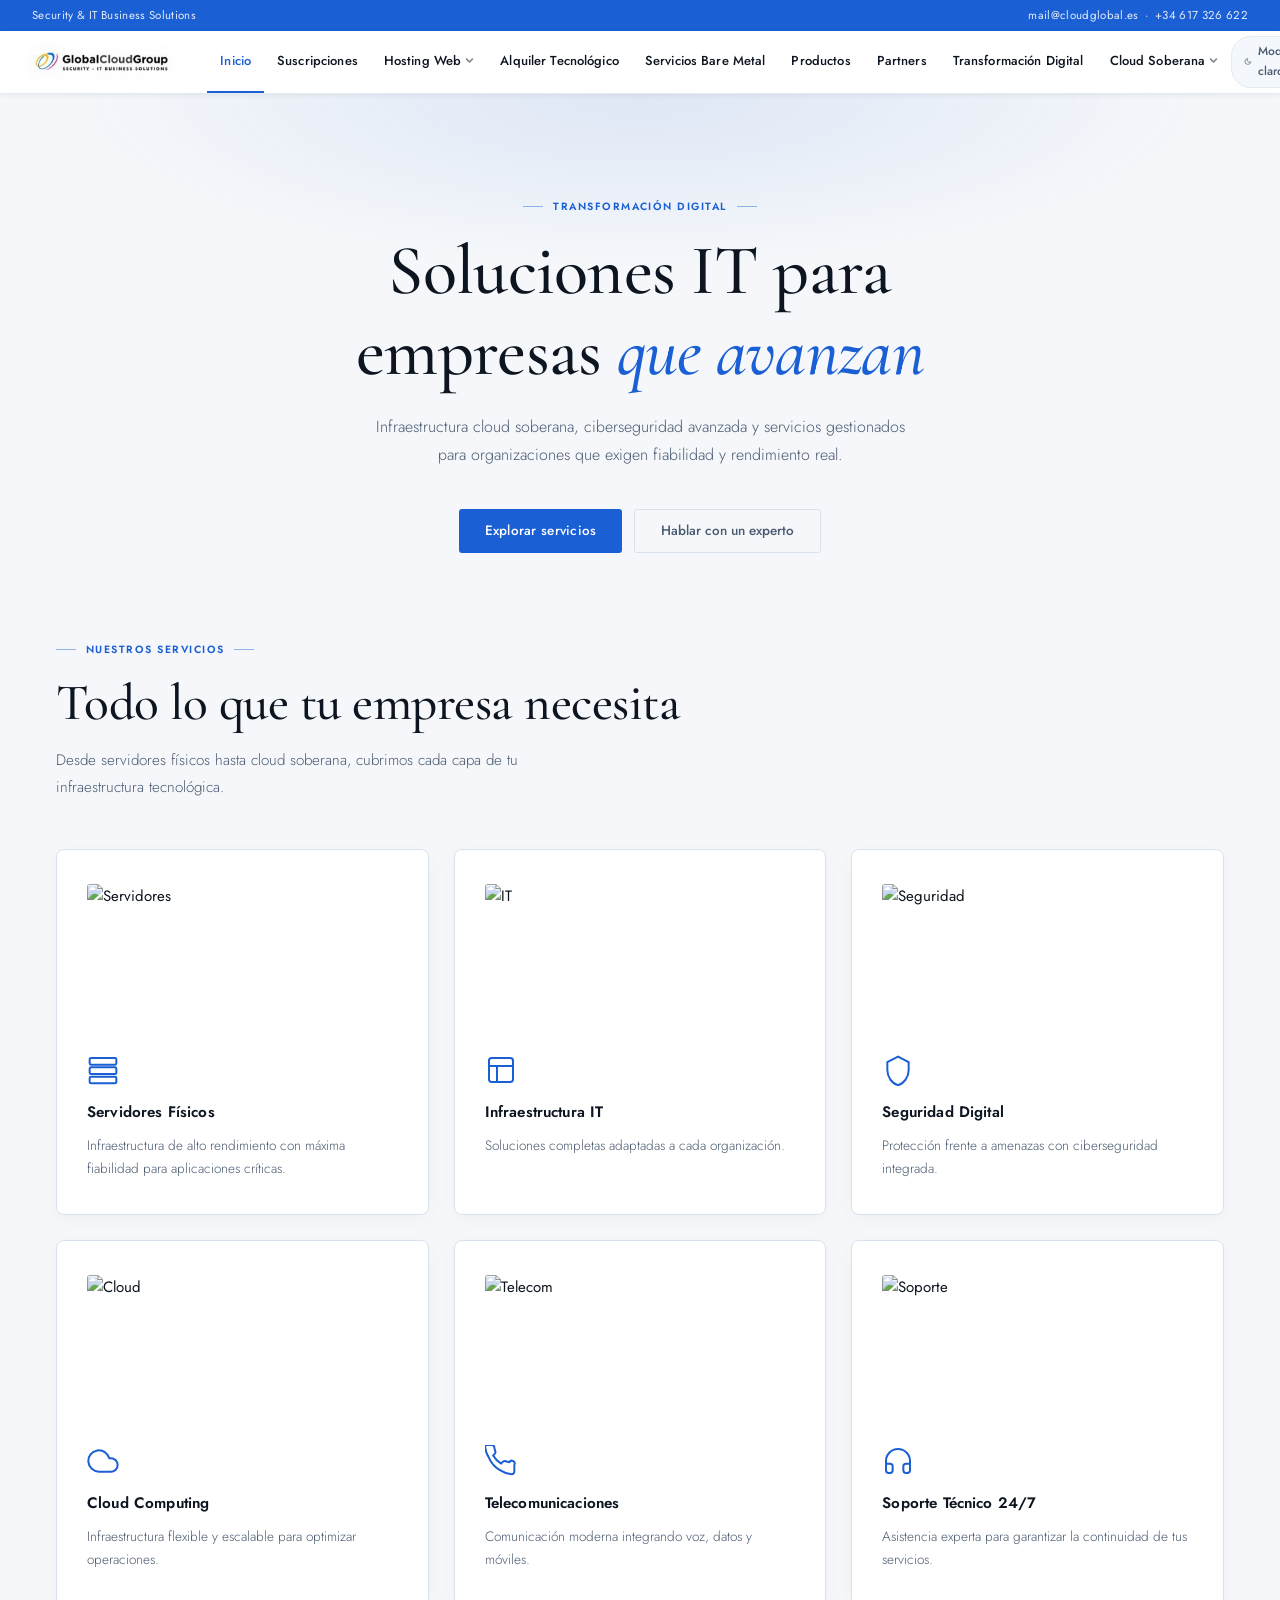
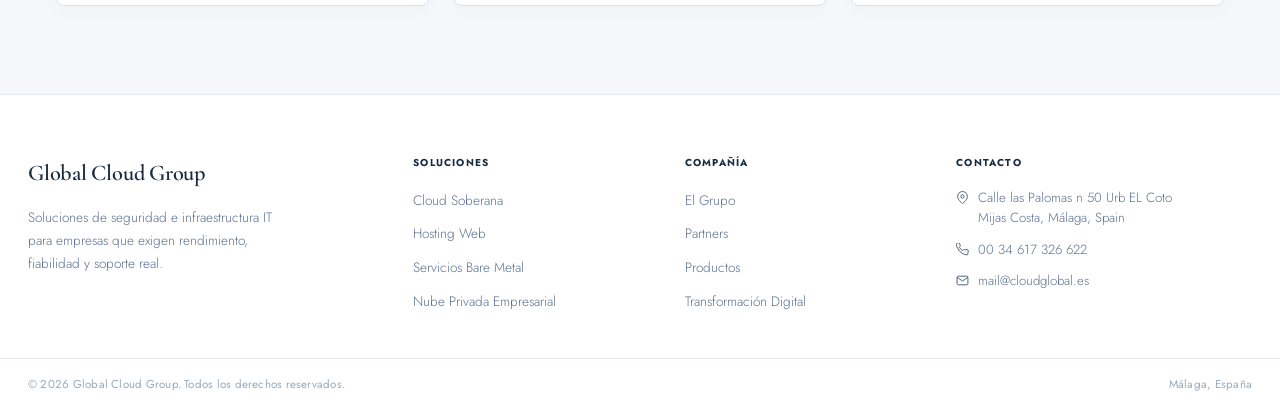
==== index.html @ dc615d00 "Cleanup duplicate pages, fix Spanish nav labels, and add SEO support (dynamic titles/meta)" ====
<!DOCTYPE html>
<html lang="es" data-theme="light">

<head>
  <meta charset="UTF-8" />
  <meta name="viewport" content="width=device-width, initial-scale=1.0" />
  <title>GlobalCloudGroup &ndash; Security &amp; IT Business Solutions</title>
  <link
    href="https://fonts.googleapis.com/css2?family=Cormorant+Garamond:ital,wght@0,400;0,500;0,600;1,400;1,500&family=Jost:wght@300;400;500;600&display=swap"
    rel="stylesheet" />
  <link rel="stylesheet" href="colores.css" />
  <link rel="stylesheet" href="styles.css" />
</head>

<body>
  <div class="topbar">
    <span data-i18n="topbarText">Security &amp; IT Business Solutions</span>
    <span><a href="mailto:mail@cloudglobal.es">mail@cloudglobal.es</a>&ensp;&middot;&ensp;<a
        href="tel:+34617326622">+34 617 326 622</a></span>
  </div>
  <nav>
    <div class="nav-wrap">
      <div class="logo" onclick="navigate('home')"><img
          src="logo.jpg"
          alt="GlobalCloudGroup" /></div>
      <div class="hamburger" onclick="toggleMobile()"><span></span><span></span><span></span></div>
      <ul class="nav-menu" id="navMenu" style="margin-left:auto">
        <li class="nav-item"><span class="nav-link" onclick="navigate('home')" data-page="home"><span data-i18n="navInicio">Inicio</span></span></li>
        <li class="nav-item"><span class="nav-link" onclick="navigate('suscripciones')" data-page="suscripciones"><span data-i18n="navSuscripciones">Suscripciones</span></span></li>
        <li class="nav-item" id="dropHosting">
          <span class="nav-link" onclick="toggleDrop('dropHosting')" data-page="hosting"><span data-i18n="navHosting">Hosting Web</span>
            <svg class="nav-chevron" viewBox="0 0 12 12">
              <polyline points="2,4 6,8 10,4" />
            </svg>
          </span>
          <div class="nav-dropdown">
            <a href="#" onclick="navigate('hosting');return false" data-i18n="dropHosting1">Hosting Web</a>
            <a href="#" onclick="navigate('planes');return false" data-i18n="dropHosting2">Planes de Hosting</a>
          </div>
        </li>
        <li class="nav-item"><span class="nav-link" onclick="navigate('alquiler-tec')" data-page="alquiler-tec"><span data-i18n="navAlquiler">Alquiler Tecnol&oacute;gico</span></span></li>
        <li class="nav-item"><span class="nav-link" onclick="navigate('bare-metal')" data-page="bare-metal"><span data-i18n="navBareMetal">Servicios Bare Metal</span></span></li>
        <li class="nav-item"><span class="nav-link" onclick="navigate('productos')" data-page="productos"><span data-i18n="navProductos">Productos</span></span></li>
        <li class="nav-item"><span class="nav-link" onclick="navigate('partners')" data-page="partners"><span data-i18n="navPartners">Partners</span></span></li>
        <li class="nav-item"><span class="nav-link" onclick="navigate('digital')" data-page="digital"><span data-i18n="navDigital">Digital Transformation</span></span></li>
        <li class="nav-item" id="dropCloud">
          <span class="nav-link" onclick="toggleDrop('dropCloud')" data-page="cloud"><span data-i18n="navCloud">Cloud Soberana</span>
            <svg class="nav-chevron" viewBox="0 0 12 12">
              <polyline points="2,4 6,8 10,4" />
            </svg>
          </span>
          <div class="nav-dropdown">
            <a href="#" onclick="navigate('cloud');return false" data-i18n="dropCloud1">Cloud</a>
            <a href="#" onclick="navigate('cloud-privada');return false" data-i18n="dropCloud2">Nube Privada Empresarial</a>
          </div>
        </li>
      </ul>
      <div class="nav-right">
        <div class="theme-pill" onclick="toggleTheme()">
          <svg viewBox="0 0 24 24" fill="none" stroke="currentColor" stroke-width="2" id="themeIcon">
            <path d="M21 12.79A9 9 0 1111.21 3 7 7 0 0021 12.79z" />
          </svg>
          <span id="themeLabel" data-i18n="modeLight">Modo claro</span>
        </div>
        <div class="lang-switcher">
          <span class="lang-btn active" onclick="setLang('es')">ES</span>
          <span class="lang-btn" onclick="setLang('en')">EN</span>
          <span class="lang-btn" onclick="setLang('fr')">FR</span>
        </div>
        <span class="btn-nav" id="btn-contact" style="cursor:pointer" onclick="navigate('contacto')" data-i18n="navContact">Contactar</span>
      </div>
    </div>
  </nav>
  <div class="page active" id="page-home">
    <section class="home-hero">
      <div class="home-hero-inner">
        <div class="eyebrow" data-i18n="heroEyebrow">Transformaci&oacute;n Digital</div>
        <h1 class="display-title" data-i18n="heroTitle">Soluciones IT para<br />empresas <em>que avanzan</em></h1>
        <p class="lead" data-i18n="heroDesc">Infraestructura cloud soberana, ciberseguridad avanzada y servicios gestionados para
          organizaciones que exigen fiabilidad y rendimiento real.</p>
        <div class="hero-btns">
          <span class="btn-primary" style="cursor:pointer" onclick="navigate('hosting')" data-i18n="heroBtn1">Explorar servicios</span>
          <span class="btn-outline" style="cursor:pointer" data-i18n="heroBtn2">Hablar con un experto</span>
        </div>
      </div>
    </section>
    <section class="home-services"><div class="section-wrap">
        <div class="eyebrow" data-i18n="servEyebrow">Nuestros servicios</div>
        <h2 class="display-title" data-i18n="servTitle">Todo lo que tu empresa necesita</h2>
        <p class="lead" data-i18n="servDesc">Desde servidores f&iacute;sicos hasta cloud soberana, cubrimos cada capa de tu infraestructura
          tecnol&oacute;gica.</p>
        <div class="card-grid cols-3">
          <div class="g-card animate"><img class="g-card-img"
              src="https://images.unsplash.com/photo-1629654297299-c8506221ca97?w=700&q=75" alt="Servidores" />
            <div class="g-card-icon"><svg viewBox="0 0 24 24" fill="none" stroke="currentColor" stroke-width="1.5">
                <rect x="2" y="3" width="20" height="5" rx="1" />
                <rect x="2" y="10" width="20" height="5" rx="1" />
                <rect x="2" y="17" width="20" height="5" rx="1" />
              </svg></div>
            <h3 data-i18n="serv1T">Servidores F&iacute;sicos</h3>
            <p data-i18n="serv1Desc">Infraestructura de alto rendimiento con m&aacute;xima fiabilidad para aplicaciones cr&iacute;ticas.</p>
          </div>
          <div class="g-card animate"><img class="g-card-img"
              src="https://images.unsplash.com/photo-1581091226825-a6a2a5aee158?w=700&q=75" alt="IT" />
            <div class="g-card-icon"><svg viewBox="0 0 24 24" fill="none" stroke="currentColor" stroke-width="1.5">
                <rect x="3" y="3" width="18" height="18" rx="2" />
                <path d="M3 9h18M9 21V9" />
              </svg></div>
            <h3 data-i18n="serv2T">Infraestructura IT</h3>
            <p data-i18n="serv2Desc">Soluciones completas adaptadas a cada organizaci&oacute;n.</p>
          </div>
          <div class="g-card animate"><img class="g-card-img"
              src="https://images.unsplash.com/photo-1518770660439-4636190af475?w=700&q=75" alt="Seguridad" />
            <div class="g-card-icon"><svg viewBox="0 0 24 24" fill="none" stroke="currentColor" stroke-width="1.5">
                <path d="M12 2L4 6v6c0 5.25 3.5 10.15 8 11.35C16.5 22.15 20 17.25 20 12V6l-8-4z" />
              </svg></div>
            <h3 data-i18n="serv3T">Seguridad Digital</h3>
            <p data-i18n="serv3Desc">Protecci&oacute;n frente a amenazas con ciberseguridad integrada.</p>
          </div>
          <div class="g-card animate"><img class="g-card-img"
              src="https://images.unsplash.com/photo-1544197150-b99a580bb7a8?w=700&q=75" alt="Cloud" />
            <div class="g-card-icon"><svg viewBox="0 0 24 24" fill="none" stroke="currentColor" stroke-width="1.5">
                <path d="M18 10h-1.26A8 8 0 109 20h9a5 5 0 000-10z" />
              </svg></div>
            <h3 data-i18n="serv4T">Cloud Computing</h3>
            <p data-i18n="serv4Desc">Infraestructura flexible y escalable para optimizar operaciones.</p>
          </div>
          <div class="g-card animate"><img class="g-card-img"
              src="https://images.unsplash.com/photo-1563986768609-322da13575f3?w=700&q=75" alt="Telecom" />
            <div class="g-card-icon"><svg viewBox="0 0 24 24" fill="none" stroke="currentColor" stroke-width="1.5">
                <path
                  d="M22 16.92v3a2 2 0 01-2.18 2 19.79 19.79 0 01-8.63-3.07A19.5 19.5 0 013.07 9.8 19.79 19.79 0 01.01 1.18 2 2 0 012 0h3a2 2 0 012 1.72 12.84 12.84 0 00.7 2.81 2 2 0 01-.45 2.11L6.09 7.91a16 16 0 006 6l1.27-1.27a2 2 0 012.11-.45 12.84 12.84 0 002.81.7A2 2 0 0122 14.92z" />
              </svg></div>
            <h3 data-i18n="serv5T">Telecomunicaciones</h3>
            <p data-i18n="serv5Desc">Comunicaci&oacute;n moderna integrando voz, datos y m&oacute;viles.</p>
          </div>
          <div class="g-card animate"><img class="g-card-img"
              src="https://images.unsplash.com/photo-1555949963-aa79dcee981c?w=700&q=75" alt="Soporte" />
            <div class="g-card-icon"><svg viewBox="0 0 24 24" fill="none" stroke="currentColor" stroke-width="1.5">
                <path d="M3 18v-6a9 9 0 0118 0v6" />
                <path
                  d="M21 19a2 2 0 01-2 2h-1a2 2 0 01-2-2v-3a2 2 0 012-2h3zM3 19a2 2 0 002 2h1a2 2 0 002-2v-3a2 2 0 00-2-2H3z" />
              </svg></div>
            <h3 data-i18n="serv6T">Soporte T&eacute;cnico 24/7</h3>
            <p data-i18n="serv6Desc">Asistencia experta para garantizar la continuidad de tus servicios.</p>
          </div>
        </div>
      </div>
    </section>
  </div>
  <div class="page" id="page-suscripciones">
    <div class="breadcrumb"><span class="bc-link" onclick="navigate('home')" data-i18n="bcInicio">Inicio</span><span class="bc-sep"> /
      </span><span class="bc-current" data-i18n="bcSuscripciones">Suscripciones</span></div>
    <div class="page-hero">
      <div class="eyebrow" data-i18n="subsEyebrow">Suscripciones</div>
      <h1 class="display-title" data-i18n="subsTitle">Suscripciones</h1>
      <p class="lead" style="margin:0 auto" data-i18n="subsDesc">Descubre nuestras soluciones y suscripciones</p>
    </div>
    <section style="padding:0 28px 96px">
      <div class="section-wrap">
        <div class="subs-grid">
          <div class="subs-card animate">
            <div class="subs-card-img"><img
                src="https://images.unsplash.com/photo-1451187580459-43490279c0fa?w=600&q=75" alt="Alojamiento" /></div>
            <div class="subs-card-body">
              <div class="subs-icon"><svg viewBox="0 0 24 24" fill="none" stroke="currentColor" stroke-width="1.8">
                  <rect x="2" y="3" width="20" height="5" rx="1" />
                  <rect x="2" y="10" width="20" height="5" rx="1" />
                  <line x1="2" y1="17" x2="8" y2="17" />
                </svg></div>
              <h3 data-i18n="subsCard1T">Planes de Alojamiento</h3>
              <p data-i18n="subsCard1Desc">Alojamiento web profesional para tu sitio</p><span class="btn-primary subs-btn"
                onclick="navigate('planes')" data-i18n="subsCard1Btn">Ver Planes de Alojamiento</span>
            </div>
          </div>
          <div class="subs-card animate">
            <div class="subs-card-img"><img
                src="https://images.unsplash.com/photo-1518770660439-4636190af475?w=600&q=75" alt="Alquiler" /></div>
            <div class="subs-card-body">
              <div class="subs-icon"><svg viewBox="0 0 24 24" fill="none" stroke="currentColor" stroke-width="1.8">
                  <rect x="2" y="3" width="20" height="14" rx="2" />
                  <path d="M8 21h8M12 17v4" />
                </svg></div>
              <h3 data-i18n="subsCard2T">Planes de Alquiler</h3>
              <p data-i18n="subsCard2Desc">Soluciones flexibles de alquiler tecnol&oacute;gico</p><span class="btn-primary subs-btn"
                onclick="navigate('alquiler')" data-i18n="subsCard2Btn">Ver Planes de Alquiler</span>
            </div>
          </div>
          <div class="subs-card animate">
            <div class="subs-card-img"><img
                src="https://media.istockphoto.com/id/2201630657/es/foto/aplicaciones-de-correo-electr%C3%B3nico-gmail-outlook-apple-mail.jpg?s=612x612&amp;w=0&amp;k=20&amp;c=gfwKn7qldlFYvPSKsx8xhiR77MIR9AN5u6bKxDmTIJk="
                alt="Correo" /></div>
            <div class="subs-card-body">
              <div class="subs-icon"><svg viewBox="0 0 24 24" fill="none" stroke="currentColor" stroke-width="1.8">
                  <path d="M4 4h16c1.1 0 2 .9 2 2v12c0 1.1-.9 2-2 2H4c-1.1 0-2-.9-2-2V6c0-1.1.9-2 2-2z" />
                  <polyline points="22,6 12,13 2,6" />
                </svg></div>
              <h3 data-i18n="subsCard3T">Soluciones de Correo Electr&oacute;nico Profesional</h3>
              <p data-i18n="subsCard3Desc">Protege tus comunicaciones con cifrado de extremo a extremo y protecci&oacute;n avanzada.</p><span
                class="btn-primary subs-btn" onclick="navigate('correo')" data-i18n="subsCard3Btn">Explorar Nuestras Soluciones Seguras</span>
            </div>
          </div>
          <div class="subs-card animate">
            <div class="subs-card-img"><img src="https://images.unsplash.com/photo-1551288049-bebda4e38f71?w=600&q=75"
                alt="DAAS" /></div>
            <div class="subs-card-body">
              <div class="subs-icon"><svg viewBox="0 0 24 24" fill="none" stroke="currentColor" stroke-width="1.8">
                  <rect x="2" y="3" width="13" height="10" rx="1" />
                  <rect x="11" y="11" width="11" height="10" rx="1" />
                  <path d="M2 17h9" />
                </svg></div>
              <h3 data-i18n="subsCard4T">Agente Digital como Servicio (DAAS)</h3>
              <p data-i18n="subsCard4Desc">Impulsa la transformaci&oacute;n digital de tu empresa</p><span class="btn-primary subs-btn"
                onclick="navigate('daas')" data-i18n="subsCard4Btn">Ver Servicios DAAS</span>
            </div>
          </div>
        </div>
      </div>
    </section>
  </div>
  <div class="page" id="page-alquiler-tec">
    <div class="breadcrumb"><span class="bc-link" onclick="navigate('home')" data-i18n="bcInicio">Inicio</span><span class="bc-sep"> /
      </span><span class="bc-current" data-i18n="bcAlquiler">Alquiler Tecnológico</span></div>
    <div class="page-hero">
      <div class="eyebrow" data-i18n="rentingEyebrow">Renting Tecnol&oacute;gico</div>
      <h1 class="display-title" data-i18n="rentingTitle">Alquiler Tecnol&oacute;gico</h1>
      <p class="lead" style="margin:0 auto">Transforme su empresa con soluciones flexibles de renting tecnol&oacute;gico
        que se adaptan a sus necesidades</p>
    </div>
    <section style="padding:0 28px 56px">
      <div class="section-wrap">
        <div class="card-grid cols-3">
          <div class="g-card animate">
            <div class="g-card-icon"><svg viewBox="0 0 24 24" fill="none" stroke="currentColor" stroke-width="1.5">
                <rect x="2" y="3" width="20" height="5" rx="1" />
                <rect x="2" y="10" width="20" height="5" rx="1" />
                <line x1="2" y1="17" x2="12" y2="17" />
              </svg></div>
            <h3 data-i18n="renting1T">Servidores Dedicados</h3>
            <p data-i18n="renting1Desc">Servidores dedicados de alto rendimiento con acceso root completo y configuraciones personalizadas.</p>
          </div>
          <div class="g-card animate">
            <div class="g-card-icon"><svg viewBox="0 0 24 24" fill="none" stroke="currentColor" stroke-width="1.5">
                <path d="M12 22s8-4 8-10V5l-8-3-8 3v7c0 6 8 10 8 10z" />
              </svg></div>
            <h3 data-i18n="renting2T">Seguridad Primero</h3>
            <p data-i18n="renting2Desc">Seguridad empresarial con protecci&oacute;n DDoS y actualizaciones regulares.</p>
          </div>
          <div class="g-card animate">
            <div class="g-card-icon"><svg viewBox="0 0 24 24" fill="none" stroke="currentColor" stroke-width="1.5">
                <circle cx="12" cy="12" r="10" />
                <polyline points="12 6 12 12 16 14" />
              </svg></div>
            <h3 data-i18n="renting3T">Soporte 24/7</h3>
            <p data-i18n="renting3Desc">Soporte t&eacute;cnico y monitoreo continuo para sus servidores alquilados.</p>
          </div>
        </div>
      </div>
    </section>
    <section style="padding:0 28px 72px">
      <div class="section-wrap">
        <h2 class="display-title" style="text-align:center;margin-bottom:40px" data-i18n="rentingBenefitsTitle">Beneficios para su Empresa</h2>
        <div class="card-grid" style="grid-template-columns:repeat(4,1fr)">
          <div class="g-card animate">
            <div class="g-card-icon"><svg viewBox="0 0 24 24" fill="none" stroke="currentColor" stroke-width="1.5">
                <line x1="12" y1="1" x2="12" y2="23" />
                <path d="M17 5H9.5a3.5 3.5 0 000 7h5a3.5 3.5 0 010 7H6" />
              </svg></div>
            <h3 data-i18n="rentingBen1T">Optimizaci&oacute;n de Costos</h3>
            <p data-i18n="rentingBen1Desc">Reduzca el gasto de capital y convierta los costos fijos en gastos operativos flexibles.</p>
          </div>
          <div class="g-card animate">
            <div class="g-card-icon"><svg viewBox="0 0 24 24" fill="none" stroke="currentColor" stroke-width="1.5">
                <polyline points="23 6 13.5 15.5 8.5 10.5 1 18" />
                <polyline points="17 6 23 6 23 12" />
              </svg></div>
            <h3 data-i18n="rentingBen2T">Escalabilidad</h3>
            <p data-i18n="rentingBen2Desc">Escale su infraestructura TI f&aacute;cilmente seg&uacute;n las necesidades de su negocio.</p>
          </div>
          <div class="g-card animate">
            <div class="g-card-icon"><svg viewBox="0 0 24 24" fill="none" stroke="currentColor" stroke-width="1.5">
                <path
                  d="M14.7 6.3a1 1 0 000 1.4l1.6 1.6a1 1 0 001.4 0l3.77-3.77a6 6 0 01-7.94 7.94l-6.91 6.91a2.12 2.12 0 01-3-3l6.91-6.91a6 6 0 017.94-7.94l-3.76 3.76z" />
              </svg></div>
            <h3 data-i18n="rentingBen3T">Mantenimiento sin Preocupaciones</h3>
            <p data-i18n="rentingBen3Desc">El mantenimiento y actualizaciones del hardware son gestionados por nuestro equipo experto.</p>
          </div>
          <div class="g-card animate">
            <div class="g-card-icon"><svg viewBox="0 0 24 24" fill="none" stroke="currentColor" stroke-width="1.5">
                <rect x="4" y="4" width="16" height="16" rx="2" />
                <rect x="9" y="9" width="6" height="6" />
                <line x1="9" y1="1" x2="9" y2="4" />
                <line x1="15" y1="1" x2="15" y2="4" />
                <line x1="9" y1="20" x2="9" y2="23" />
                <line x1="15" y1="20" x2="15" y2="23" />
                <line x1="20" y1="9" x2="23" y2="9" />
                <line x1="20" y1="14" x2="23" y2="14" />
                <line x1="1" y1="9" x2="4" y2="9" />
                <line x1="1" y1="14" x2="4" y2="14" />
              </svg></div>
            <h3 data-i18n="rentingBen4T">&Uacute;ltima Tecnolog&iacute;a</h3>
            <p data-i18n="rentingBen4Desc">Acceso siempre a la tecnolog&iacute;a m&aacute;s actual sin necesidad de grandes inversiones.</p>
          </div>
        </div>
      </div>
    </section>
    <div style="text-align:center;padding:0 28px 96px">
      <span onclick="navigate('alquiler')"
        style="cursor:pointer;display:inline-block;padding:11px 38px;background:#fff;color:#1a5fd4;border:2px solid #1a5fd4;border-radius:4px;font-size:14px;font-weight:600;letter-spacing:0.02em;box-sizing:border-box"
        onmouseover="this.style.background='#f4f7fb'" onmouseout="this.style.background='#fff'" data-i18n="rentingBtn">Comenzar</span>
    </div>
  </div>
  <div class="page" id="page-alquiler">
    <div class="breadcrumb"><span class="bc-link" onclick="navigate('home')" data-i18n="bcInicio">Inicio</span><span class="bc-sep"> /
      </span><span class="bc-link" onclick="navigate('suscripciones')" data-i18n="bcSuscripciones">Suscripciones</span><span class="bc-sep"> /
      </span><span class="bc-current" data-i18n="bcPlanes">Planes de Suscripción</span></div>
    <div class="page-hero">
      <div class="eyebrow" data-i18n="plansEyebrow">Planes de Suscripci&oacute;n</div>
      <h1 class="display-title" data-i18n="plansTitle">Planes de Suscripci&oacute;n</h1>
      <p class="lead" style="margin:0 auto">Elija el plan de suscripci&oacute;n perfecto para las necesidades de su
        empresa</p>
    </div>
    <section style="padding:0 0 96px">
      <div class="pricing-wrap">
        <div class="pricing-grid">
          <div class="price-card animate">
            <div class="price-plan-name" data-i18n="plan1Name">Suscripci&oacute;n B&aacute;sica</div>
            <div class="price-amount"><span class="price-cur">&euro;</span><span class="price-num">49.99</span><span
                class="price-period" data-i18n="planPeriod">/month</span></div>
            <ul class="price-features">
              <li><svg class="check-icon" viewBox="0 0 15 15" fill="none">
                  <circle cx="7.5" cy="7.5" r="7.5" fill="#1a5fd4" opacity="0.12" />
                  <path d="M4 7.5l2.5 2.5 4-4" stroke="#1a5fd4" stroke-width="1.6" stroke-linecap="round"
                    stroke-linejoin="round" />
                </svg><span data-i18n="plan1F1">Hardware Est&aacute;ndar</span></li>
              <li><svg class="check-icon" viewBox="0 0 15 15" fill="none">
                  <circle cx="7.5" cy="7.5" r="7.5" fill="#1a5fd4" opacity="0.12" />
                  <path d="M4 7.5l2.5 2.5 4-4" stroke="#1a5fd4" stroke-width="1.6" stroke-linecap="round"
                    stroke-linejoin="round" />
                </svg><span data-i18n="plan1F2">Soporte B&aacute;sico</span></li>
              <li><svg class="check-icon" viewBox="0 0 15 15" fill="none">
                  <circle cx="7.5" cy="7.5" r="7.5" fill="#1a5fd4" opacity="0.12" />
                  <path d="M4 7.5l2.5 2.5 4-4" stroke="#1a5fd4" stroke-width="1.6" stroke-linecap="round"
                    stroke-linejoin="round" />
                </svg><span data-i18n="plan1F3">Actualizaciones Mensuales</span></li>
            </ul>
            <a href="#" class="btn-plan btn-plan-outline" onclick="return false" data-i18n="planBtn">Suscribirse Ahora</a>
          </div>
          <div class="price-card featured">
            <div class="badge-popular" data-i18n="planPopular">M&aacute;s Popular</div>
            <div class="price-plan-name" data-i18n="plan2Name">Suscripci&oacute;n Profesional</div>
            <div class="price-amount"><span class="price-cur">&euro;</span><span class="price-num">99.99</span><span
                class="price-period">/month</span></div>
            <ul class="price-features">
              <li><svg class="check-icon" viewBox="0 0 15 15" fill="none">
                  <circle cx="7.5" cy="7.5" r="7.5" fill="rgba(255,255,255,0.2)" />
                  <path d="M4 7.5l2.5 2.5 4-4" stroke="white" stroke-width="1.6" stroke-linecap="round"
                    stroke-linejoin="round" />
                </svg><span data-i18n="plan2F1">Hardware Premium</span></li>
              <li><svg class="check-icon" viewBox="0 0 15 15" fill="none">
                  <circle cx="7.5" cy="7.5" r="7.5" fill="rgba(255,255,255,0.2)" />
                  <path d="M4 7.5l2.5 2.5 4-4" stroke="white" stroke-width="1.6" stroke-linecap="round"
                    stroke-linejoin="round" />
                </svg><span data-i18n="plan2F2">Soporte Prioritario</span></li>
              <li><svg class="check-icon" viewBox="0 0 15 15" fill="none">
                  <circle cx="7.5" cy="7.5" r="7.5" fill="rgba(255,255,255,0.2)" />
                  <path d="M4 7.5l2.5 2.5 4-4" stroke="white" stroke-width="1.6" stroke-linecap="round"
                    stroke-linejoin="round" />
                </svg><span data-i18n="plan2F3">Actualizaciones Semanales</span></li>
              <li><svg class="check-icon" viewBox="0 0 15 15" fill="none">
                  <circle cx="7.5" cy="7.5" r="7.5" fill="rgba(255,255,255,0.2)" />
                  <path d="M4 7.5l2.5 2.5 4-4" stroke="white" stroke-width="1.6" stroke-linecap="round"
                    stroke-linejoin="round" />
                </svg><span data-i18n="plan2F4">Garant&iacute;a de Reemplazo de Hardware</span></li>
            </ul>
            <a href="#" class="btn-plan btn-plan-white" onclick="return false" data-i18n="planBtn">Suscribirse Ahora</a>
          </div>
          <div class="price-card animate">
            <div class="price-plan-name" data-i18n="plan3Name">Suscripci&oacute;n Empresarial</div>
            <div class="price-amount"><span class="price-cur">&euro;</span><span class="price-num">199.99</span><span
                class="price-period">/month</span></div>
            <ul class="price-features">
              <li><svg class="check-icon" viewBox="0 0 15 15" fill="none">
                  <circle cx="7.5" cy="7.5" r="7.5" fill="#1a5fd4" opacity="0.12" />
                  <path d="M4 7.5l2.5 2.5 4-4" stroke="#1a5fd4" stroke-width="1.6" stroke-linecap="round"
                    stroke-linejoin="round" />
                </svg><span data-i18n="plan3F1">Soluciones de Hardware Personalizadas</span></li>
              <li><svg class="check-icon" viewBox="0 0 15 15" fill="none">
                  <circle cx="7.5" cy="7.5" r="7.5" fill="#1a5fd4" opacity="0.12" />
                  <path d="M4 7.5l2.5 2.5 4-4" stroke="#1a5fd4" stroke-width="1.6" stroke-linecap="round"
                    stroke-linejoin="round" />
                </svg><span data-i18n="plan3F2">Soporte Dedicado 24/7</span></li>
              <li><svg class="check-icon" viewBox="0 0 15 15" fill="none">
                  <circle cx="7.5" cy="7.5" r="7.5" fill="#1a5fd4" opacity="0.12" />
                  <path d="M4 7.5l2.5 2.5 4-4" stroke="#1a5fd4" stroke-width="1.6" stroke-linecap="round"
                    stroke-linejoin="round" />
                </svg><span data-i18n="plan3F3">Actualizaciones en Tiempo Real</span></li>
              <li><svg class="check-icon" viewBox="0 0 15 15" fill="none">
                  <circle cx="7.5" cy="7.5" r="7.5" fill="#1a5fd4" opacity="0.12" />
                  <path d="M4 7.5l2.5 2.5 4-4" stroke="#1a5fd4" stroke-width="1.6" stroke-linecap="round"
                    stroke-linejoin="round" />
                </svg><span data-i18n="plan3F4">Reemplazo de Hardware Prioritario</span></li>
              <li><svg class="check-icon" viewBox="0 0 15 15" fill="none">
                  <circle cx="7.5" cy="7.5" r="7.5" fill="#1a5fd4" opacity="0.12" />
                  <path d="M4 7.5l2.5 2.5 4-4" stroke="#1a5fd4" stroke-width="1.6" stroke-linecap="round"
                    stroke-linejoin="round" />
                </svg><span data-i18n="plan3F5">Soluciones de Integraci&oacute;n Personalizadas</span></li>
            </ul>
            <a href="#" class="btn-plan btn-plan-outline" onclick="return false" data-i18n="planBtn">Suscribirse Ahora</a>
          </div>
        </div>
        <div style="text-align:center;margin-top:36px">
          <span class="btn-outline" style="cursor:pointer" onclick="navigate('alquiler-tec')" data-i18n="bcAlquiler">&larr; Volver a Alquiler Tecnol&oacute;gico</span>
        </div>
      </div>
    </section>
    
  </div>
  
  <div class="page" id="page-daas">
    <div class="breadcrumb"><span class="bc-link" onclick="navigate('home')" data-i18n="bcInicio">Inicio</span><span class="bc-sep"> /
      </span><span class="bc-link" onclick="navigate('suscripciones')" data-i18n="bcSuscripciones">Suscripciones</span><span class="bc-sep"> /
      </span><span class="bc-current" data-i18n="bcDaas">DAAS</span></div>
    <div class="page-hero">
      <div class="eyebrow" data-i18n="daasEyebrow">Agente Digital como Servicio</div>
      <h1 class="display-title" data-i18n="daasTitle">Agente Digital como<br /><em>Servicio (DAAS)</em></h1>
      <p class="lead" style="margin:0 auto" data-i18n="daasDesc">Transforme su negocio con nuestras soluciones digitales</p>
      <div class="hero-btns" style="margin-top:32px">
        <span class="btn-primary" style="cursor:pointer" data-i18n="daasBtnStart">Get Started with DAAS</span>
        <span class="btn-outline" style="cursor:pointer" data-i18n="consultBtn">Programar una Consulta</span>
      </div>
    </div>
    <section style="padding:0 28px 64px">
      <div class="section-wrap">
        <div class="card-grid" style="grid-template-columns:repeat(4,1fr)">
          <div class="g-card animate">
            <div class="g-card-icon"><svg viewBox="0 0 24 24" fill="none" stroke="currentColor" stroke-width="1.5">
                <rect x="3" y="3" width="18" height="14" rx="2" />
                <path d="M8 21l4-4 4 4" />
              </svg></div>
            <h3 data-i18n="daas1T">Soluciones de IA</h3>
            <p data-i18n="daas1Desc">Aproveche la inteligencia artificial para operaciones m&aacute;s inteligentes.</p>
          </div>
          <div class="g-card animate">
            <div class="g-card-icon"><svg viewBox="0 0 24 24" fill="none" stroke="currentColor" stroke-width="1.5">
                <circle cx="12" cy="12" r="3" />
                <path d="M19.07 4.93a10 10 0 010 14.14M4.93 4.93a10 10 0 000 14.14" />
                <path d="M15.54 8.46a5 5 0 010 7.07M8.46 8.46a5 5 0 000 7.07" />
              </svg></div>
            <h3 data-i18n="daas2T">Automatizaci&oacute;n de Procesos</h3>
            <p data-i18n="daas2Desc">Automatice tareas y flujos de trabajo repetitivos.</p>
          </div>
          <div class="g-card animate">
            <div class="g-card-icon"><svg viewBox="0 0 24 24" fill="none" stroke="currentColor" stroke-width="1.5">
                <rect x="2" y="7" width="6" height="10" rx="1" />
                <rect x="9" y="3" width="6" height="18" rx="1" />
                <rect x="16" y="9" width="6" height="8" rx="1" />
              </svg></div>
            <h3 data-i18n="daas3T">Integraci&oacute;n de Sistemas</h3>
            <p data-i18n="daas3Desc">Conecte sin problemas sus sistemas empresariales.</p>
          </div>
          <div class="g-card animate">
            <div class="g-card-icon"><svg viewBox="0 0 24 24" fill="none" stroke="currentColor" stroke-width="1.5">
                <path d="M3 18v-6a9 9 0 0118 0v6" />
                <path
                  d="M21 19a2 2 0 01-2 2h-1a2 2 0 01-2-2v-3a2 2 0 012-2h3zM3 19a2 2 0 002 2h1a2 2 0 002-2v-3a2 2 0 00-2-2H3z" />
              </svg></div>
            <h3 data-i18n="daas4T">Soporte 24/7</h3>
            <p data-i18n="daas4Desc">Asistencia t&eacute;cnica las 24 horas.</p>
          </div>
        </div>
      </div>
    </section>
    <section style="padding:0 28px 96px">
      <div class="section-wrap">
        <h2 class="display-title" style="text-align:center;margin-bottom:10px" data-i18n="daasPlansTitle">Elija su Plan DAAS</h2>
        <p style="text-align:center;color:var(--text-2);font-size:.95rem;margin-bottom:44px" data-i18n="daasPlansDesc">Planes flexibles para
          empresas de todos los tama&ntilde;os</p>
        <div class="daas-grid">
          <div class="daas-card animate">
            <div class="daas-card-icon"><svg viewBox="0 0 24 24" fill="none" stroke="currentColor" stroke-width="1.5">
                <path d="M17 21v-2a4 4 0 00-4-4H5a4 4 0 00-4 4v2" />
                <circle cx="9" cy="7" r="4" />
                <path d="M23 21v-2a4 4 0 00-3-3.87M16 3.13a4 4 0 010 7.75" />
              </svg></div>
            <h4 data-i18n="daasPlan1">Starter</h4><span class="daas-range" data-i18n="daasPlan1Range">1-10 empleados</span>
            <div class="daas-price"><span class="daas-cur">&euro;</span>900<span class="daas-period" data-i18n="planPeriod">/mes</span></div><a
              href="#" class="btn-plan btn-plan-outline" style="margin-top:auto" onclick="return false" data-i18n="daasBtnStart">Comience con
              DAAS</a>
          </div>
          <div class="daas-card animate">
            <div class="daas-card-icon"><svg viewBox="0 0 24 24" fill="none" stroke="currentColor" stroke-width="1.5">
                <path d="M17 21v-2a4 4 0 00-4-4H5a4 4 0 00-4 4v2" />
                <circle cx="9" cy="7" r="4" />
                <path d="M23 21v-2a4 4 0 00-3-3.87M16 3.13a4 4 0 010 7.75" />
              </svg></div>
            <h4 data-i18n="daasPlan2">Profesional</h4><span class="daas-range" data-i18n="daasPlan2Range">11-30 empleados</span>
            <div class="daas-price"><span class="daas-cur">&euro;</span>1,900<span class="daas-period" data-i18n="planPeriod">/mes</span></div><a
              href="#" class="btn-plan btn-plan-outline" style="margin-top:auto" onclick="return false" data-i18n="daasBtnStart">Comience con
              DAAS</a>
          </div>
          <div class="daas-card animate">
            <div class="daas-card-icon"><svg viewBox="0 0 24 24" fill="none" stroke="currentColor" stroke-width="1.5">
                <path d="M17 21v-2a4 4 0 00-4-4H5a4 4 0 00-4 4v2" />
                <circle cx="9" cy="7" r="4" />
                <path d="M23 21v-2a4 4 0 00-3-3.87M16 3.13a4 4 0 010 7.75" />
              </svg></div>
            <h4 data-i18n="daasPlan3">Empresa</h4><span class="daas-range" data-i18n="daasPlan3Range">31-60 empleados</span>
            <div class="daas-price"><span class="daas-cur">&euro;</span>3,000<span class="daas-period" data-i18n="planPeriod">/mes</span></div><a
              href="#" class="btn-plan btn-plan-outline" style="margin-top:auto" onclick="return false" data-i18n="daasBtnStart">Comience con
              DAAS</a>
          </div>
          <div class="daas-card daas-card-corp">
            <div class="daas-card-icon"><svg viewBox="0 0 24 24" fill="none" stroke="currentColor" stroke-width="1.5">
                <path d="M22 11.08V12a10 10 0 11-5.93-9.14" />
                <polyline points="22 4 12 14.01 9 11.01" />
              </svg></div>
            <h4 data-i18n="daasPlan4">Corporativo</h4><span class="daas-range" data-i18n="daasPlan4Range">Soluciones personalizadas<br />para grandes
              organizaciones</span><a href="#" class="btn-plan"
              style="margin-top:auto;background:var(--accent);color:#fff;border:none;border-radius:3px;padding:11px;text-align:center;font-size:13px;font-weight:600"
              onclick="return false" data-i18n="contactSalesBtn">Contactar con Ventas</a>
          </div>
        </div>
        <div style="text-align:center;margin-top:36px">
          <span class="btn-outline" style="cursor:pointer" onclick="navigate('suscripciones')" data-i18n="backBtnSubs">&larr; Volver a
            Suscripciones</span>
        </div>
      </div>
    </section>
  </div>
  <div class="page" id="page-bare-metal">
    <div class="breadcrumb"><span class="bc-link" onclick="navigate('home')" data-i18n="bcInicio">Inicio</span><span class="bc-sep"> /
      </span><span class="bc-current" data-i18n="bcBareMetal">Bare Metal</span></div>
    <div class="page-hero">
      <div class="eyebrow" data-i18n="bareMetalEyebrow">Infraestructura</div>
      <h1 class="display-title" data-i18n="bareMetalTitle">Servidores Bare Metal</h1>
      <p class="lead" style="margin:0 auto" data-i18n="bareMetalDesc">Infraestructura de servidores f&iacute;sicos de alto rendimiento con
        m&aacute;xima fiabilidad para tus aplicaciones cr&iacute;ticas.</p>
    </div>
    <section style="padding:0 28px 96px">
      <div class="section-wrap">
        <h2 class="display-title" style="text-align:center;margin-bottom:40px;font-size:clamp(1.4rem,2.5vw,2rem)" data-i18n="bareMetalTitle">
          Servidores Bare Metal</h2>
        <div class="card-grid cols-3">
          <div class="g-card animate">
            <div class="g-card-icon"><svg viewBox="0 0 24 24" fill="none" stroke="currentColor" stroke-width="1.5">
                <rect x="2" y="3" width="20" height="5" rx="1" />
                <rect x="2" y="10" width="20" height="5" rx="1" />
                <line x1="2" y1="17" x2="12" y2="17" />
              </svg></div>
            <h3 data-i18n="bareMetal1T">Hardware Dedicado de Alto Rendimiento</h3>
            <p data-i18n="bareMetal1Desc">Servidores f&iacute;sicos dedicados con acceso root completo, dise&ntilde;ados espec&iacute;ficamente
              para satisfacer las necesidades de tu infraestructura.</p>
          </div>
          <div class="g-card animate">
            <div class="g-card-icon"><svg viewBox="0 0 24 24" fill="none" stroke="currentColor" stroke-width="1.5">
                <ellipse cx="12" cy="5" rx="9" ry="3" />
                <path d="M21 12c0 1.66-4 3-9 3s-9-1.34-9-3" />
                <path d="M3 5v14c0 1.66 4 3 9 3s9-1.34 9-3V5" />
              </svg></div>
            <h3 data-i18n="bareMetal2T">Almacenamiento Premium Seguro</h3>
            <p data-i18n="bareMetal2Desc">Discos SSD de &uacute;ltima generaci&oacute;n que ofrecen m&aacute;ximo rendimiento y redundancia total
              para proteger tus datos cr&iacute;ticos.</p>
          </div>
          <div class="g-card animate">
            <div class="g-card-icon"><svg viewBox="0 0 24 24" fill="none" stroke="currentColor" stroke-width="1.5">
                <rect x="9" y="2" width="6" height="6" rx="1" />
                <rect x="9" y="16" width="6" height="6" rx="1" />
                <rect x="2" y="9" width="6" height="6" rx="1" />
                <rect x="16" y="9" width="6" height="6" rx="1" />
                <line x1="15" y1="5" x2="16" y2="5" />
                <line x1="15" y1="19" x2="16" y2="19" />
                <path d="M9 5H8M9 19H8M5 9v1M5 15v-1M19 9v1M19 15v-1" />
              </svg></div>
            <h3 data-i18n="bareMetal3T">Conectividad de Red Segura</h3>
            <p data-i18n="bareMetal3Desc">Conexi&oacute;n de red redundante de alta velocidad con protecci&oacute;n DDoS integrada y ancho de banda
              garantizado.</p>
          </div>
        </div>
      </div>
    </section>
    
  </div>
  <div class="page" id="page-productos">
    <div class="breadcrumb"><span class="bc-link" onclick="navigate('home')" data-i18n="bcInicio">Inicio</span><span class="bc-sep"> /
      </span><span class="bc-current" data-i18n="bcProductos">Productos</span></div>
    <div class="page-hero">
      <div class="eyebrow" data-i18n="prodEyebrow">Cat&aacute;logo</div>
      <h1 class="display-title" data-i18n="prodTitle">Nuestros Productos</h1>
      <p class="lead" style="margin:0 auto" data-i18n="prodDesc">Soluciones completas para sus necesidades de infraestructura TI</p>
    </div>
    <section style="padding:0 28px 96px">
      <div class="section-wrap">
      <!-- Productos rediseñados -->
      

      <div class="prod-grid">

        <!-- â•â•â• MODIFICADO: Tarjeta Infraestructura con navegación â•â•â• -->
        <div class="prod-card animate" onclick="navigate('infraestructura')" style="cursor:pointer">
          <div class="prod-tag" data-i18n="prodTagHardware">Hardware</div>
          <div class="prod-icon">
            <svg viewBox="0 0 24 24" fill="none" stroke="currentColor" stroke-width="1.5"><path d="M21 16V8a2 2 0 00-1-1.73l-7-4a2 2 0 00-2 0l-7 4A2 2 0 003 8v8a2 2 0 001 1.73l7 4a2 2 0 002 0l7-4A2 2 0 0021 16z"/></svg>
          </div>
          <h3 data-i18n="prod1T">Infraestructura</h3>
          <p data-i18n="prod1Desc">Soluciones completas de servidores y redes para empresas que exigen máximo rendimiento.</p>
        </div>

        <!-- â•â•â• MODIFICADO: Tarjeta Seguridad con navegación â•â•â• -->
        <div class="prod-card animate" onclick="navigate('seguridad')" style="cursor:pointer">
          <div class="prod-tag" data-i18n="prodTagProtection">Protección</div>
          <div class="prod-icon">
            <svg viewBox="0 0 24 24" fill="none" stroke="currentColor" stroke-width="1.5"><path d="M12 22s8-4 8-10V5l-8-3-8 3v7c0 6 8 10 8 10z"/></svg>
          </div>
          <h3 data-i18n="prod2T">Seguridad</h3>
          <p data-i18n="prod2Desc">Productos y servicios integrales de seguridad para proteger tu infraestructura digital.</p>
        </div>

        <!-- â•â•â• MODIFICADO: Tarjeta Soporte con navegación â•â•â• -->
        <div class="prod-card animate" onclick="navigate('soporte')" style="cursor:pointer">
          <div class="prod-tag" data-i18n="prodTagSupport">Soporte</div>
          <div class="prod-icon">
            <svg viewBox="0 0 24 24" fill="none" stroke="currentColor" stroke-width="1.5"><path d="M3 18v-6a9 9 0 0118 0v6"/><path d="M21 19a2 2 0 01-2 2h-1a2 2 0 01-2-2v-3a2 2 0 012-2h3zM3 19a2 2 0 002 2h1a2 2 0 002-2v-3a2 2 0 00-2-2H3z"/></svg>
          </div>
          <h3 data-i18n="prod3T">Soporte 24/7</h3>
          <p data-i18n="prod3Desc">Servicio técnico y mantenimiento continuo para asegurar que sus sistemas funcionen de manera óptima.</p>
        </div>

        <!-- â•â•â• MODIFICADO: Tarjeta Telecomunicaciones con navegación â•â•â• -->
        <div class="prod-card animate" onclick="navigate('telecomunicaciones')" style="cursor:pointer">
          <div class="prod-tag" data-i18n="navTelecom">Telecomunicaciones</div>
          <div class="prod-icon">
            <svg viewBox="0 0 24 24" fill="none" stroke="currentColor" stroke-width="1.5"><path d="M4 6h16M4 10h16M4 14h16M4 18h16"/></svg>
          </div>
          <h3 data-i18n="prod4T">Telecomunicaciones</h3>
          <p data-i18n="prod4Desc">Infraestructura y servicios de telecomunicaciones empresariales adaptados a cada organización.</p>
        </div>

        <!-- â•â•â• MODIFICADO: Tarjeta Correo con navegación â•â•â• -->
        <div class="prod-card animate" onclick="navigate('correo')" style="cursor:pointer">
          <div class="prod-tag" data-i18n="prodTagEmail">Email</div>
          <div class="prod-icon">
            <svg viewBox="0 0 24 24" fill="none" stroke="currentColor" stroke-width="1.5"><rect x="2" y="4" width="20" height="16" rx="2"/><path d="M2 7l10 7 10-7"/></svg>
          </div>
          <h3 data-i18n="prod5T">Cuentas de Correo Activanet</h3>
          <p data-i18n="prod5Desc">Soluciones profesionales de correo electrónico para empresas</p>
        </div>

        <!-- â•â•â• MODIFICADO: Tarjeta Líneas Móviles con navegación â•â•â• -->
        <div class="prod-card animate" onclick="navigate('moviles')" style="cursor:pointer">
          <div class="prod-tag" data-i18n="prodTagMobile">Telefonía</div>
          <div class="prod-icon">
            <svg viewBox="0 0 24 24" fill="none" stroke="currentColor" stroke-width="1.5"><path d="M22 16.92v3a2 2 0 01-2.18 2 19.79 19.79 0 01-8.63-3.07A19.5 19.5 0 013.07 9.81 19.79 19.79 0 01.07 1.18 2 2 0 012.03 0h3a2 2 0 012 1.72c.127.96.361 1.903.7 2.81a2 2 0 01-.45 2.11L6.09 7.91a16 16 0 006 6l1.27-1.27a2 2 0 012.11-.45c.907.339 1.85.573 2.81.7A2 2 0 0122 16.92z"/></svg>
          </div>
          <h3 data-i18n="prod6T">Líneas Móviles</h3>
          <p data-i18n="prod6Desc">Planes móviles corporativos y soluciones de gestión de dispositivos.</p>
        </div>

      </div>
</div>
    </section>

    <!-- Agentes Virtuales con IA -->
    <section style="padding:0 28px 72px">
      <div class="section-wrap">
        <div
          style="display:flex;align-items:flex-start;gap:12px;background:var(--surface);border:1px solid var(--accent);border-radius:var(--radius-lg);padding:16px 20px;margin-bottom:48px">
          <div style="color:var(--accent);flex-shrink:0;margin-top:2px"><svg width="20" height="20" viewBox="0 0 24 24"
              fill="none" stroke="currentColor" stroke-width="1.8">
              <rect x="3" y="3" width="18" height="14" rx="2" />
              <path d="M8 21l4-4 4 4" />
              <path d="M9 9h.01M12 9h.01M15 9h.01" />
            </svg></div>
          <div>
            <p style="font-size:.9rem;font-weight:600;color:var(--accent);margin-bottom:4px" data-i18n="prodAIBannerT">Descubre Nuestros Agentes
              Virtuales con IA</p>
            <p style="font-size:.83rem;color:var(--text-2);font-weight:300;line-height:1.6" data-i18n="prodAIBannerD">Optimiza la atenci&oacute;n
              al cliente con asistentes virtuales disponibles 24/7. Respuestas inteligentes y personalizadas basadas en
              IA para una mejor experiencia del usuario.</p>
          </div>
        </div>
        <h2 class="display-title" style="text-align:center;margin-bottom:40px;font-size:clamp(1.4rem,2.5vw,2rem)" data-i18n="prodAITitle">
          Agentes Virtuales con IA</h2>
        <div class="card-grid cols-3">
          <div class="g-card animate">
            <div class="g-card-icon"><svg viewBox="0 0 24 24" fill="none" stroke="currentColor" stroke-width="1.5">
                <rect x="3" y="3" width="18" height="14" rx="2" />
                <path d="M8 21l4-4 4 4" />
                <path d="M9 8h.01M12 8h.01M15 8h.01" />
              </svg></div>
            <h3 data-i18n="prodAI1T">Asistente Virtual 24/7</h3>
            <p data-i18n="prodAI1Desc">Atenci&oacute;n al cliente automatizada e inteligente disponible todo el d&iacute;a.</p>
          </div>
          <div class="g-card animate">
            <div class="g-card-icon"><svg viewBox="0 0 24 24" fill="none" stroke="currentColor" stroke-width="1.5">
                <path d="M21 15a2 2 0 01-2 2H7l-4 4V5a2 2 0 012-2h14a2 2 0 012 2z" />
              </svg></div>
            <h3 data-i18n="prodAI2T">Respuestas Inteligentes</h3>
            <p data-i18n="prodAI2Desc">Respuestas personalizadas basadas en el contexto y el historial de interacciones.</p>
          </div>
          <div class="g-card animate">
            <div class="g-card-icon"><svg viewBox="0 0 24 24" fill="none" stroke="currentColor" stroke-width="1.5">
                <rect x="4" y="4" width="16" height="16" rx="2" />
                <rect x="9" y="9" width="6" height="6" />
                <line x1="9" y1="1" x2="9" y2="4" />
                <line x1="15" y1="1" x2="15" y2="4" />
                <line x1="9" y1="20" x2="9" y2="23" />
                <line x1="15" y1="20" x2="15" y2="23" />
                <line x1="20" y1="9" x2="23" y2="9" />
                <line x1="20" y1="14" x2="23" y2="14" />
                <line x1="1" y1="9" x2="4" y2="9" />
                <line x1="1" y1="14" x2="4" y2="14" />
              </svg></div>
            <h3 data-i18n="prodAI3T">Automatizaci&oacute;n Avanzada</h3>
            <p data-i18n="prodAI3Desc">Gesti&oacute;n automatizada de tareas y procesos empresariales comunes.</p>
          </div>
        </div>
      </div>
    </section>

    <!-- Servidores Bare Metal (en productos) -->
    <section style="padding:0 28px 96px">
      <div class="section-wrap">
        <h2 class="display-title" style="text-align:center;margin-bottom:40px;font-size:clamp(1.4rem,2.5vw,2rem)" data-i18n="bareMetalTitle">
          Servidores Bare Metal</h2>
        <div class="card-grid cols-3">
          <div class="g-card animate">
            <div class="g-card-icon"><svg viewBox="0 0 24 24" fill="none" stroke="currentColor" stroke-width="1.5">
                <rect x="2" y="3" width="20" height="5" rx="1" />
                <rect x="2" y="10" width="20" height="5" rx="1" />
                <line x1="2" y1="17" x2="12" y2="17" />
              </svg></div>
            <h3 data-i18n="bareMetal1T">Hardware Dedicado de Alto Rendimiento</h3>
            <p data-i18n="bareMetal1Desc">Servidores f&iacute;sicos dedicados con acceso root completo, dise&ntilde;ados espec&iacute;ficamente
              para satisfacer las necesidades de tu infraestructura.</p>
          </div>
          <div class="g-card animate">
            <div class="g-card-icon"><svg viewBox="0 0 24 24" fill="none" stroke="currentColor" stroke-width="1.5">
                <ellipse cx="12" cy="5" rx="9" ry="3" />
                <path d="M21 12c0 1.66-4 3-9 3s-9-1.34-9-3" />
                <path d="M3 5v14c0 1.66 4 3 9 3s9-1.34 9-3V5" />
              </svg></div>
            <h3 data-i18n="bareMetal2T">Almacenamiento Premium Seguro</h3>
            <p data-i18n="bareMetal2Desc">Discos SSD de &uacute;ltima generaci&oacute;n que ofrecen m&aacute;ximo rendimiento y redundancia total
              para proteger tus datos cr&iacute;ticos.</p>
          </div>
          <div class="g-card animate">
            <div class="g-card-icon"><svg viewBox="0 0 24 24" fill="none" stroke="currentColor" stroke-width="1.5">
                <rect x="9" y="2" width="6" height="6" rx="1" />
                <rect x="9" y="16" width="6" height="6" rx="1" />
                <rect x="2" y="9" width="6" height="6" rx="1" />
                <rect x="16" y="9" width="6" height="6" rx="1" />
                <line x1="15" y1="5" x2="16" y2="5" />
                <line x1="15" y1="19" x2="16" y2="19" />
              </svg></div>
            <h3 data-i18n="bareMetal3T">Conectividad de Red Segura</h3>
            <p data-i18n="bareMetal3Desc">Conexi&oacute;n de red redundante de alta velocidad con protecci&oacute;n DDoS integrada y ancho de banda
              garantizado.</p>
          </div>
        </div>
      </div>
    </section>

    
  </div>
  <div class="page" id="page-partners">
    <div class="breadcrumb"><span class="bc-link" onclick="navigate('home')" data-i18n="bcInicio">Inicio</span><span class="bc-sep"> /
      </span><span class="bc-current" data-i18n="bcPartners">Partners</span></div>
    <div class="page-hero">
      <div class="eyebrow" data-i18n="partEyebrow">Colaboraciones</div>
      <h1 class="display-title" data-i18n="partTitle">Nuestros Socios Estrat&eacute;gicos</h1>
      <p class="lead" style="margin:0 auto">Colaboramos con empresas innovadoras para ofrecer soluciones
        tecnol&oacute;gicas de vanguardia y ampliar nuestro alcance global.</p>
    </div>
    <section style="padding:0 28px 64px">
      <div class="section-wrap">
        <div class="card-grid cols-3">
          <div class="g-card animate">
            <div class="g-card-icon"><svg viewBox="0 0 24 24" fill="none" stroke="currentColor" stroke-width="1.5">
                <path d="M17 21v-2a4 4 0 00-4-4H5a4 4 0 00-4 4v2" />
                <circle cx="9" cy="7" r="4" />
                <path d="M23 21v-2a4 4 0 00-3-3.87M16 3.13a4 4 0 010 7.75" />
              </svg></div>
            <h3 data-i18n="partners1T">Distribuidores Certificados</h3>
            <p data-i18n="partners1D">Nuestros socios distribuidores son cuidadosamente seleccionados para proporcionar soluciones
              tecnol&oacute;gicas personalizadas y soporte experto a nuestros clientes.</p>
          </div>
          <div class="g-card animate">
            <div class="g-card-icon"><svg viewBox="0 0 24 24" fill="none" stroke="currentColor" stroke-width="1.5">
                <path
                  d="M20.84 4.61a5.5 5.5 0 00-7.78 0L12 5.67l-1.06-1.06a5.5 5.5 0 00-7.78 7.78l1.06 1.06L12 21.23l7.78-7.78 1.06-1.06a5.5 5.5 0 000-7.78z" />
              </svg></div>
            <h3 data-i18n="partners2T">Socios Tecnol&oacute;gicos</h3>
            <p data-i18n="partners2D">Desarrollamos colaboraciones estrat&eacute;gicas con l&iacute;deres tecnol&oacute;gicos para integrar las
              &uacute;ltimas innovaciones en nuestros servicios.</p>
          </div>
          <div class="g-card animate">
            <div class="g-card-icon"><svg viewBox="0 0 24 24" fill="none" stroke="currentColor" stroke-width="1.5">
                <circle cx="12" cy="12" r="10" />
                <line x1="2" y1="12" x2="22" y2="12" />
                <path d="M12 2a15.3 15.3 0 014 10 15.3 15.3 0 01-4 10 15.3 15.3 0 01-4-10 15.3 15.3 0 014-10z" />
              </svg></div>
            <h3 data-i18n="partners3T">Red Global</h3>
            <p data-i18n="partners3D">Nuestra red internacional de socios nos permite extender nuestras capacidades y proporcionar soluciones
              localizadas adaptadas a cada mercado.</p>
          </div>
        </div>
        <div style="text-align:center;margin-top:52px">
          <span
            style="cursor:pointer;display:inline-block;padding:11px 32px;background:var(--surface2);border:1px solid var(--border);color:var(--text);border-radius:var(--radius);font-size:13.5px;font-weight:500;transition:border-color .2s,color .2s"
            onclick="navigate('contacto')"
            onmouseover="this.style.borderColor='var(--accent)';this.style.color='var(--accent)'"
            onmouseout="this.style.borderColor='';this.style.color=''" data-i18n="partBtn">Conv&iacute;ertase en Socio</span>
        </div>
      </div>
    </section>
    
  </div>
  <div class="page" id="page-contacto">
    <div class="breadcrumb"><span class="bc-link" onclick="navigate('home')" data-i18n="bcInicio">Inicio</span><span class="bc-sep"> /
      </span><span class="bc-current" data-i18n="bcContacto">Contacto</span></div>
    <div class="page-hero">
      <div class="eyebrow" data-i18n="contEyebrow">Contacto</div>
      <h1 class="display-title" data-i18n="contTitle">Cont&aacute;ctanos</h1>
      <p class="lead" style="margin:0 auto" data-i18n="contDesc">Ponte en contacto con nuestro equipo para cualquier consulta</p>
    </div>
    <section style="padding:0 28px 96px">
      <div class="section-wrap">
        <div class="contact-layout">

          <!-- Info -->
          <div class="contact-info-box">
            <h3 style="font-size:1.1rem;font-weight:600;color:var(--accent);margin-bottom:28px">Informaci&oacute;n de
              Contacto</h3>
            <div class="contact-info-item">
              <div class="contact-info-icon"><svg viewBox="0 0 24 24" fill="none" stroke="currentColor"
                  stroke-width="1.8">
                  <path d="M21 10c0 7-9 13-9 13s-9-6-9-13a9 9 0 0118 0z" />
                  <circle cx="12" cy="10" r="3" />
                </svg></div>
              <div>
                <p style="font-size:.85rem;font-weight:600;color:var(--text);margin-bottom:3px" data-i18n="contAddrT">Direcci&oacute;n</p>
                <p style="font-size:.85rem;color:var(--text-2);font-weight:300">Calle las Palomas n 50 Urb EL Coto Mijas
                  Costa M&aacute;laga Spain</p>
              </div>
            </div>
            <div class="contact-info-item">
              <div class="contact-info-icon"><svg viewBox="0 0 24 24" fill="none" stroke="currentColor"
                  stroke-width="1.8">
                  <path
                    d="M22 16.92v3a2 2 0 01-2.18 2 19.79 19.79 0 01-8.63-3.07A19.5 19.5 0 013.07 9.8 19.79 19.79 0 01.01 1.18 2 2 0 012 0h3a2 2 0 012 1.72c.127.96.361 1.903.7 2.81a2 2 0 01-.45 2.11L6.09 7.91a16 16 0 006 6l1.27-1.27a2 2 0 012.11-.45c.907.339 1.85.573 2.81.7A2 2 0 0122 16.92z" />
                </svg></div>
              <div>
                <p style="font-size:.85rem;font-weight:600;color:var(--text);margin-bottom:3px" data-i18n="contPhoneT">Tel&eacute;fono de
                  Contacto</p>
                <p style="font-size:.85rem;color:var(--text-2);font-weight:300">00 34 617 326 622</p>
              </div>
            </div>
            <div style="margin-top:24px">
               <a href="#" style="font-size:.85rem;color:var(--accent);font-weight:500" data-i18n="contFormLink">Formulario de Contacto</a>
            </div>
          </div>

          <!-- Form -->
          <div class="contact-form-box">
            <h3 style="font-size:1.1rem;font-weight:600;color:var(--accent);margin-bottom:28px;text-align:center" data-i18n="contFormTitle">
              Formulario de contacto</h3>
            <div class="form-group">
              <label class="form-label" data-i18n="contNameLabel">Nombre</label>
              <div class="form-input-wrap">
                <svg viewBox="0 0 24 24" fill="none" stroke="currentColor" stroke-width="1.5">
                  <path d="M20 21v-2a4 4 0 00-4-4H8a4 4 0 00-4 4v2" />
                  <circle cx="12" cy="7" r="4" />
                </svg>
                <input type="text" placeholder="Nombre" class="form-input" data-i18n-placeholder="contNamePlaceholder" />
              </div>
            </div>
            <div class="form-group">
              <label class="form-label" data-i18n="contEmailLabel">Correo electr&oacute;nico</label>
              <div class="form-input-wrap">
                <svg viewBox="0 0 24 24" fill="none" stroke="currentColor" stroke-width="1.5">
                  <path d="M4 4h16c1.1 0 2 .9 2 2v12c0 1.1-.9 2-2 2H4c-1.1 0-2-.9-2-2V6c0-1.1.9-2 2-2z" />
                  <polyline points="22,6 12,13 2,6" />
                </svg>
                <input type="email" placeholder="Correo electrónico" class="form-input" data-i18n-placeholder="contEmailPlaceholder" />
              </div>
            </div>
            <div class="form-group">
              <label class="form-label" data-i18n="contMsgLabel">Mensaje</label>
              <textarea placeholder="Mensaje" class="form-textarea" data-i18n-placeholder="contMsgPlaceholder"></textarea>
            </div>
            <button class="form-submit" data-i18n="contSubmitBtn">
              <svg viewBox="0 0 24 24" fill="none" stroke="currentColor" stroke-width="2" width="16" height="16">
                <line x1="22" y1="2" x2="11" y2="13" />
                <polygon points="22 2 15 22 11 13 2 9 22 2" />
              </svg>
              Enviar Mensaje
            </button>
          </div>

        </div>
      </div>
    </section>
    
  </div>
  <div class="page" id="page-digital">
    <div class="breadcrumb"><span class="bc-link" onclick="navigate('home')" data-i18n="bcInicio">Inicio</span><span class="bc-sep"> /
      </span><span class="bc-current" data-i18n="bcDigital">Digital Transformation</span></div>
    <div class="page-hero">
      <div class="eyebrow" data-i18n="dtEyebrow">Innovaci&oacute;n</div>
      <h1 class="display-title" data-i18n="dtTitle">Digital <em>Transformation</em></h1>
      <p class="lead" style="margin:0 auto" data-i18n="dtDesc">Accelerate your business growth with our comprehensive digital
        transformation solutions</p>
    </div>

    <!-- Why Choose + Image -->
    <section style="padding:0 28px 72px">
      <div class="section-wrap">
        <div class="dt-split">
          <div class="dt-img">
            <img src="https://images.unsplash.com/photo-1518770660439-4636190af475?w=800&q=80"
              alt="Digital Transformation" />
          </div>
          <div class="dt-text">
            <h2
              style="font-family:var(--font-display);font-size:clamp(1.5rem,3vw,2.2rem);font-weight:500;margin-bottom:18px" data-i18n="dtWhyTitle">
              Why Choose Our Services?</h2>
            <p style="font-size:.9rem;color:var(--text-2);line-height:1.75;font-weight:300;margin-bottom:28px" data-i18n="dtWhyDesc">We help
              organizations navigate their digital journey with tailored solutions that drive innovation, efficiency,
              and growth. Our expert team combines industry knowledge with cutting-edge technology to deliver
              transformative results.</p>
            <span class="btn-primary" style="cursor:pointer;font-size:13.5px;padding:11px 26px"
              onclick="navigate('contacto')" data-i18n="dtScheduleBtn">Schedule a Consultation</span>
          </div>
        </div>
      </div>
    </section>

    <!-- 4 feature cards -->
    <section style="padding:0 28px 72px">
      <div class="section-wrap">
        <div class="card-grid" style="grid-template-columns:repeat(4,1fr)">
          <div class="g-card animate">
            <div class="g-card-icon"><svg viewBox="0 0 24 24" fill="none" stroke="currentColor" stroke-width="1.5">
                <rect x="3" y="3" width="18" height="14" rx="2" />
                <path d="M8 21l4-4 4 4" />
                <path d="M9 8h.01M12 8h.01M15 8h.01" />
              </svg></div>
            <h3 data-i18n="dt1T">Process Automation</h3>
            <p data-i18n="dt1Desc">Streamline operations with intelligent automation solutions</p>
          </div>
          <div class="g-card animate">
            <div class="g-card-icon"><svg viewBox="0 0 24 24" fill="none" stroke="currentColor" stroke-width="1.5">
                <path d="M14 2H6a2 2 0 00-2 2v16a2 2 0 002 2h12a2 2 0 002-2V8z" />
                <polyline points="14 2 14 8 20 8" />
                <line x1="16" y1="13" x2="8" y2="13" />
                <line x1="16" y1="17" x2="8" y2="17" />
                <polyline points="10 9 9 9 8 9" />
              </svg></div>
            <h3 data-i18n="dt2T">Digital Strategy</h3>
            <p data-i18n="dt2Desc">Develop a comprehensive roadmap for digital success</p>
          </div>
          <div class="g-card animate">
            <div class="g-card-icon"><svg viewBox="0 0 24 24" fill="none" stroke="currentColor" stroke-width="1.5">
                <path d="M10 13a5 5 0 007.54.54l3-3a5 5 0 00-7.07-7.07l-1.72 1.71" />
                <path d="M14 11a5 5 0 00-7.54-.54l-3 3a5 5 0 007.07 7.07l1.71-1.71" />
              </svg></div>
            <h3 data-i18n="dt3T">Systems Integration</h3>
            <p data-i18n="dt3Desc">Connect and optimize your business systems</p>
          </div>
          <div class="g-card animate">
            <div class="g-card-icon"><svg viewBox="0 0 24 24" fill="none" stroke="currentColor" stroke-width="1.5">
                <rect x="2" y="3" width="20" height="14" rx="2" />
                <line x1="8" y1="21" x2="16" y2="21" />
                <line x1="12" y1="17" x2="12" y2="21" />
              </svg></div>
            <h3 data-i18n="dt4T">Digital Workflows</h3>
            <p data-i18n="dt4Desc">Create efficient digital processes and workflows</p>
          </div>
        </div>
      </div>
    </section>

    <!-- CTA banner -->
    <section style="padding:0 28px 96px">
      <div class="section-wrap">
        <div
          style="text-align:center;padding:52px 28px;background:var(--surface);border:1px solid var(--border);border-radius:var(--radius-lg)">
          <h2
            style="font-family:var(--font-display);font-size:clamp(1.4rem,3vw,2rem);font-weight:500;color:var(--text);margin-bottom:24px" data-i18n="dtBannerTitle">
            Ready to Start Your Digital Transformation?</h2>
          <span class="btn-primary" style="cursor:pointer;font-size:14px;padding:12px 30px"
            onclick="navigate('contacto')" data-i18n="dtBannerBtn">Contact Our Experts</span>
        </div>
      </div>
    </section>

    
  </div>
  <div class="page" id="page-hosting">
    <div class="breadcrumb"><span class="bc-link" onclick="navigate('home')" data-i18n="bcInicio">Inicio</span><span class="bc-sep"> /
      </span><span class="bc-current" data-i18n="bcHosting">Hosting Web</span></div>
    <div class="page-hero">
      <div class="eyebrow" data-i18n="hostEyebrow">Hosting Web</div>
      <h1 class="display-title" data-i18n="hostTitle">Alojamiento web<br /><em>profesional y seguro</em></h1>
      <p class="lead" style="margin:0 auto" data-i18n="hostDesc">Soluciones de hosting avanzadas para tu presencia online. Rendimiento
        garantizado y soporte t&eacute;cnico 24/7.</p>
    </div>
    <section style="padding:0 28px 64px">
      <div class="section-wrap">
        <div class="eyebrow" data-i18n="hostWhyEyebrow">Por qu&eacute; elegirnos</div>
        <h2 class="display-title" data-i18n="hostWhyTitle">Dise&ntilde;ado para rendir</h2>
        <p class="lead" data-i18n="hostWhyDesc">Cada plan incluye todo lo que tu negocio necesita desde el primer d&iacute;a, sin costes
          ocultos.</p>
        <div class="card-grid cols-3">
          <div class="g-card animate">
            <div class="g-card-icon"><svg viewBox="0 0 24 24" fill="none" stroke="currentColor" stroke-width="1.5">
                <circle cx="12" cy="12" r="10" />
                <line x1="2" y1="12" x2="22" y2="12" />
                <path d="M12 2a15.3 15.3 0 014 10 15.3 15.3 0 01-4 10 15.3 15.3 0 01-4-10 15.3 15.3 0 014-10z" />
              </svg></div>
            <h3 data-i18n="hostItem1T">Hosting Compartido Premium</h3>
            <p data-i18n="hostItem1Desc">Panel de control intuitivo, recursos garantizados y herramientas de desarrollo avanzadas.</p>
          </div>
          <div class="g-card animate">
            <div class="g-card-icon"><svg viewBox="0 0 24 24" fill="none" stroke="currentColor" stroke-width="1.5">
                <path d="M13 2L3 14h9l-1 8 10-12h-9l1-8z" />
              </svg></div>
            <h3 data-i18n="hostItem2T">M&aacute;ximo Rendimiento</h3>
            <p data-i18n="hostItem2Desc">Servidores con SSD NVMe, cach&eacute; optimizado y tecnolog&iacute;a CloudLinux.</p>
          </div>
          <div class="g-card animate">
            <div class="g-card-icon"><svg viewBox="0 0 24 24" fill="none" stroke="currentColor" stroke-width="1.5">
                <rect x="3" y="11" width="18" height="11" rx="2" />
                <path d="M7 11V7a5 5 0 0110 0v4" />
              </svg></div>
            <h3 data-i18n="hostItem3T">Seguridad Avanzada</h3>
            <p data-i18n="hostItem3Desc">SSL gratuito, antimalware y copias de seguridad diarias incluidos.</p>
          </div>
        </div>
        <div style="text-align:center;margin-top:52px">
          <span class="btn-primary" style="cursor:pointer;font-size:14px;padding:13px 32px"
            onclick="navigate('planes')" data-i18n="hostPlanesBtn">Ver Planes de Hosting</span>
        </div>
      </div>
    </section>
  </div>
  <div class="page" id="page-planes">
    <div class="breadcrumb"><span class="bc-link" onclick="navigate('home')" data-i18n="bcInicio">Inicio</span><span class="bc-sep"> /
      </span><span class="bc-link" onclick="navigate('hosting')" data-i18n="bcHosting">Hosting Web</span><span class="bc-sep"> / </span><span
        class="bc-current" data-i18n="bcHostPlanes">Planes de Hosting</span></div>
    <div class="page-hero">
      <div class="eyebrow" data-i18n="hostPlanesEyebrow">Planes de Hosting</div>
      <h1 class="display-title" data-i18n="hostPlanesTitle">Elige el plan<br /><em>que mejor se adapta</em></h1>
      <p class="lead" style="margin:0 auto" data-i18n="hostPlanesDesc">Todos los planes incluyen migraci&oacute;n gratuita, soporte t&eacute;cnico
        y SSL desde el primer d&iacute;a.</p>
    </div>
    <section style="padding:0 0 96px">
      <div class="pricing-wrap">
        <div class="pricing-grid">
          <div class="price-card animate">
            <div class="price-plan-name" data-i18n="planHostBasico">Plan B&aacute;sico</div>
            <div class="price-amount"><span class="price-cur">&euro;</span><span class="price-num">4.99</span><span
                class="price-period" data-i18n="planPeriod">/mes</span></div>
            <ul class="price-features">
              <li><svg class="check-icon" viewBox="0 0 15 15" fill="none">
                  <circle cx="7.5" cy="7.5" r="7.5" fill="#1a5fd4" opacity="0.12" />
                  <path d="M4 7.5l2.5 2.5 4-4" stroke="#1a5fd4" stroke-width="1.6" stroke-linecap="round"
                    stroke-linejoin="round" />
                </svg><span data-i18n="planHostF1">10 GB Almacenamiento SSD</span></li>
              <li><svg class="check-icon" viewBox="0 0 15 15" fill="none">
                  <circle cx="7.5" cy="7.5" r="7.5" fill="#1a5fd4" opacity="0.12" />
                  <path d="M4 7.5l2.5 2.5 4-4" stroke="#1a5fd4" stroke-width="1.6" stroke-linecap="round"
                    stroke-linejoin="round" />
                </svg><span data-i18n="planHostF2">1 Sitio Web</span></li>
              <li><svg class="check-icon" viewBox="0 0 15 15" fill="none">
                  <circle cx="7.5" cy="7.5" r="7.5" fill="#1a5fd4" opacity="0.12" />
                  <path d="M4 7.5l2.5 2.5 4-4" stroke="#1a5fd4" stroke-width="1.6" stroke-linecap="round"
                    stroke-linejoin="round" />
                </svg><span data-i18n="planHostF3">SSL Gratuito</span></li>
              <li><svg class="check-icon" viewBox="0 0 15 15" fill="none">
                  <circle cx="7.5" cy="7.5" r="7.5" fill="#1a5fd4" opacity="0.12" />
                  <path d="M4 7.5l2.5 2.5 4-4" stroke="#1a5fd4" stroke-width="1.6" stroke-linecap="round"
                    stroke-linejoin="round" />
                </svg><span data-i18n="planHostF4">Soporte 24/7</span></li>
            </ul>
            <a href="#" class="btn-plan btn-plan-outline" onclick="return false" data-i18n="planHostBasicoBtn">Elegir Plan B&aacute;sico</a>
          </div>
          <div class="price-card featured">
            <div class="badge-popular" data-i18n="planPopular">M&aacute;s popular</div>
            <div class="price-plan-name" data-i18n="planHostPro">Plan Profesional</div>
            <div class="price-amount"><span class="price-cur">&euro;</span><span class="price-num">9.99</span><span
                class="price-period" data-i18n="planPeriod">/mes</span></div>
            <ul class="price-features">
              <li><svg class="check-icon" viewBox="0 0 15 15" fill="none">
                  <circle cx="7.5" cy="7.5" r="7.5" fill="rgba(255,255,255,0.2)" />
                  <path d="M4 7.5l2.5 2.5 4-4" stroke="white" stroke-width="1.6" stroke-linecap="round"
                    stroke-linejoin="round" />
                </svg><span data-i18n="planHostF5">50 GB Almacenamiento SSD</span></li>
              <li><svg class="check-icon" viewBox="0 0 15 15" fill="none">
                  <circle cx="7.5" cy="7.5" r="7.5" fill="rgba(255,255,255,0.2)" />
                  <path d="M4 7.5l2.5 2.5 4-4" stroke="white" stroke-width="1.6" stroke-linecap="round"
                    stroke-linejoin="round" />
                </svg><span data-i18n="planHostF6">5 Sitios Web</span></li>
              <li><svg class="check-icon" viewBox="0 0 15 15" fill="none">
                  <circle cx="7.5" cy="7.5" r="7.5" fill="rgba(255,255,255,0.2)" />
                  <path d="M4 7.5l2.5 2.5 4-4" stroke="white" stroke-width="1.6" stroke-linecap="round"
                    stroke-linejoin="round" />
                </svg><span data-i18n="planHostF3">SSL Gratuito</span></li>
              <li><svg class="check-icon" viewBox="0 0 15 15" fill="none">
                  <circle cx="7.5" cy="7.5" r="7.5" fill="rgba(255,255,255,0.2)" />
                  <path d="M4 7.5l2.5 2.5 4-4" stroke="white" stroke-width="1.6" stroke-linecap="round"
                    stroke-linejoin="round" />
                </svg><span data-i18n="planHostF7">Soporte Prioritario</span></li>
              <li><svg class="check-icon" viewBox="0 0 15 15" fill="none">
                  <circle cx="7.5" cy="7.5" r="7.5" fill="rgba(255,255,255,0.2)" />
                  <path d="M4 7.5l2.5 2.5 4-4" stroke="white" stroke-width="1.6" stroke-linecap="round"
                    stroke-linejoin="round" />
                </svg><span data-i18n="planHostF8">Copias Seguridad Diarias</span></li>
            </ul>
            <a href="#" class="btn-plan btn-plan-white" onclick="return false" data-i18n="planHostProBtn">Elegir Plan Profesional</a>
          </div>
          <div class="price-card animate">
            <div class="price-plan-name" data-i18n="planHostEmp">Plan Empresa</div>
            <div class="price-amount"><span class="price-cur">&euro;</span><span class="price-num">19.99</span><span
                class="price-period" data-i18n="planPeriod">/mes</span></div>
            <ul class="price-features">
              <li><svg class="check-icon" viewBox="0 0 15 15" fill="none">
                  <circle cx="7.5" cy="7.5" r="7.5" fill="#1a5fd4" opacity="0.12" />
                  <path d="M4 7.5l2.5 2.5 4-4" stroke="#1a5fd4" stroke-width="1.6" stroke-linecap="round"
                    stroke-linejoin="round" />
                </svg><span data-i18n="planHostF9">100 GB Almacenamiento SSD</span></li>
              <li><svg class="check-icon" viewBox="0 0 15 15" fill="none">
                  <circle cx="7.5" cy="7.5" r="7.5" fill="#1a5fd4" opacity="0.12" />
                  <path d="M4 7.5l2.5 2.5 4-4" stroke="#1a5fd4" stroke-width="1.6" stroke-linecap="round"
                    stroke-linejoin="round" />
                </svg><span data-i18n="planHostF10">Sitios Web Ilimitados</span></li>
              <li><svg class="check-icon" viewBox="0 0 15 15" fill="none">
                  <circle cx="7.5" cy="7.5" r="7.5" fill="#1a5fd4" opacity="0.12" />
                  <path d="M4 7.5l2.5 2.5 4-4" stroke="#1a5fd4" stroke-width="1.6" stroke-linecap="round"
                    stroke-linejoin="round" />
                </svg><span data-i18n="planHostF3">SSL Gratuito</span></li>
              <li><svg class="check-icon" viewBox="0 0 15 15" fill="none">
                  <circle cx="7.5" cy="7.5" r="7.5" fill="#1a5fd4" opacity="0.12" />
                  <path d="M4 7.5l2.5 2.5 4-4" stroke="#1a5fd4" stroke-width="1.6" stroke-linecap="round"
                    stroke-linejoin="round" />
                </svg><span data-i18n="planHostF11">Soporte Prioritario 24/7</span></li>
              <li><svg class="check-icon" viewBox="0 0 15 15" fill="none">
                  <circle cx="7.5" cy="7.5" r="7.5" fill="#1a5fd4" opacity="0.12" />
                  <path d="M4 7.5l2.5 2.5 4-4" stroke="#1a5fd4" stroke-width="1.6" stroke-linecap="round"
                    stroke-linejoin="round" />
                </svg><span data-i18n="planHostF8">Copias Seguridad Diarias</span></li>
              <li><svg class="check-icon" viewBox="0 0 15 15" fill="none">
                  <circle cx="7.5" cy="7.5" r="7.5" fill="#1a5fd4" opacity="0.12" />
                  <path d="M4 7.5l2.5 2.5 4-4" stroke="#1a5fd4" stroke-width="1.6" stroke-linecap="round"
                    stroke-linejoin="round" />
                </svg><span data-i18n="planHostF12">Seguridad Avanzada</span></li>
            </ul>
            <a href="#" class="btn-plan btn-plan-outline" onclick="return false" data-i18n="planHostEmpBtn">Elegir Plan Empresa</a>
          </div>
        </div>
        <div style="text-align:center;margin-top:36px">
          <span class="btn-outline" style="cursor:pointer" onclick="navigate('hosting')">&larr; Volver a Hosting
            Web</span>
        </div>
      </div>
    </section>
  </div>
  <div class="page" id="page-cloud">
    <div class="breadcrumb">
      <span class="bc-link" onclick="navigate('home')" data-i18n="bcInicio">Inicio</span><span class="bc-sep"> / </span>
      <span class="bc-current" data-i18n="bcCloud">Cloud Soberana</span>
    </div>

    <!-- Hero Cloud -->
    <div class="page-hero">
      <div class="eyebrow" data-i18n="cloudEyebrow">Cloud Soberana</div>
      <h1 class="display-title" data-i18n="cloudTitle">Infraestructura Cloud <em>Soberana</em></h1>
      <p class="lead" style="margin:0 auto" data-i18n="cloudDesc">Soluciones cloud dise&ntilde;adas para garantizar soberan&iacute;a de datos, seguridad y rendimiento para tu organizaci&oacute;n.</p>
    </div>

    <!-- ENTERPRISE -->
    <section style="padding:0 28px 72px">
      <div class="section-wrap">
        <div style="text-align:center;margin-bottom:40px">
          <div class="eyebrow" data-i18n="cloudEnt1">Enterprise</div>
          <h2 class="display-title" data-i18n="cloudEntTitle">Cloud Empresarial</h2>
          <p style="color:var(--text-2);font-size:0.95rem;max-width:560px;margin:0 auto" data-i18n="cloudEntDesc">Soluciones cloud de nivel empresarial con recursos dedicados y arquitectura distribuida para m&aacute;ximo rendimiento.</p>
        </div>
        <div class="card-grid cols-2" style="max-width:900px;margin:0 auto 32px">
          <div class="g-card animate">
            <div class="g-card-icon">
              <svg viewBox="0 0 24 24" fill="none" stroke="currentColor" stroke-width="1.5">
                <rect x="2" y="3" width="20" height="5" rx="1"/>
                <rect x="2" y="10" width="20" height="5" rx="1"/>
                <line x1="2" y1="17" x2="8" y2="17"/>
              </svg>
            </div>
            <h3 data-i18n="cloudEntCard1T">Recursos Dedicados</h3>
            <p data-i18n="cloudEntCard1D">Infraestructura exclusiva con recursos garantizados y sin contenci&oacute;n, asegurando el m&aacute;ximo rendimiento para tus aplicaciones cr&iacute;ticas.</p>
          </div>
          <div class="g-card animate">
            <div class="g-card-icon">
              <svg viewBox="0 0 24 24" fill="none" stroke="currentColor" stroke-width="1.5">
                <rect x="3" y="3" width="7" height="7" rx="1"/>
                <rect x="14" y="3" width="7" height="7" rx="1"/>
                <rect x="3" y="14" width="7" height="7" rx="1"/>
                <rect x="14" y="14" width="7" height="7" rx="1"/>
              </svg>
            </div>
            <h3 data-i18n="cloudEntCard2T">Arquitectura Distribuida</h3>
            <p data-i18n="cloudEntCard2D">Dise&ntilde;o multi-nodo con alta disponibilidad y redundancia geogr&aacute;fica para garantizar continuidad de negocio en todo momento.</p>
          </div>
        </div>
        <div style="text-align:center">
          <span class="btn-primary" style="cursor:pointer" onclick="navigate('cloud-dedicado')" data-i18n="cloudMoreBtn">M&aacute;s Informaci&oacute;n Enterprise</span>
        </div>
      </div>
    </section>

    <!-- IaaS -->
    <section style="padding:0 28px 72px;background:var(--surface2)">
      <div class="section-wrap" style="padding-top:56px">
        <div style="text-align:center;margin-bottom:40px">
          <div class="eyebrow" data-i18n="cloudIaaS">IaaS</div>
          <h2 class="display-title" data-i18n="cloudIaaSTitle">Infraestructura como Servicio</h2>
          <p style="color:var(--text-2);font-size:0.95rem;max-width:560px;margin:0 auto" data-i18n="cloudIaaSDesc">Recursos de infraestructura virtualizados bajo demanda: c&oacute;mputo, almacenamiento y redes escalables.</p>
        </div>
        <div class="card-grid cols-3">
          <div class="g-card animate">
            <div class="g-card-icon">
              <svg viewBox="0 0 24 24" fill="none" stroke="currentColor" stroke-width="1.5">
                <rect x="2" y="3" width="20" height="5" rx="1"/>
                <rect x="2" y="10" width="20" height="5" rx="1"/>
                <rect x="2" y="17" width="20" height="5" rx="1"/>
              </svg>
            </div>
            <h3 data-i18n="cloudIaaSCard1T">M&aacute;quinas Virtuales</h3>
            <p data-i18n="cloudIaaSCard1D">Instancias de c&oacute;mputo configurables con diferentes capacidades de CPU, RAM y almacenamiento adaptadas a cada carga de trabajo.</p>
          </div>
          <div class="g-card animate">
            <div class="g-card-icon">
              <svg viewBox="0 0 24 24" fill="none" stroke="currentColor" stroke-width="1.5">
                <path d="M21 16V8a2 2 0 00-1-1.73l-7-4a2 2 0 00-2 0l-7 4A2 2 0 003 8v8a2 2 0 001 1.73l7 4a2 2 0 002 0l7-4A2 2 0 0021 16z"/>
              </svg>
            </div>
            <h3 data-i18n="cloudIaaSCard2T">Almacenamiento Cloud</h3>
            <p data-i18n="cloudIaaSCard2D">Almacenamiento de objetos, bloques y ficheros con alta durabilidad, redundancia y acceso global de baja latencia.</p>
          </div>
          <div class="g-card animate">
            <div class="g-card-icon">
              <svg viewBox="0 0 24 24" fill="none" stroke="currentColor" stroke-width="1.5">
                <circle cx="12" cy="12" r="10"/>
                <line x1="2" y1="12" x2="22" y2="12"/>
                <path d="M12 2a15.3 15.3 0 010 20M12 2a15.3 15.3 0 000 20"/>
              </svg>
            </div>
            <h3 data-i18n="cloudIaaSCard3T">Redes Virtuales</h3>
            <p data-i18n="cloudIaaSCard3D">VPCs privadas, balanceadores de carga, VPN y conectividad dedicada para arquitecturas seguras y de alto rendimiento.</p>
          </div>
        </div>
      </div>
    </section>

    <!-- PaaS -->
    <section style="padding:56px 28px 72px">
      <div class="section-wrap">
        <div style="text-align:center;margin-bottom:40px">
          <div class="eyebrow" data-i18n="cloudPaaS">PaaS</div>
          <h2 class="display-title" data-i18n="cloudPaaSTitle">Plataforma como Servicio</h2>
          <p style="color:var(--text-2);font-size:0.95rem;max-width:560px;margin:0 auto" data-i18n="cloudPaaSDesc">Entornos gestionados para desplegar y escalar aplicaciones sin preocuparte por la infraestructura subyacente.</p>
        </div>
        <div class="card-grid cols-3">
          <div class="g-card animate">
            <div class="g-card-icon">
              <svg viewBox="0 0 24 24" fill="none" stroke="currentColor" stroke-width="1.5">
                <path d="M18 10h-1.26A8 8 0 109 20h9a5 5 0 000-10z"/>
              </svg>
            </div>
            <h3 data-i18n="cloudPaaSCard1T">Plataforma de Aplicaciones</h3>
            <p data-i18n="cloudPaaSCard1D">Despliega y gestiona aplicaciones web y APIs con escalado autom&aacute;tico, CI/CD integrado y monitorizaci&oacute;n en tiempo real.</p>
          </div>
          <div class="g-card animate">
            <div class="g-card-icon">
              <svg viewBox="0 0 24 24" fill="none" stroke="currentColor" stroke-width="1.5">
                <ellipse cx="12" cy="5" rx="9" ry="3"/>
                <path d="M21 12c0 1.66-4 3-9 3s-9-1.34-9-3"/>
                <path d="M3 5v14c0 1.66 4 3 9 3s9-1.34 9-3V5"/>
              </svg>
            </div>
            <h3 data-i18n="cloudPaaSCard2T">Bases de Datos Gestionadas</h3>
            <p data-i18n="cloudPaaSCard2D">MySQL, PostgreSQL, MongoDB y Redis completamente gestionados con backups autom&aacute;ticos, alta disponibilidad y escalado sencillo.</p>
          </div>
          <div class="g-card animate">
            <div class="g-card-icon">
              <svg viewBox="0 0 24 24" fill="none" stroke="currentColor" stroke-width="1.5">
                <rect x="2" y="3" width="20" height="5" rx="1"/>
                <rect x="2" y="10" width="20" height="5" rx="1"/>
                <line x1="2" y1="17" x2="8" y2="17"/>
              </svg>
            </div>
            <h3 data-i18n="cloudPaaSCard3T">Orquestaci&oacute;n de Contenedores</h3>
            <p data-i18n="cloudPaaSCard3D">Kubernetes gestionado para despliegue, escalado y operaci&oacute;n de aplicaciones en contenedores con total control y visibilidad.</p>
          </div>
        </div>
      </div>
    </section>

    <!-- SaaS -->
    <section style="padding:0 28px 72px;background:var(--surface2)">
      <div class="section-wrap" style="padding-top:56px">
        <div style="text-align:center;margin-bottom:40px">
          <div class="eyebrow" data-i18n="cloudSaaS">SaaS</div>
          <h2 class="display-title" data-i18n="cloudSaaSTitle">Software como Servicio</h2>
          <p style="color:var(--text-2);font-size:0.95rem;max-width:560px;margin:0 auto" data-i18n="cloudSaaSDesc">Aplicaciones empresariales listas para usar, alojadas en nuestra infraestructura soberana y segura.</p>
        </div>
        <div class="card-grid cols-3">
          <div class="g-card animate">
            <div class="g-card-icon">
              <svg viewBox="0 0 24 24" fill="none" stroke="currentColor" stroke-width="1.5">
                <path d="M4 4h16c1.1 0 2 .9 2 2v12c0 1.1-.9 2-2 2H4c-1.1 0-2-.9-2-2V6c0-1.1.9-2 2-2z"/>
                <polyline points="22,6 12,13 2,6"/>
              </svg>
            </div>
            <h3 data-i18n="cloudSaaSCard1T">Correo Empresarial</h3>
            <p data-i18n="cloudSaaSCard1D">Suite de correo y colaboraci&oacute;n cifrada de extremo a extremo, alojada en Europa con total cumplimiento del RGPD.</p>
          </div>
          <div class="g-card animate">
            <div class="g-card-icon">
              <svg viewBox="0 0 24 24" fill="none" stroke="currentColor" stroke-width="1.5">
                <line x1="18" y1="20" x2="18" y2="10"/>
                <line x1="12" y1="20" x2="12" y2="4"/>
                <line x1="6" y1="20" x2="6" y2="14"/>
              </svg>
            </div>
            <h3 data-i18n="cloudSaaSCard2T">Anal&iacute;tica y Business Intelligence</h3>
            <p data-i18n="cloudSaaSCard2D">Dashboards interactivos y an&aacute;lisis avanzado de datos empresariales con visualizaci&oacute;n en tiempo real y reportes automatizados.</p>
          </div>
          <div class="g-card animate">
            <div class="g-card-icon">
              <svg viewBox="0 0 24 24" fill="none" stroke="currentColor" stroke-width="1.5">
                <path d="M12 22s8-4 8-10V5l-8-3-8 3v7c0 6 8 10 8 10z"/>
              </svg>
            </div>
            <h3 data-i18n="cloudSaaSCard3T">Seguridad Gestionada</h3>
            <p data-i18n="cloudSaaSCard3D">Protecci&oacute;n integral con firewall, detecci&oacute;n de intrusiones, an&aacute;lisis de vulnerabilidades y respuesta a incidentes 24/7.</p>
          </div>
        </div>
        <div style="text-align:center;margin-top:40px">
          <span class="btn-primary" style="cursor:pointer" onclick="navigate('contacto')" data-i18n="contactExpertBtn">Contactar con un experto</span>
        </div>
      </div>
    </section>

    
  </div>


  
  <div class="page" id="page-cloud-privada">
    <div class="breadcrumb">
      <span class="bc-link" onclick="navigate('home')" data-i18n="bcInicio">Inicio</span>
      <span class="bc-sep">/</span>
      <span class="bc-link" onclick="navigate('cloud')" data-i18n="bcCloudLabel">Cloud Soberana</span>
      <span class="bc-sep">/</span>
      <span class="bc-current" data-i18n="bcCloudPrivada">Nube Privada Empresarial</span>
    </div>

    <div class="page-hero">
      <h1 class="display-title" data-i18n="cloudPrivTitle">Nube Privada Empresarial</h1>
      <p class="lead" style="margin:0 auto" data-i18n="cloudPrivDesc">Infraestructura de nube dedicada y segura, meticulosamente dise&ntilde;ada para satisfacer las necesidades m&aacute;s cr&iacute;ticas de su empresa con el m&aacute;ximo rendimiento y confidencialidad.</p>
    </div>

    <section style="padding:0 28px 72px">
      <div class="section-wrap">
        <div class="card-grid cols-3">
          <div class="g-card animate">
            <div class="g-card-icon">
              <svg viewBox="0 0 24 24" fill="none" stroke="currentColor" stroke-width="1.5">
                <rect x="3" y="11" width="18" height="11" rx="2" ry="2"/>
                <path d="M7 11V7a5 5 0 0110 0v4"/>
              </svg>
            </div>
            <h3 data-i18n="cloudPriv1T">Recursos Dedicados</h3>
            <p data-i18n="cloudPriv1D">Recursos inform&aacute;ticos exclusivos adaptados precisamente a los requisitos de su empresa, sin compartir recursos.</p>
          </div>
          <div class="g-card animate">
            <div class="g-card-icon">
              <svg viewBox="0 0 24 24" fill="none" stroke="currentColor" stroke-width="1.5">
                <path d="M12 22s8-4 8-10V5l-8-3-8 3v7c0 6 8 10 8 10z"/>
              </svg>
            </div>
            <h3 data-i18n="cloudPriv2T">Seguridad de Nivel Empresarial</h3>
            <p data-i18n="cloudPriv2D">Enfoque de seguridad multicapa avanzado para proteger sus datos m&aacute;s confidenciales y aplicaciones de misi&oacute;n cr&iacute;tica.</p>
          </div>
          <div class="g-card animate">
            <div class="g-card-icon">
              <svg viewBox="0 0 24 24" fill="none" stroke="currentColor" stroke-width="1.5">
                <path d="M17 21v-2a4 4 0 00-4-4H5a4 4 0 00-4 4v2"/>
                <circle cx="9" cy="7" r="4"/>
                <path d="M23 21v-2a4 4 0 00-3-3.87"/>
                <path d="M16 3.13a4 4 0 010 7.75"/>
              </svg>
            </div>
            <h3 data-i18n="cloudPriv3T">Soporte T&eacute;cnico Especializado</h3>
            <p data-i18n="cloudPriv3D">Equipo de expertos disponible 24/7 para garantizar un rendimiento &oacute;ptimo y un funcionamiento ininterrumpido de su infraestructura cr&iacute;tica.</p>
          </div>
        </div>
        <div style="text-align:center;margin-top:40px">
          <span class="btn-primary" style="cursor:pointer" onclick="navigate('contacto')" data-i18n="consultBtn">Solicitar Consulta</span>
        </div>
      </div>
    </section>

    
  </div>


  
  <div class="page" id="page-cloud-dedicado">
    <div class="breadcrumb">
      <span class="bc-link" onclick="navigate('home')" data-i18n="bcInicio">Inicio</span>
      <span class="bc-sep">/</span>
      <span class="bc-link" onclick="navigate('cloud')" data-i18n="bcCloudLabel">Cloud Soberana</span>
      <span class="bc-sep">/</span>
      <span class="bc-current" data-i18n="bcCloudDed">Cloud Dedicado y Distribuido</span>
    </div>

    <div class="page-hero">
      <h1 class="display-title" data-i18n="cloudDedTitle">Cloud Dedicado y Distribuido</h1>
      <p class="lead" style="margin:0 auto" data-i18n="cloudDedDesc">Infraestructura cloud empresarial con m&aacute;ximo rendimiento y control</p>
    </div>

    <section style="padding:0 28px 56px">
      <div class="section-wrap">
        <div class="card-grid cols-2" style="max-width:1000px;margin:0 auto">
          <div class="g-card animate">
            <div class="g-card-icon">
              <svg viewBox="0 0 24 24" fill="none" stroke="currentColor" stroke-width="1.5">
                <path d="M18 10h-1.26A8 8 0 109 20h9a5 5 0 000-10z"/>
              </svg>
            </div>
            <h3 data-i18n="cloudDed1T">Cloud Dedicado</h3>
            <p data-i18n="cloudDed1D">Recursos exclusivos y dedicados para su empresa, garantizando el m&aacute;ximo rendimiento y control sobre su infraestructura cloud. Con hardware dedicado y aislamiento completo para m&aacute;xima seguridad.</p>
          </div>
          <div class="g-card animate">
            <div class="g-card-icon">
              <svg viewBox="0 0 24 24" fill="none" stroke="currentColor" stroke-width="1.5">
                <rect x="2" y="3" width="20" height="5" rx="1"/>
                <rect x="2" y="10" width="20" height="5" rx="1"/>
                <line x1="2" y1="17" x2="8" y2="17"/>
              </svg>
            </div>
            <h3 data-i18n="cloudDed2T">Cloud Distribuido</h3>
            <p data-i18n="cloudDed2D">Arquitectura distribuida en m&uacute;ltiples centros de datos, ofreciendo alta disponibilidad y redundancia geogr&aacute;fica para sus aplicaciones cr&iacute;ticas.</p>
          </div>
          <div class="g-card animate">
            <div class="g-card-icon">
              <svg viewBox="0 0 24 24" fill="none" stroke="currentColor" stroke-width="1.5">
                <path d="M12 22s8-4 8-10V5l-8-3-8 3v7c0 6 8 10 8 10z"/>
              </svg>
            </div>
            <h3 data-i18n="cloudDed3T">Seguridad Avanzada</h3>
            <p data-i18n="cloudDed3D">Protecci&oacute;n integral con firewalls dedicados, cifrado de datos, y monitorizaci&oacute;n 24/7 de la seguridad de su infraestructura cloud.</p>
          </div>
          <div class="g-card animate">
            <div class="g-card-icon">
              <svg viewBox="0 0 24 24" fill="none" stroke="currentColor" stroke-width="1.5">
                <ellipse cx="12" cy="5" rx="9" ry="3"/>
                <path d="M21 12c0 1.66-4 3-9 3s-9-1.34-9-3"/>
                <path d="M3 5v14c0 1.66 4 3 9 3s9-1.34 9-3V5"/>
              </svg>
            </div>
            <h3 data-i18n="cloudDed4T">Almacenamiento Enterprise</h3>
            <p data-i18n="cloudDed4D">Soluciones de almacenamiento empresarial con discos SSD en RAID y backups automatizados para garantizar la integridad de sus datos.</p>
          </div>
        </div>
      </div>
    </section>

    <!-- CTA -->
    <section style="padding:56px 28px 80px;background:var(--surface2);text-align:center">
      <div class="section-wrap">
        <h2 class="display-title" style="margin-bottom:16px" data-i18n="cloudDedSolTitle">Descubre Nuestras Soluciones Cloud</h2>
        <p style="color:var(--text-2);font-size:0.95rem;max-width:500px;margin:0 auto 36px" data-i18n="cloudDedSolDesc">Estamos listos para ayudarte a llevar tu infraestructura tecnol&oacute;gica al siguiente nivel. Contacta con nuestro equipo de ventas o descarga nuestro brochure para m&aacute;s informaci&oacute;n.</p>
        <div class="hero-btns">
          <span class="btn-primary" style="cursor:pointer;display:inline-flex;align-items:center;gap:8px" onclick="navigate('contacto')" data-i18n="contactSalesBtn">
            Contactar Ventas
            <svg width="14" height="14" viewBox="0 0 24 24" fill="none" stroke="currentColor" stroke-width="2.5"><line x1="5" y1="12" x2="19" y2="12"/><polyline points="12 5 19 12 12 19"/></svg>
          </span>
          <span class="btn-outline" style="cursor:pointer;display:inline-flex;align-items:center;gap:8px" data-i18n="downloadBtn">
            <svg width="14" height="14" viewBox="0 0 24 24" fill="none" stroke="currentColor" stroke-width="2"><path d="M21 15v4a2 2 0 01-2 2H5a2 2 0 01-2-2v-4"/><polyline points="7 10 12 15 17 10"/><line x1="12" y1="15" x2="12" y2="3"/></svg>
            Descargar Brochure
          </span>
        </div>
      </div>
    </section>

    
  </div>


  
  <div class="page" id="page-infraestructura">
    <div class="breadcrumb">
      <span class="bc-link" onclick="navigate('productos')" data-i18n="bcProductos">Productos</span>
      <span class="bc-sep"> / </span>
      <span class="bc-current" data-i18n="bcInfra">Infraestructura TI</span>
    </div>

    <div class="page-hero">
      <h1 class="display-title" data-i18n="infraTitle">Infraestructura TI</h1>
      <p class="lead" style="margin:0 auto" data-i18n="infraDesc">Soluciones completas de servidores, redes y almacenamiento para empresas que exigen máximo rendimiento</p>
    </div>

    <section style="padding:0 28px 96px">
      <div class="section-wrap">
        <div class="card-grid cols-3">

          <!-- Servidor -->
          <div class="g-card animate">
            <div class="g-card-icon">
              <svg viewBox="0 0 24 24" fill="none" stroke="currentColor" stroke-width="1.5">
                <rect x="2" y="3" width="20" height="5" rx="1"/>
                <rect x="2" y="10" width="20" height="5" rx="1"/>
                <rect x="2" y="17" width="20" height="5" rx="1"/>
                <line x1="6" y1="5.5" x2="6.01" y2="5.5"/>
                <line x1="6" y1="12.5" x2="6.01" y2="12.5"/>
                <line x1="6" y1="19.5" x2="6.01" y2="19.5"/>
              </svg>
            </div>
            <h3 data-i18n="infraSrvT">Servidores</h3>
            <p data-i18n="infraSrvD">Infraestructura de servidores de alto rendimiento con redundancia total y soporte 24/7 para su negocio.</p>
          </div>

          <!-- Red -->
          <div class="g-card animate">
            <div class="g-card-icon">
              <svg viewBox="0 0 24 24" fill="none" stroke="currentColor" stroke-width="1.5">
                <rect x="9" y="2" width="6" height="6" rx="1"/>
                <rect x="1" y="16" width="6" height="6" rx="1"/>
                <rect x="17" y="16" width="6" height="6" rx="1"/>
                <path d="M12 8v4M4 16v-2a8 8 0 0116 0v2"/>
              </svg>
            </div>
            <h3 data-i18n="infraNetT">Red</h3>
            <p data-i18n="infraNetD">Redes empresariales seguras y escalables diseñadas para garantizar conectividad continua sin interrupciones.</p>
          </div>

          <!-- Almacenamiento -->
          <div class="g-card animate">
            <div class="g-card-icon">
              <svg viewBox="0 0 24 24" fill="none" stroke="currentColor" stroke-width="1.5">
                <ellipse cx="12" cy="5" rx="9" ry="3"/>
                <path d="M21 12c0 1.66-4 3-9 3s-9-1.34-9-3"/>
                <path d="M3 5v14c0 1.66 4 3 9 3s9-1.34 9-3V5"/>
              </svg>
            </div>
            <h3 data-i18n="infraStoT">Almacenamiento</h3>
            <p data-i18n="infraStoD">Soluciones de almacenamiento escalables con copias de seguridad automáticas y recuperación ante desastres.</p>
          </div>

        </div>

        <div style="text-align:center;margin-top:40px">
          <span class="btn-outline" style="cursor:pointer" onclick="navigate('contacto')" data-i18n="infraCta">Solicitar Información</span>
        </div>
      </div>
    </section>
  </div>


 
  <div class="page" id="page-seguridad">
    <div class="breadcrumb">
      <span class="bc-link" onclick="navigate('productos')" data-i18n="bcProductos">Productos</span>
      <span class="bc-sep"> / </span>
      <span class="bc-current" data-i18n="bcSeg">Soluciones de Seguridad</span>
    </div>

    <div class="page-hero">
      <h1 class="display-title" data-i18n="segTitle">Soluciones de Seguridad</h1>
      <p class="lead" style="margin:0 auto" data-i18n="segDesc">Soluciones integrales de seguridad para proteger su negocio</p>
    </div>

    <section style="padding:0 28px 96px">
      <div class="section-wrap">
        <div class="card-grid cols-3">

          <div class="g-card animate">
            <div class="g-card-icon">
              <svg viewBox="0 0 24 24" fill="none" stroke="currentColor" stroke-width="1.5">
                <path d="M12 22s8-4 8-10V5l-8-3-8 3v7c0 6 8 10 8 10z"/>
                <path d="M9 12l2 2 4-4"/>
              </svg>
            </div>
            <h3 data-i18n="seg1T">Protección de Amenazas</h3>
            <p data-i18n="seg1D">Sistemas avanzados de detección y prevención de amenazas profesionales.</p>
          </div>

          <div class="g-card animate">
            <div class="g-card-icon">
              <svg viewBox="0 0 24 24" fill="none" stroke="currentColor" stroke-width="1.5">
                <rect x="3" y="11" width="18" height="11" rx="2"/>
                <path d="M7 11V7a5 5 0 0110 0v4"/>
              </svg>
            </div>
            <h3 data-i18n="seg2T">Control de Acceso</h3>
            <p data-i18n="seg2D">Gestión segura de acceso y soluciones de autenticación multicapa.</p>
          </div>

          <div class="g-card animate">
            <div class="g-card-icon">
              <svg viewBox="0 0 24 24" fill="none" stroke="currentColor" stroke-width="1.5">
                <path d="M12 22s8-4 8-10V5l-8-3-8 3v7c0 6 8 10 8 10z"/>
              </svg>
            </div>
            <h3 data-i18n="seg3T">Protección de Datos</h3>
            <p data-i18n="seg3D">Cifrado integral de datos y soluciones de respaldo seguras.</p>
          </div>

        </div>

        <div style="text-align:center;margin-top:40px">
          <span class="btn-outline" style="cursor:pointer" onclick="navigate('contacto')" data-i18n="segLearn">Saber más</span>
        </div>
      </div>
    </section>
  </div>


  
  <div class="page" id="page-soporte">
    <div class="breadcrumb">
      <span class="bc-link" onclick="navigate('productos')" data-i18n="bcProductos">Productos</span>
      <span class="bc-sep"> / </span>
      <span class="bc-current" data-i18n="bcSop">Soporte Técnico</span>
    </div>

    <div class="page-hero">
      <h1 class="display-title" data-i18n="sopTitle">Servicios de Soporte Técnico</h1>
      <p class="lead" style="margin:0 auto" data-i18n="sopDesc">Nuestro equipo de expertos está disponible 24/7 para brindar soporte técnico de calidad para todas sus necesidades TI</p>
    </div>

    <section style="padding:0 28px 96px">
      <div class="section-wrap">
        <div class="card-grid cols-3">

          <div class="g-card animate">
            <div class="g-card-icon">
              <svg viewBox="0 0 24 24" fill="none" stroke="currentColor" stroke-width="1.5">
                <circle cx="12" cy="12" r="10"/>
                <polyline points="12 6 12 12 16 14"/>
              </svg>
            </div>
            <h3 data-i18n="sop1T">Disponibilidad 24/7</h3>
            <p data-i18n="sop1D">Nuestro equipo de soporte técnico está disponible las 24 horas del día para resolver cualquier problema que pueda surgir con sus sistemas.</p>
          </div>

          <div class="g-card animate">
            <div class="g-card-icon">
              <svg viewBox="0 0 24 24" fill="none" stroke="currentColor" stroke-width="1.5">
                <path d="M17 21v-2a4 4 0 00-4-4H5a4 4 0 00-4 4v2"/>
                <circle cx="9" cy="7" r="4"/>
                <path d="M23 21v-2a4 4 0 00-3-3.87"/>
                <path d="M16 3.13a4 4 0 010 7.75"/>
              </svg>
            </div>
            <h3 data-i18n="sop2T">Equipo Especializado</h3>
            <p data-i18n="sop2D">Nuestros ingenieros de soporte son profesionales altamente capacitados con amplia experiencia en infraestructura TI y gestión de sistemas.</p>
          </div>

          <div class="g-card animate">
            <div class="g-card-icon">
              <svg viewBox="0 0 24 24" fill="none" stroke="currentColor" stroke-width="1.5">
                <path d="M3 18v-6a9 9 0 0118 0v6"/>
                <path d="M21 19a2 2 0 01-2 2h-1a2 2 0 01-2-2v-3a2 2 0 012-2h3zM3 19a2 2 0 002 2h1a2 2 0 002-2v-3a2 2 0 00-2-2H3z"/>
              </svg>
            </div>
            <h3 data-i18n="sop3T">Múltiples Canales de Soporte</h3>
            <p data-i18n="sop3D">Obtenga asistencia por teléfono, correo electrónico, chat o nuestro sistema de tickets lo que mejor se adapte a su situación.</p>
          </div>

        </div>

        <div style="text-align:center;margin-top:40px">
          <span class="btn-outline" style="cursor:pointer" onclick="navigate('contacto')" data-i18n="sopCta">Contactar Soporte</span>
        </div>
      </div>
    </section>
  </div>



  <div class="page" id="page-telecomunicaciones">
    <div class="breadcrumb">
      <span class="bc-link" onclick="navigate('productos')" data-i18n="bcProductos">Productos</span>
      <span class="bc-sep"> / </span>
      <span class="bc-current" data-i18n="bcTel">Telecomunicaciones</span>
    </div>

    <div class="page-hero">
      <h1 class="display-title" data-i18n="telTitle">Telecomunicaciones</h1>
      <p class="lead" style="margin:0 auto" data-i18n="telDesc">Infraestructura y servicios de telecomunicaciones de nivel empresarial</p>
    </div>

    <section style="padding:0 28px 96px">
      <div class="section-wrap">
        <div class="card-grid cols-3">

          <div class="g-card animate">
            <div class="g-card-icon">
              <svg viewBox="0 0 24 24" fill="none" stroke="currentColor" stroke-width="1.5">
                <path d="M2 12h3"/>
                <path d="M19 12h3"/>
                <path d="M12 2v3"/>
                <path d="M12 19v3"/>
                <path d="M4.93 4.93l2.12 2.12"/>
                <path d="M16.95 16.95l2.12 2.12"/>
                <path d="M4.93 19.07l2.12-2.12"/>
                <path d="M16.95 7.05l2.12-2.12"/>
                <circle cx="12" cy="12" r="4"/>
                <line x1="4" y1="6" x2="4" y2="6"/>
              </svg>
            </div>
            <h3 data-i18n="tel1T">Cobertura de Red</h3>
            <p data-i18n="tel1D">Extensa cobertura de red con alta fiabilidad para su negocio.</p>
          </div>

          <div class="g-card animate">
            <div class="g-card-icon">
              <svg viewBox="0 0 24 24" fill="none" stroke="currentColor" stroke-width="1.5">
                <rect x="9" y="2" width="6" height="6" rx="1"/>
                <rect x="1" y="16" width="6" height="6" rx="1"/>
                <rect x="17" y="16" width="6" height="6" rx="1"/>
                <path d="M12 8v4M4 16v-2a8 8 0 0116 0v2"/>
              </svg>
            </div>
            <h3 data-i18n="tel2T">Infraestructura</h3>
            <p data-i18n="tel2D">Soluciones modernas de infraestructura de telecomunicaciones corporativas.</p>
          </div>

          <div class="g-card animate">
            <div class="g-card-icon">
              <svg viewBox="0 0 24 24" fill="none" stroke="currentColor" stroke-width="1.5">
                <circle cx="12" cy="12" r="10"/>
                <line x1="2" y1="12" x2="22" y2="12"/>
                <path d="M12 2a15.3 15.3 0 014 10 15.3 15.3 0 01-4 10 15.3 15.3 0 01-4-10 15.3 15.3 0 014-10z"/>
              </svg>
            </div>
            <h3 data-i18n="tel3T">Conectividad Global</h3>
            <p data-i18n="tel3D">Soluciones de conectividad mundial para empresas que buscan expansión.</p>
          </div>

        </div>

        <div style="text-align:center;margin-top:40px">
          <span class="btn-outline" style="cursor:pointer" onclick="navigate('contacto')" data-i18n="correoBtnStart">Comenzar</span>
        </div>
      </div>
    </section>
  </div>


  
  <div class="page" id="page-correo">
    <div class="breadcrumb">
      <span class="bc-link" onclick="navigate('productos')" data-i18n="bcProductos">Productos</span>
      <span class="bc-sep"> / </span>
      <span class="bc-current" data-i18n="bcCorreo">Correo Electrónico</span>
    </div>

    <div class="page-hero">
      <div class="eyebrow" data-i18n="correoEyebrow">Correo Electrónico</div>
      <h1 class="display-title" data-i18n="correoTitle">Soluciones de Correo Electrónico Profesional</h1>
      <p class="lead" style="margin:0 auto" data-i18n="correoDesc">Servicios de correo electrónico seguros y confiables para su negocio</p>
    </div>

    <!-- Pricing -->
    <div class="pricing-wrap">
      <div class="pricing-grid">

        <!-- Email Pro -->
        <div class="price-card">
          <div class="price-plan-name" data-i18n="correo1Name">Email Pro</div>
          <div class="price-amount">
            <span class="price-cur">$</span>
            <span class="price-num">4.99</span>
            <span class="price-period" data-i18n="correoPerPeriod">/mes por usuario</span>
          </div>
          <ul class="price-features">
            <li data-i18n="correoProF1">
              <svg class="check-icon" viewBox="0 0 24 24" fill="none" stroke="currentColor" stroke-width="2.5"><polyline points="20 6 9 17 4 12"/></svg>
              10GB de Almacenamiento
            </li>
            <li data-i18n="correoProF2">
              <svg class="check-icon" viewBox="0 0 24 24" fill="none" stroke="currentColor" stroke-width="2.5"><polyline points="20 6 9 17 4 12"/></svg>
              Dominio personalizado
            </li>
            <li data-i18n="correoProF3">
              <svg class="check-icon" viewBox="0 0 24 24" fill="none" stroke="currentColor" stroke-width="2.5"><polyline points="20 6 9 17 4 12"/></svg>
              Interfaz web
            </li>
            <li data-i18n="correoProF4">
              <svg class="check-icon" viewBox="0 0 24 24" fill="none" stroke="currentColor" stroke-width="2.5"><polyline points="20 6 9 17 4 12"/></svg>
              Acceso móvil
            </li>
          </ul>
          <span class="btn-plan btn-plan-outline" style="cursor:pointer" onclick="navigate('contacto')" data-i18n="correoBtnStart">Comenzar</span>
        </div>

        <!-- Email Business (featured) -->
        <div class="price-card featured">
          <div class="badge-popular" data-i18n="planPopular">Más Popular</div>
          <div class="price-plan-name" data-i18n="correo2Name">Email Business</div>
          <div class="price-amount">
            <span class="price-cur">$</span>
            <span class="price-num">9.99</span>
            <span class="price-period" data-i18n="correoPerPeriod">/mes por usuario</span>
          </div>
          <ul class="price-features">
            <li data-i18n="correoBizF1">
              <svg class="check-icon" viewBox="0 0 24 24" fill="none" stroke="#fff" stroke-width="2.5"><polyline points="20 6 9 17 4 12"/></svg>
              50GB de Almacenamiento
            </li>
            <li data-i18n="correoBizF2">
              <svg class="check-icon" viewBox="0 0 24 24" fill="none" stroke="#fff" stroke-width="2.5"><polyline points="20 6 9 17 4 12"/></svg>
              Dominio personalizado
            </li>
            <li data-i18n="correoBizF3">
              <svg class="check-icon" viewBox="0 0 24 24" fill="none" stroke="#fff" stroke-width="2.5"><polyline points="20 6 9 17 4 12"/></svg>
              Filtrado avanzado de spam
            </li>
            <li data-i18n="correoBizF4">
              <svg class="check-icon" viewBox="0 0 24 24" fill="none" stroke="#fff" stroke-width="2.5"><polyline points="20 6 9 17 4 12"/></svg>
              Calendarios compartidos
            </li>
            <li data-i18n="correoBizF5">
              <svg class="check-icon" viewBox="0 0 24 24" fill="none" stroke="#fff" stroke-width="2.5"><polyline points="20 6 9 17 4 12"/></svg>
              Acceso móvil
            </li>
          </ul>
          <span class="btn-plan btn-plan-white" style="cursor:pointer" onclick="navigate('contacto')" data-i18n="correoBtnStart">Comenzar</span>
        </div>

        <!-- Email Enterprise -->
        <div class="price-card">
          <div class="price-plan-name" data-i18n="correo3Name">Email Enterprise</div>
          <div class="price-amount">
            <span class="price-cur">$</span>
            <span class="price-num">14.99</span>
            <span class="price-period" data-i18n="correoPerPeriod">/mes por usuario</span>
          </div>
          <ul class="price-features">
            <li data-i18n="correoEntF1">
              <svg class="check-icon" viewBox="0 0 24 24" fill="none" stroke="currentColor" stroke-width="2.5"><polyline points="20 6 9 17 4 12"/></svg>
              100GB de Almacenamiento
            </li>
            <li data-i18n="correoEntF2">
              <svg class="check-icon" viewBox="0 0 24 24" fill="none" stroke="currentColor" stroke-width="2.5"><polyline points="20 6 9 17 4 12"/></svg>
              Dominio personalizado
            </li>
            <li data-i18n="correoEntF3">
              <svg class="check-icon" viewBox="0 0 24 24" fill="none" stroke="currentColor" stroke-width="2.5"><polyline points="20 6 9 17 4 12"/></svg>
              Seguridad avanzada
            </li>
            <li data-i18n="correoEntF4">
              <svg class="check-icon" viewBox="0 0 24 24" fill="none" stroke="currentColor" stroke-width="2.5"><polyline points="20 6 9 17 4 12"/></svg>
              Archivado de correo electrónico
            </li>
            <li data-i18n="correoEntF5">
              <svg class="check-icon" viewBox="0 0 24 24" fill="none" stroke="currentColor" stroke-width="2.5"><polyline points="20 6 9 17 4 12"/></svg>
              Soporte prioritario
            </li>
            <li data-i18n="correoEntF6">
              <svg class="check-icon" viewBox="0 0 24 24" fill="none" stroke="currentColor" stroke-width="2.5"><polyline points="20 6 9 17 4 12"/></svg>
              Herramientas de colaboración en equipo
            </li>
          </ul>
          <span class="btn-plan btn-plan-outline" style="cursor:pointer" onclick="navigate('contacto')" data-i18n="correoBtnStart">Comenzar</span>
        </div>

      </div>
    </div>

    <!-- Por qué elegir -->
    <section style="padding:0 28px 96px">
      <div class="section-wrap">
        <h2 style="text-align:center;font-size:1.1rem;font-weight:600;color:var(--text);margin-bottom:32px" data-i18n="correoWhyTitle">
          Por qué elegir nuestro servicio de correo electrónico
        </h2>
        <div class="card-grid cols-3">
          <div class="g-card animate">
            <div class="g-card-icon">
              <svg viewBox="0 0 24 24" fill="none" stroke="currentColor" stroke-width="1.5">
                <rect x="2" y="4" width="20" height="16" rx="2"/>
                <path d="M2 7l10 7 10-7"/>
              </svg>
            </div>
            <h3 data-i18n="correoWhy1T">Imagen Profesional</h3>
            <p data-i18n="correoProF2">Direcciones de correo electrónico de dominio personalizado para una apariencia de marca profesional</p>
          </div>
          <div class="g-card animate">
            <div class="g-card-icon">
              <svg viewBox="0 0 24 24" fill="none" stroke="currentColor" stroke-width="1.5">
                <path d="M12 22s8-4 8-10V5l-8-3-8 3v7c0 6 8 10 8 10z"/>
              </svg>
            </div>
            <h3 data-i18n="correoWhy2T">Seguridad Mejorada</h3>
            <p data-i18n="correoEntF3">Protección avanzada contra spam, phishing y malware</p>
          </div>
          <div class="g-card animate">
            <div class="g-card-icon">
              <svg viewBox="0 0 24 24" fill="none" stroke="currentColor" stroke-width="1.5">
                <path d="M18 10h-1.26A8 8 0 109 20h9a5 5 0 000-10z"/>
              </svg>
            </div>
            <h3 data-i18n="correoWhy3T">Amplio Almacenamiento</h3>
            <p data-i18n="correoEntF1">Gran capacidad de buzón para todas sus comunicaciones importantes</p>
          </div>
        </div>
      </div>
    </section>
  </div>


 
  <div class="page" id="page-moviles">
    <div class="breadcrumb">
      <span class="bc-link" onclick="navigate('productos')" data-i18n="bcProductos">Productos</span>
      <span class="bc-sep"> / </span>
      <span class="bc-current" data-i18n="bcMov">Líneas Móviles</span>
    </div>

    <div class="page-hero">
      <h1 class="display-title" data-i18n="movTitle">Líneas Móviles</h1>
      <p class="lead" style="margin:0 auto" data-i18n="movDesc">Planes móviles corporativos y soluciones de gestión de dispositivos.</p>
    </div>

    <section style="padding:0 28px 96px">
      <div class="section-wrap">
        <div class="card-grid cols-3">

          <!-- Planes Móviles -->
          <div class="g-card animate">
            <div class="g-card-icon">
              <svg viewBox="0 0 24 24" fill="none" stroke="currentColor" stroke-width="1.5">
                <path d="M22 16.92v3a2 2 0 01-2.18 2 19.79 19.79 0 01-8.63-3.07A19.5 19.5 0 013.07 9.81 19.79 19.79 0 01.07 1.18 2 2 0 012.03 0h3a2 2 0 012 1.72c.127.96.361 1.903.7 2.81a2 2 0 01-.45 2.11L6.09 7.91a16 16 0 006 6l1.27-1.27a2 2 0 012.11-.45c.907.339 1.85.573 2.81.7A2 2 0 0122 16.92z"/>
              </svg>
            </div>
            <h3 data-i18n="mov1T">Planes Corporativos</h3>
            <p data-i18n="mov1D">Tarifas móviles adaptadas a equipos de trabajo con llamadas ilimitadas y datos compartidos.</p>
          </div>

          <!-- Seguridad Móvil -->
          <div class="g-card animate">
            <div class="g-card-icon">
              <svg viewBox="0 0 24 24" fill="none" stroke="currentColor" stroke-width="1.5">
                <path d="M12 22s8-4 8-10V5l-8-3-8 3v7c0 6 8 10 8 10z"/>
              </svg>
            </div>
            <h3 data-i18n="mov2T">Seguridad Móvil</h3>
            <p data-i18n="mov2D">Protección de dispositivos, control de acceso y gestión remota para toda la flota corporativa.</p>
          </div>

          <!-- Gestión de Dispositivos -->
          <div class="g-card animate">
            <div class="g-card-icon">
              <svg viewBox="0 0 24 24" fill="none" stroke="currentColor" stroke-width="1.5">
                <circle cx="12" cy="12" r="3"/>
                <path d="M19.07 4.93a10 10 0 010 14.14"/>
                <path d="M4.93 4.93a10 10 0 000 14.14"/>
                <path d="M15.54 8.46a5 5 0 010 7.07"/>
                <path d="M8.46 8.46a5 5 0 000 7.07"/>
              </svg>
            </div>
            <h3 data-i18n="mov3T">Gestión de Dispositivos</h3>
            <p data-i18n="mov3D">Control centralizado de todos los terminales de su empresa desde un único panel de administración.</p>
          </div>

        </div>

        <div style="text-align:center;margin-top:40px">
          <span class="btn-outline" style="cursor:pointer" onclick="navigate('contacto')" data-i18n="movCta">Solicitar Oferta</span>
        </div>
      </div>
    </section>
  </div>

  <footer>
    <div class="footer-inner">
      <div>
        <span style="font-family:var(--font-display);font-size:1.4rem;font-weight:600;color:var(--footer-h);letter-spacing:-0.01em;display:inline-block;margin-bottom:14px">Global Cloud Group</span>
        <p class="footer-tagline" data-i18n="footerTagline">Soluciones de seguridad e infraestructura IT para empresas que exigen rendimiento, fiabilidad y soporte real.</p>
      </div>
      <div class="footer-col">
        <h5 data-i18n="footerSolTitle">Solutions</h5>
        <ul>
          <li><a href="#" onclick="navigate('cloud');return false" data-i18n="navCloud">Cloud Soberana</a></li>
          <li><a href="#" onclick="navigate('hosting');return false" data-i18n="navHosting">Hosting Web</a></li>
          <li><a href="#" onclick="navigate('bare-metal');return false" data-i18n="navBareMetal">Servidores Bare Metal</a></li>
          <li><a href="#" onclick="navigate('cloud-privada');return false" data-i18n="dropCloud2">Cloud Privada</a></li>
        </ul>
      </div>
      <div class="footer-col">
        <h5 data-i18n="footerCompTitle">Compañía</h5>
        <ul>
          <li><a href="#" onclick="navigate('home');return false" data-i18n="footerComp1">El Grupo</a></li>
          <li><a href="#" onclick="navigate('partners');return false" data-i18n="navPartners">Partners</a></li>
          <li><a href="#" onclick="navigate('productos');return false" data-i18n="navProductos">Productos</a></li>
          <li><a href="#" onclick="navigate('digital');return false" data-i18n="navDigital">Ciberseguridad</a></li>
        </ul>
      </div>
      <div class="footer-col">
        <h5 data-i18n="footerContTitle">Contacto</h5>
        <div class="footer-contact-list">
          <div class="footer-ci">
            <svg viewBox="0 0 24 24" fill="none" stroke="currentColor" stroke-width="1.8">
              <path d="M21 10c0 7-9 13-9 13s-9-6-9-13a9 9 0 0118 0z" />
              <circle cx="12" cy="10" r="3" />
            </svg>
            <span data-i18n="footerAddr">Calle las Palomas n 50 Urb EL Coto<br />Mijas Costa, Málaga, Spain</span>
          </div>
          <div class="footer-ci">
            <svg viewBox="0 0 24 24" fill="none" stroke="currentColor" stroke-width="1.8">
              <path d="M22 16.92v3a2 2 0 01-2.18 2 19.79 19.79 0 01-8.63-3.07A19.5 19.5 0 013.07 9.8 19.79 19.79 0 01.01 1.18 2 2 0 012 0h3a2 2 0 012 1.72c.127.96.361 1.903.7 2.81a2 2 0 01-.45 2.11L6.09 7.91a16 16 0 006 6l1.27-1.27a2 2 0 012.11-.45c.907.339 1.85.573 2.81.7A2 2 0 0122 16.92z" />
            </svg>
            <span>00 34 617 326 622</span>
          </div>
          <div class="footer-ci">
            <svg viewBox="0 0 24 24" fill="none" stroke="currentColor" stroke-width="1.8">
              <path d="M4 4h16c1.1 0 2 .9 2 2v12c0 1.1-.9 2-2 2H4c-1.1 0-2-.9-2-2V6c0-1.1.9-2 2-2z" />
              <polyline points="22,6 12,13 2,6" />
            </svg>
            <span><a href="mailto:mail@cloudglobal.es" style="color:inherit;text-decoration:none">mail@cloudglobal.es</a></span>
          </div>
        </div>
      </div>
    </div>
    <div class="footer-bottom">
      <span data-i18n="footerRights">&copy; 2026 Global Cloud Group. Todos los derechos reservados.</span>
      <span data-i18n="footerLoc">Málaga, España</span>
    </div>
  </footer>

  <script src="script.js"></script>
</body>

</html>
---- colores.css ----
/* ═══════════════════════════════════
   PALETA DE COLORES — GlobalCloudGroup
   ═══════════════════════════════════
   Este archivo contiene todas las
   variables de color y tipografía.
   Para cambiar el diseño visual,
   edita solo este archivo.
═══════════════════════════════════ */

/* ── Tokens base (fuentes, radios, transición) ── */
:root {
  --font-display: 'Cormorant Garamond', Georgia, serif;
  --font-body: 'Jost', system-ui, sans-serif;
  --radius: 3px;
  --radius-lg: 8px;
  --ease: 0.2s ease;
}

/* ── Modo oscuro ── */
[data-theme="dark"] {
  --bg: #08101f;
  --surface: #0f1928;
  --surface2: #162035;
  --border: #1c2e46;
  --accent: #1a5fd4;
  --accent-h: #1450b8;
  --text: #ffffff;
  --text-2: #e2e8f0;
  --text-3: #94a3b8;
  --nav-bg: #ffffff;
  --nav-text: #0d1520;
  --nav-text2: #4a5a70;
  --nav-border: #e4eaf2;
  --nav-hover: #f4f7fc;
  --nav-accent: #1a5fd4;
  --footer-bg: #ffffff;
  --footer-text: #5a7090;
  --footer-h: #1a2a40;
}

/* ── Modo claro ── */
[data-theme="light"] {
  --bg: #f5f7fa;
  --surface: #ffffff;
  --surface2: #edf1f8;
  --border: #d8e2ef;
  --accent: #1a5fd4;
  --accent-h: #1450b8;
  --text: #0d1520;
  --text-2: #4a5a70;
  --text-3: #8a9db8;
  --nav-bg: #ffffff;
  --nav-text: #0d1520;
  --nav-text2: #4a5a70;
  --nav-border: #e4eaf2;
  --nav-hover: #f4f7fc;
  --nav-accent: #1a5fd4;
  --footer-bg: #ffffff;
  --footer-text: #5a7090;
  --footer-h: #1a2a40;
}
---- styles.css ----
/* ═══════════════════════════════════
   Paleta de colores → colores.css
   Estilos generales → styles.css
═══════════════════════════════════ */
@import url('colores.css');

    *,
    *::before,
    *::after {
      box-sizing: border-box;
      margin: 0;
      padding: 0;
    }

    html {
      scroll-behavior: smooth;
    }

    body {
      font-family: var(--font-body);
      background: var(--bg);
      color: var(--text);
      font-size: 15px;
      line-height: 1.65;
      -webkit-font-smoothing: antialiased;
      transition: background var(--ease), color var(--ease);
    }

    img {
      display: block;
      max-width: 100%;
    }

    a {
      text-decoration: none;
      color: inherit;
    }

    /* ═══════════════════════════════════
   PAGE SWITCHING
═══════════════════════════════════ */
    .page {
      display: none;
    }

    .page.active {
      display: block;
    }

    /* ═══════════════════════════════════
   TOPBAR
═══════════════════════════════════ */
    .topbar {
      background: var(--accent);
      color: rgba(255, 255, 255, 0.88);
      font-size: 11.5px;
      font-weight: 400;
      letter-spacing: 0.03em;
      padding: 6px 32px;
      display: flex;
      justify-content: space-between;
      align-items: center;
    }

    .topbar a {
      color: inherit;
      transition: opacity var(--ease);
    }

    .topbar a:hover {
      opacity: 0.75;
    }

    /* ═══════════════════════════════════
   NAV
═══════════════════════════════════ */
    nav {
      position: sticky;
      top: 0;
      z-index: 900;
      background: var(--nav-bg);
      border-bottom: 1px solid var(--nav-border);
      box-shadow: 0 1px 6px rgba(0, 0, 0, 0.07);
      transition: background var(--ease);
    }

    .nav-wrap {
      max-width: 1280px;
      margin: 0 auto;
      padding: 0 28px;
      height: 62px;
      display: flex;
      align-items: center;
    }

    .logo {
      display: flex;
      align-items: center;
      margin-right: 32px;
      flex-shrink: 0;
      cursor: pointer;
    }

    .logo img {
      height: 36px;
      object-fit: contain;
    }

    .nav-menu {
      display: flex;
      align-items: center;
      list-style: none;
      flex: 1;
    }

    .nav-item {
      position: relative;
    }

    .nav-link {
      display: flex;
      align-items: center;
      gap: 4px;
      padding: 0 13px;
      height: 62px;
      font-size: 13px;
      font-weight: 500;
      color: var(--nav-text);
      cursor: pointer;
      white-space: nowrap;
      user-select: none;
      border-bottom: 2px solid transparent;
      transition: color var(--ease), border-color var(--ease), background var(--ease);
      letter-spacing: 0.01em;
    }

    .nav-link:hover {
      color: var(--nav-accent);
      background: var(--nav-hover);
    }

    .nav-item.open>.nav-link,
    .nav-link.current {
      color: var(--nav-accent);
      border-bottom-color: var(--nav-accent);
    }

    .nav-chevron {
      width: 9px;
      height: 9px;
      stroke: currentColor;
      fill: none;
      stroke-width: 2;
      stroke-linecap: round;
      stroke-linejoin: round;
      transition: transform 0.18s;
      flex-shrink: 0;
      opacity: 0.55;
    }

    .nav-item.open .nav-chevron {
      transform: rotate(180deg);
    }

    .nav-dropdown {
      position: absolute;
      top: calc(100% + 2px);
      left: 0;
      min-width: 200px;
      background: #fff;
      border: 1px solid #e0e8f0;
      border-radius: var(--radius-lg);
      box-shadow: 0 8px 28px rgba(0, 0, 0, 0.1);
      overflow: hidden;
      opacity: 0;
      transform: translateY(-6px);
      pointer-events: none;
      transition: opacity 0.18s, transform 0.18s;
      z-index: 999;
    }

    .nav-item.open .nav-dropdown {
      opacity: 1;
      transform: translateY(0);
      pointer-events: all;
    }

    .nav-dropdown a {
      display: block;
      padding: 10px 18px;
      font-size: 13px;
      font-weight: 400;
      color: #1a2535;
      border-bottom: 1px solid #f0f5fa;
      transition: background 0.15s, color 0.15s;
    }

    .nav-dropdown a:last-child {
      border-bottom: none;
    }

    .nav-dropdown a:hover {
      background: #f0f6ff;
      color: #1a5fd4;
    }

    .nav-right {
      margin-left: auto;
      display: flex;
      align-items: center;
      gap: 12px;
    }

    .theme-pill {
      display: flex;
      align-items: center;
      gap: 6px;
      background: var(--nav-hover);
      border: 1px solid var(--nav-border);
      border-radius: 20px;
      padding: 5px 12px;
      font-size: 12px;
      font-weight: 500;
      color: var(--nav-text2);
      cursor: pointer;
      user-select: none;
      transition: border-color var(--ease), color var(--ease);
    }

    .theme-pill:hover {
      border-color: var(--nav-accent);
      color: var(--nav-accent);
    }

    .theme-pill svg {
      width: 13px;
      height: 13px;
    }

    .btn-nav {
      padding: 8px 20px;
      background: var(--accent);
      color: #fff;
      border-radius: var(--radius);
      font-size: 12.5px;
      font-weight: 600;
      letter-spacing: 0.02em;
      transition: background var(--ease);
      white-space: nowrap;
    }

    .btn-nav:hover {
      background: var(--accent-h);
    }

    .hamburger {
      display: none;
      flex-direction: column;
      gap: 5px;
      cursor: pointer;
      padding: 6px;
      margin-left: 12px;
    }

    .hamburger span {
      display: block;
      width: 20px;
      height: 1.5px;
      background: var(--nav-text);
      border-radius: 2px;
    }

    /* ═══════════════════════════════════
   SHARED SECTION PRIMITIVES
═══════════════════════════════════ */
    .section-wrap {
      max-width: 1280px;
      margin: 0 auto;
      padding: 0 28px;
    }

    .eyebrow {
      display: inline-flex;
      align-items: center;
      gap: 10px;
      font-size: 10.5px;
      font-weight: 600;
      letter-spacing: 0.14em;
      text-transform: uppercase;
      color: var(--accent);
      margin-bottom: 16px;
    }

    .eyebrow::before,
    .eyebrow::after {
      content: '';
      display: block;
      width: 20px;
      height: 1px;
      background: var(--accent);
      opacity: 0.45;
    }

    .display-title {
      font-family: var(--font-display);
      font-size: clamp(2rem, 4vw, 3.2rem);
      font-weight: 500;
      line-height: 1.15;
      color: var(--text);
      margin-bottom: 14px;
      letter-spacing: -0.01em;
    }

    .display-title em {
      font-style: italic;
      color: var(--accent);
    }

    .lead {
      font-size: 0.95rem;
      color: var(--text-2);
      line-height: 1.75;
      font-weight: 300;
      max-width: 500px;
      margin-bottom: 48px;
    }

    /* card grid */
    .card-grid {
      display: grid;
      gap: 25px;
    }

    .card-grid.cols-3 {
      grid-template-columns: repeat(3, 1fr);
    }

    .card-grid.cols-2 {
      grid-template-columns: repeat(2, 1fr);
    }

    .g-card {
      background: var(--surface);
      padding: 34px 30px;
      transition: background var(--ease), box-shadow var(--ease), transform var(--ease);
      position: relative;
      border: 1px solid var(--border);
      border-radius: var(--radius-lg);
      box-shadow: 0 4px 20px rgba(0,0,0,0.03);
      overflow: hidden;
    }

    .g-card::before {
      content: '';
      position: absolute;
      top: 0;
      left: 0;
      width: 2px;
      height: 0;
      background: var(--accent);
      transition: height 0.3s ease;
    }

    .g-card:hover {
      background: var(--surface2);
    }

    .g-card:hover::before {
      height: 100%;
    }

    .g-card-img {
      width: 100%;
      height: 150px;
      object-fit: cover;
      border-radius: 3px;
      margin-bottom: 20px;
      filter: saturate(0.8);
      transition: filter var(--ease);
    }

    .g-card:hover .g-card-img {
      filter: saturate(1);
    }

    .g-card-icon {
      width: 32px;
      height: 32px;
      color: var(--accent);
      margin-bottom: 14px;
    }

    .g-card-icon svg {
      width: 100%;
      height: 100%;
    }

    .g-card h3 {
      font-size: 0.95rem;
      font-weight: 600;
      color: var(--text);
      margin-bottom: 9px;
      letter-spacing: 0.01em;
    }

    .g-card p {
      font-size: 0.85rem;
      color: var(--text-2);
      line-height: 1.7;
      font-weight: 300;
    }

    /* buttons */
    .btn-primary {
      display: inline-block;
      padding: 11px 26px;
      background: var(--accent);
      color: #fff;
      border-radius: var(--radius);
      font-size: 13.5px;
      font-weight: 500;
      letter-spacing: 0.02em;
      transition: background var(--ease);
    }

    .btn-primary:hover {
      background: var(--accent-h);
    }

    .btn-outline {
      display: inline-block;
      padding: 10px 26px;
      border: 1px solid var(--border);
      color: var(--text-2);
      border-radius: var(--radius);
      font-size: 13.5px;
      font-weight: 500;
      transition: border-color var(--ease), color var(--ease);
    }

    .btn-outline:hover {
      border-color: var(--accent);
      color: var(--accent);
    }

    /* ═══════════════════════════════════
   HERO (HOME)
═══════════════════════════════════ */
    .home-hero {
      padding: 96px 28px 80px;
      text-align: center;
      position: relative;
      overflow: hidden;
    }

    [data-theme="light"] .home-hero::before {
      content: '';
      position: absolute;
      inset: 0;
      background: radial-gradient(ellipse 70% 50% at 50% 0%, rgba(26, 95, 212, 0.1) 0%, transparent 65%);
      pointer-events: none;
    }

    .home-hero-inner {
      max-width: 780px;
      margin: 0 auto;
      position: relative;
    }

    .home-hero .display-title {
      font-size: clamp(2.8rem, 6vw, 4.4rem);
      margin-bottom: 20px;
    }

    .home-hero .lead {
      max-width: 560px;
      margin: 0 auto 40px;
      font-size: 1rem;
    }

    .hero-btns {
      display: flex;
      gap: 12px;
      justify-content: center;
      flex-wrap: wrap;
    }

    /* ═══════════════════════════════════
   HOME SERVICES
═══════════════════════════════════ */
    .home-services {
      padding: 0 28px 88px;
    }

    .home-services .section-wrap {
      max-width: 1280px;
    }

    /* ═══════════════════════════════════
   HOSTING HERO
═══════════════════════════════════ */
    .page-hero {
      padding: 80px 28px 64px;
      max-width: 800px;
      margin: 0 auto;
      text-align: center;
    }

    .page-hero .display-title {
      font-size: clamp(2.2rem, 4.5vw, 3.6rem);
    }

    .page-hero .lead {
      max-width: 100%;
      margin-left: auto;
      margin-right: auto;
    }

    /* ═══════════════════════════════════
   PRICING
═══════════════════════════════════ */
    .pricing-wrap {
      max-width: 1100px;
      margin: 0 auto;
      padding: 0 28px 96px;
    }

    .pricing-grid {
      display: grid;
      grid-template-columns: repeat(3, 1fr);
      gap: 25px;
      position: relative;
    }

    .price-card {
      background: var(--surface);
      padding: 38px 30px 34px;
      position: relative;
      border: 1px solid var(--border);
      border-radius: var(--radius-lg);
      box-shadow: 0 4px 20px rgba(0,0,0,0.03);
      transition: transform var(--ease), box-shadow var(--ease);
    }

    .price-card.featured {
      background: var(--accent);
      margin: -12px 0;
      border-radius: var(--radius-lg) !important;
      box-shadow: 0 12px 40px rgba(26, 95, 212, 0.28);
      z-index: 2;
      padding-top: 50px;
      border: none;
    }

    .badge-popular {
      position: absolute;
      top: 16px;
      left: 50%;
      transform: translateX(-50%);
      background: rgba(255, 255, 255, 0.18);
      color: #fff;
      font-size: 10px;
      font-weight: 600;
      letter-spacing: 0.1em;
      text-transform: uppercase;
      padding: 4px 14px;
      border-radius: 20px;
      white-space: nowrap;
    }

    .price-plan-name {
      font-size: 10.5px;
      font-weight: 700;
      letter-spacing: 0.12em;
      text-transform: uppercase;
      color: var(--text-2);
      margin-bottom: 14px;
    }

    .price-card.featured .price-plan-name {
      color: rgba(255, 255, 255, 0.75);
    }

    .price-amount {
      display: flex;
      align-items: flex-end;
      gap: 2px;
      margin-bottom: 28px;
    }

    .price-num {
      font-family: var(--font-display);
      font-size: 3.2rem;
      font-weight: 500;
      line-height: 1;
      color: var(--accent);
    }

    .price-card.featured .price-num {
      color: #fff;
    }

    .price-cur {
      font-size: 1.3rem;
      font-weight: 500;
      color: var(--accent);
      padding-bottom: 6px;
    }

    .price-card.featured .price-cur {
      color: #fff;
    }

    .price-period {
      font-size: 0.8rem;
      color: var(--text-2);
      padding-bottom: 7px;
      margin-left: 2px;
    }

    .price-card.featured .price-period {
      color: rgba(255, 255, 255, 0.65);
    }

    .price-features {
      list-style: none;
      display: flex;
      flex-direction: column;
      gap: 10px;
      margin-bottom: 28px;
    }

    .price-features li {
      display: flex;
      align-items: center;
      gap: 10px;
      font-size: 0.875rem;
      color: var(--text);
      font-weight: 300;
    }

    .price-card.featured .price-features li {
      color: #fff;
    }

    .check-icon {
      width: 15px;
      height: 15px;
      flex-shrink: 0;
    }

    .btn-plan {
      display: block;
      width: 100%;
      padding: 11px;
      text-align: center;
      border-radius: var(--radius);
      font-size: 13px;
      font-weight: 600;
      letter-spacing: 0.02em;
      transition: all var(--ease);
    }

    .btn-plan-outline {
      border: 1px solid var(--border);
      color: var(--text);
    }

    .btn-plan-outline:hover {
      border-color: var(--accent);
      color: var(--accent);
    }

    .btn-plan-white {
      background: #fff;
      color: var(--accent);
    }

    .btn-plan-white:hover {
      background: #f0f4ff;
    }

    /* ═══════════════════════════════════
   FOOTER
═══════════════════════════════════ */
    footer {
      background: var(--footer-bg);
      border-top: 1px solid #e4eaf2;
    }

    .footer-inner {
      max-width: 1280px;
      margin: 0 auto;
      padding: 60px 28px 44px;
      display: grid;
      grid-template-columns: 1.5fr 1fr 1fr 1.3fr;
      gap: 44px;
    }

    .footer-logo {
      height: 34px;
      object-fit: contain;
      margin-bottom: 14px;
    }

    .footer-tagline {
      font-size: 0.85rem;
      color: var(--footer-text);
      line-height: 1.7;
      max-width: 270px;
      font-weight: 300;
    }

    .footer-col h5 {
      font-size: 10px;
      font-weight: 700;
      letter-spacing: 0.12em;
      text-transform: uppercase;
      color: var(--footer-h);
      margin-bottom: 16px;
    }

    .footer-col ul {
      list-style: none;
      display: flex;
      flex-direction: column;
      gap: 9px;
    }

    .footer-col ul li a {
      font-size: 0.85rem;
      color: var(--footer-text);
      font-weight: 300;
      transition: color var(--ease);
    }

    .footer-col ul li a:hover {
      color: #fff;
    }

    .footer-contact-list {
      display: flex;
      flex-direction: column;
      gap: 11px;
    }

    .footer-ci {
      display: flex;
      gap: 9px;
      align-items: flex-start;
      font-size: 0.83rem;
      color: var(--footer-text);
      line-height: 1.55;
      font-weight: 300;
    }

    .footer-ci svg {
      width: 13px;
      height: 13px;
      flex-shrink: 0;
      margin-top: 3px;
      color: #4a6080;
    }

    .footer-bottom {
      border-top: 1px solid #e4eaf2;
      max-width: 1280px;
      margin: 0 auto;
      padding: 16px 28px;
      display: flex;
      justify-content: space-between;
      font-size: 11.5px;
      color: #9aaaba;
      letter-spacing: 0.02em;
    }

    /* ═══════════════════════════════════
   RESPONSIVE
═══════════════════════════════════ */
    @media (max-width: 1024px) {
      .card-grid.cols-3 {
        grid-template-columns: repeat(2, 1fr);
      }

      .footer-inner {
        grid-template-columns: 1fr 1fr;
      }

      .pricing-grid {
        grid-template-columns: 1fr;
      }

      .price-card.featured {
        margin: 0;
        border-radius: var(--radius-lg) !important;
      }

      .price-card:first-child,
      .price-card:last-child {
        border-radius: var(--radius-lg);
      }
    }

    @media (max-width: 720px) {
      .nav-menu {
        display: none;
      }

      .nav-menu.open {
        display: flex;
        flex-direction: column;
        position: absolute;
        top: 62px;
        left: 0;
        right: 0;
        background: #fff;
        border-bottom: 1px solid #e4eaf2;
        padding: 6px 0;
        gap: 0;
      }

      .nav-link {
        height: auto;
        padding: 12px 20px;
        border-bottom: none;
      }

      .nav-dropdown {
        position: static;
        box-shadow: none;
        border: none;
        opacity: 1;
        transform: none;
        pointer-events: all;
        background: #f5f9ff;
        display: none;
        border-radius: 0;
      }

      .nav-item.open .nav-dropdown {
        display: block;
      }

      .nav-dropdown a {
        padding-left: 34px;
      }

      .hamburger {
        display: flex;
      }

      nav {
        position: relative;
      }

      .card-grid.cols-3,
      .card-grid.cols-2 {
        grid-template-columns: 1fr;
      }

      .footer-inner {
        grid-template-columns: 1fr;
        gap: 32px;
      }

      .theme-pill span {
        display: none;
      }
    }

    /* ── SUSCRIPCIONES ── */
    .subs-grid {
      display: grid;
      grid-template-columns: repeat(4, 1fr);
      gap: 24px;
      margin-top: 8px;
    }

    .subs-card {
      background: var(--surface);
      border: 1px solid var(--border);
      border-radius: var(--radius-lg);
      overflow: hidden;
      display: flex;
      flex-direction: column;
      transition: box-shadow 0.22s, border-color 0.22s;
    }

    .subs-card:hover {
      border-color: var(--accent);
      box-shadow: 0 8px 32px rgba(26, 95, 212, 0.10);
    }

    .subs-card-img {
      width: 100%;
      height: 160px;
      overflow: hidden;
    }

    .subs-card-img img {
      width: 100%;
      height: 100%;
      object-fit: cover;
      filter: saturate(0.85);
      transition: filter 0.22s;
    }

    .subs-card:hover .subs-card-img img {
      filter: saturate(1);
    }

    .subs-card-body {
      padding: 24px 22px 28px;
      display: flex;
      flex-direction: column;
      flex: 1;
      gap: 10px;
    }

    .subs-icon {
      width: 32px;
      height: 32px;
      color: var(--accent);
    }

    .subs-icon svg {
      width: 100%;
      height: 100%;
    }

    .subs-card-body h3 {
      font-size: 1rem;
      font-weight: 600;
      color: var(--text);
      line-height: 1.35;
    }

    .subs-card-body p {
      font-size: 0.855rem;
      color: var(--text-2);
      line-height: 1.65;
      font-weight: 300;
      flex: 1;
    }

    .subs-btn {
      cursor: pointer;
      display: inline-block;
      margin-top: 6px;
      font-size: 13px;
      padding: 10px 18px;
    }

    @media (max-width: 1024px) {
      .subs-grid {
        grid-template-columns: repeat(2, 1fr);
      }
    }

    @media (max-width: 600px) {
      .subs-grid {
        grid-template-columns: 1fr;
      }
    }

    /* SUSCRIPCIONES */
    .subs-grid {
      display: grid;
      grid-template-columns: repeat(4, 1fr);
      gap: 24px;
    }

    .subs-card {
      background: var(--surface);
      border: 1px solid var(--border);
      border-radius: var(--radius-lg);
      overflow: hidden;
      display: flex;
      flex-direction: column;
      transition: box-shadow .22s, border-color .22s;
    }

    .subs-card:hover {
      border-color: var(--accent);
      box-shadow: 0 8px 32px rgba(26, 95, 212, .10);
    }

    .subs-card-img {
      width: 100%;
      height: 160px;
      overflow: hidden;
    }

    .subs-card-img img {
      width: 100%;
      height: 100%;
      object-fit: cover;
      filter: saturate(.85);
      transition: filter .22s;
    }

    .subs-card:hover .subs-card-img img {
      filter: saturate(1);
    }

    .subs-card-body {
      padding: 24px 22px 28px;
      display: flex;
      flex-direction: column;
      flex: 1;
      gap: 10px;
    }

    .subs-icon {
      width: 32px;
      height: 32px;
      color: var(--accent);
    }

    .subs-icon svg {
      width: 100%;
      height: 100%;
    }

    .subs-card-body h3 {
      font-size: 1rem;
      font-weight: 600;
      color: var(--text);
      line-height: 1.35;
    }

    .subs-card-body p {
      font-size: .855rem;
      color: var(--text-2);
      line-height: 1.65;
      font-weight: 300;
      flex: 1;
    }

    .subs-btn {
      cursor: pointer;
      display: inline-block;
      margin-top: 6px;
      font-size: 13px;
      padding: 10px 18px;
    }

    /* DAAS GRID */
    .daas-grid {
      display: grid;
      grid-template-columns: repeat(4, 1fr);
      gap: 20px;
    }

    .daas-card {
      background: var(--surface);
      border: 1px solid var(--border);
      border-radius: var(--radius-lg);
      padding: 28px 24px;
      display: flex;
      flex-direction: column;
      gap: 10px;
      transition: border-color .2s, box-shadow .2s;
    }

    .daas-card:hover {
      border-color: var(--accent);
      box-shadow: 0 6px 24px rgba(26, 95, 212, .1);
    }

    .daas-card-corp {
      background: var(--surface2);
    }

    .daas-card-icon {
      width: 32px;
      height: 32px;
      color: var(--accent);
      margin-bottom: 4px;
    }

    .daas-card-icon svg {
      width: 100%;
      height: 100%;
    }

    .daas-card h4 {
      font-size: 1rem;
      font-weight: 600;
      color: var(--text);
    }

    .daas-range {
      font-size: .8rem;
      color: var(--text-2);
      font-weight: 300;
      line-height: 1.5;
    }

    .daas-price {
      font-family: 'Cormorant Garamond', serif;
      font-size: 2.4rem;
      font-weight: 500;
      color: var(--accent);
      line-height: 1;
      margin: 6px 0;
    }

    .daas-cur {
      font-size: 1.2rem;
      vertical-align: top;
      margin-top: 6px;
      display: inline-block;
    }

    .daas-period {
      font-family: 'Jost', sans-serif;
      font-size: .8rem;
      color: var(--text-2);
      margin-left: 2px;
    }

    @media(max-width:1024px) {
      .subs-grid {
        grid-template-columns: repeat(2, 1fr);
      }

      .daas-grid {
        grid-template-columns: repeat(2, 1fr);
      }
    }

    @media(max-width:600px) {
      .subs-grid {
        grid-template-columns: 1fr;
      }

      .daas-grid {
        grid-template-columns: 1fr;
      }
    }

    /* CONTACT */
    .contact-layout {
      display: grid;
      grid-template-columns: 1fr 1.4fr;
      gap: 28px;
      align-items: start;
    }

    .contact-info-box {
      background: var(--surface);
      border: 1px solid var(--border);
      border-radius: var(--radius-lg);
      padding: 32px 28px;
      display: flex;
      flex-direction: column;
      gap: 20px;
    }

    .contact-info-item {
      display: flex;
      gap: 14px;
      align-items: flex-start;
    }

    .contact-info-icon {
      width: 20px;
      height: 20px;
      color: var(--accent);
      flex-shrink: 0;
      margin-top: 2px;
    }

    .contact-info-icon svg {
      width: 100%;
      height: 100%;
    }

    .contact-form-box {
      background: var(--surface);
      border: 1px solid var(--border);
      border-radius: var(--radius-lg);
      padding: 36px 32px;
    }

    .form-group {
      display: flex;
      flex-direction: column;
      gap: 6px;
      margin-bottom: 20px;
    }

    .form-label {
      font-size: .82rem;
      font-weight: 500;
      color: var(--text);
      letter-spacing: 0.01em;
    }

    .form-input-wrap {
      position: relative;
      display: flex;
      align-items: center;
    }

    .form-input-wrap svg {
      position: absolute;
      left: 12px;
      width: 15px;
      height: 15px;
      color: var(--text-3);
    }

    .form-input {
      width: 100%;
      padding: 10px 12px 10px 36px;
      background: var(--bg);
      border: 1px solid var(--border);
      border-radius: var(--radius);
      font-family: var(--font-body);
      font-size: .875rem;
      color: var(--text);
      outline: none;
      transition: border-color .2s;
    }

    .form-input:focus {
      border-color: var(--accent);
    }

    .form-input::placeholder {
      color: var(--text-3);
    }

    .form-textarea {
      width: 100%;
      padding: 10px 12px;
      background: var(--bg);
      border: 1px solid var(--border);
      border-radius: var(--radius);
      font-family: var(--font-body);
      font-size: .875rem;
      color: var(--text);
      outline: none;
      resize: vertical;
      min-height: 120px;
      transition: border-color .2s;
    }

    .form-textarea:focus {
      border-color: var(--accent);
    }

    .form-textarea::placeholder {
      color: var(--text-3);
    }

    .form-submit {
      width: 100%;
      padding: 13px;
      background: var(--accent);
      color: #fff;
      border: none;
      border-radius: var(--radius);
      font-family: var(--font-body);
      font-size: 14px;
      font-weight: 600;
      cursor: pointer;
      display: flex;
      align-items: center;
      justify-content: center;
      gap: 8px;
      transition: background .2s;
    }

    .form-submit:hover {
      background: var(--accent-h);
    }

    @media(max-width:768px) {
      .contact-layout {
        grid-template-columns: 1fr;
      }
    }

    /* CONTACT */
    .contact-layout {
      display: grid;
      grid-template-columns: 1fr 1.4fr;
      gap: 28px;
      align-items: start;
    }

    .contact-info-box {
      background: var(--surface);
      border: 1px solid var(--border);
      border-radius: var(--radius-lg);
      padding: 32px 28px;
      display: flex;
      flex-direction: column;
      gap: 20px;
    }

    .contact-info-item {
      display: flex;
      gap: 14px;
      align-items: flex-start;
    }

    .contact-info-icon {
      width: 20px;
      height: 20px;
      color: var(--accent);
      flex-shrink: 0;
      margin-top: 2px;
    }

    .contact-info-icon svg {
      width: 100%;
      height: 100%;
    }

    .contact-form-box {
      background: var(--surface);
      border: 1px solid var(--border);
      border-radius: var(--radius-lg);
      padding: 36px 32px;
    }

    .form-group {
      display: flex;
      flex-direction: column;
      gap: 6px;
      margin-bottom: 20px;
    }

    .form-label {
      font-size: .82rem;
      font-weight: 500;
      color: var(--text);
      letter-spacing: 0.01em;
    }

    .form-input-wrap {
      position: relative;
      display: flex;
      align-items: center;
    }

    .form-input-wrap svg {
      position: absolute;
      left: 12px;
      width: 15px;
      height: 15px;
      color: var(--text-3);
    }

    .form-input {
      width: 100%;
      padding: 10px 12px 10px 36px;
      background: var(--bg);
      border: 1px solid var(--border);
      border-radius: var(--radius);
      font-family: var(--font-body);
      font-size: .875rem;
      color: var(--text);
      outline: none;
      transition: border-color .2s;
    }

    .form-input:focus {
      border-color: var(--accent);
    }

    .form-input::placeholder {
      color: var(--text-3);
    }

    .form-textarea {
      width: 100%;
      padding: 10px 12px;
      background: var(--bg);
      border: 1px solid var(--border);
      border-radius: var(--radius);
      font-family: var(--font-body);
      font-size: .875rem;
      color: var(--text);
      outline: none;
      resize: vertical;
      min-height: 120px;
      transition: border-color .2s;
    }

    .form-textarea:focus {
      border-color: var(--accent);
    }

    .form-textarea::placeholder {
      color: var(--text-3);
    }

    .form-submit {
      width: 100%;
      padding: 13px;
      background: var(--accent);
      color: #fff;
      border: none;
      border-radius: var(--radius);
      font-family: var(--font-body);
      font-size: 14px;
      font-weight: 600;
      cursor: pointer;
      display: flex;
      align-items: center;
      justify-content: center;
      gap: 8px;
      transition: background .2s;
    }

    .form-submit:hover {
      background: var(--accent-h);
    }

    @media(max-width:768px) {
      .contact-layout {
        grid-template-columns: 1fr;
      }
    }

    /* DIGITAL TRANSFORMATION */
    .dt-split {
      display: grid;
      grid-template-columns: 1fr 1fr;
      gap: 48px;
      align-items: center;
    }

    .dt-img img {
      width: 100%;
      height: 320px;
      object-fit: cover;
      border-radius: var(--radius-lg);
    }

    .dt-text {
      display: flex;
      flex-direction: column;
      align-items: flex-start;
    }

    @media(max-width:768px) {
      .dt-split {
        grid-template-columns: 1fr;
      }
    }


    /* ── ANIMATIONS ── */
    @keyframes fadeUp {
      from {
        opacity: 0;
        transform: translateY(22px);
      }

      to {
        opacity: 1;
        transform: translateY(0);
      }
    }

    .page.active .g-card,
    .page.active .subs-card,
    .page.active .price-card,
    .page.active .daas-card,
    .page.active .page-hero,
    .page.active .home-hero-inner,
    .page.active .dt-split,
    .page.active .contact-layout {
      animation: fadeUp 0.45s ease both;
    }

    .page.active .g-card:nth-child(1) {
      animation-delay: .05s
    }

    .page.active .g-card:nth-child(2) {
      animation-delay: .10s
    }

    .page.active .g-card:nth-child(3) {
      animation-delay: .15s
    }

    .page.active .g-card:nth-child(4) {
      animation-delay: .20s
    }

    .page.active .g-card:nth-child(5) {
      animation-delay: .25s
    }

    .page.active .g-card:nth-child(6) {
      animation-delay: .30s
    }

    .page.active .subs-card:nth-child(1) {
      animation-delay: .05s
    }

    .page.active .subs-card:nth-child(2) {
      animation-delay: .12s
    }

    .page.active .subs-card:nth-child(3) {
      animation-delay: .19s
    }

    .page.active .subs-card:nth-child(4) {
      animation-delay: .26s
    }

    .page.active .price-card:nth-child(1) {
      animation-delay: .05s
    }

    .page.active .price-card:nth-child(2) {
      animation-delay: .13s
    }

    .page.active .price-card:nth-child(3) {
      animation-delay: .21s
    }

    /* ── STATS ── */
    .stats-band {
      background: var(--accent);
      padding: 48px 28px;
      position: relative;
      z-index: 1;
    }

    .stats-inner {
      max-width: 1280px;
      margin: 0 auto;
      display: grid;
      grid-template-columns: repeat(4, 1fr);
      gap: 24px;
      text-align: center;
    }


    .stat-num {
      font-family: var(--font-display);
      font-size: 3rem;
      font-weight: 500;
      color: #fff;
      line-height: 1;
      margin-bottom: 8px;
    }

    .stat-label {
      font-size: .82rem;
      font-weight: 500;
      color: rgba(255, 255, 255, 0.75);
      letter-spacing: 0.06em;
      text-transform: uppercase;
    }

    @media(max-width:768px) {
      .stats-inner {
        grid-template-columns: repeat(2, 1fr);
      }
    }

    /* ── BREADCRUMB ── */
    .breadcrumb {
      position: relative;
      z-index: 1;
      max-width: 1280px;
      margin: 0 auto;
      padding: 14px 28px 0;
      display: flex;
      align-items: center;
      gap: 6px;
      font-size: 12px;
      color: var(--text-3);
    }

    .breadcrumb span {
      cursor: pointer;
      transition: color .2s;
    }

    .breadcrumb span:hover {
      color: var(--accent);
    }

    .breadcrumb .bc-sep {
      opacity: .4;
      cursor: default;
    }

    .breadcrumb .bc-current {
      color: var(--text-2);
      cursor: default;
      font-weight: 500;
    }

    /* ── BACK TO TOP ── */
    #backToTop {
      position: fixed;
      bottom: 32px;
      right: 32px;
      width: 40px;
      height: 40px;
      background: var(--accent);
      color: #fff;
      border: none;
      border-radius: 50%;
      cursor: pointer;
      display: flex;
      align-items: center;
      justify-content: center;
      box-shadow: 0 4px 16px rgba(26, 95, 212, .35);
      opacity: 0;
      transform: translateY(10px);
      transition: opacity .25s, transform .25s;
      z-index: 800;
    }

    #backToTop.visible {
      opacity: 1;
      transform: translateY(0);
    }

    #backToTop:hover {
      background: var(--accent-h);
    }

    /* ── LANG SWITCHER ── */
    .lang-switcher {
      display: flex;
      align-items: center;
      gap: 2px;
      background: var(--nav-hover);
      border: 1px solid var(--nav-border);
      border-radius: 6px;
      padding: 3px;
      flex-shrink: 0;
    }

    .lang-btn {
      padding: 4px 9px;
      border-radius: 4px;
      font-size: 11.5px;
      font-weight: 600;
      letter-spacing: 0.04em;
      cursor: pointer;
      color: var(--nav-text2);
      transition: background .15s, color .15s;
      user-select: none;
    }

    .lang-btn.active {
      background: var(--accent);
      color: #fff;
    }

    .lang-btn:not(.active):hover {
      color: var(--nav-accent);
    }

    /* ── NAV ACTIVE ITEM ── */
    .nav-link.current {
      color: var(--nav-accent) !important;
      border-bottom-color: var(--nav-accent) !important;
    }

    /* CONTACT */
    .contact-layout {
      display: grid;
      grid-template-columns: 1fr 1.4fr;
      gap: 28px;
      align-items: start;
    }

    .contact-info-box {
      background: var(--surface);
      border: 1px solid var(--border);
      border-radius: var(--radius-lg);
      padding: 32px 28px;
      display: flex;
      flex-direction: column;
      gap: 20px;
    }

    .contact-info-item {
      display: flex;
      gap: 14px;
      align-items: flex-start;
    }

    .contact-info-icon {
      width: 20px;
      height: 20px;
      color: var(--accent);
      flex-shrink: 0;
      margin-top: 2px;
    }

    .contact-info-icon svg {
      width: 100%;
      height: 100%;
    }

    .contact-form-box {
      background: var(--surface);
      border: 1px solid var(--border);
      border-radius: var(--radius-lg);
      padding: 36px 32px;
    }

    .form-group {
      display: flex;
      flex-direction: column;
      gap: 6px;
      margin-bottom: 20px;
    }

    .form-label {
      font-size: .82rem;
      font-weight: 500;
      color: var(--text);
      letter-spacing: 0.01em;
    }

    .form-input-wrap {
      position: relative;
      display: flex;
      align-items: center;
    }

    .form-input-wrap svg {
      position: absolute;
      left: 12px;
      width: 15px;
      height: 15px;
      color: var(--text-3);
    }

    .form-input {
      width: 100%;
      padding: 10px 12px 10px 36px;
      background: var(--bg);
      border: 1px solid var(--border);
      border-radius: var(--radius);
      font-family: var(--font-body);
      font-size: .875rem;
      color: var(--text);
      outline: none;
      transition: border-color .2s;
    }

    .form-input:focus {
      border-color: var(--accent);
    }

    .form-input::placeholder {
      color: var(--text-3);
    }

    .form-textarea {
      width: 100%;
      padding: 10px 12px;
      background: var(--bg);
      border: 1px solid var(--border);
      border-radius: var(--radius);
      font-family: var(--font-body);
      font-size: .875rem;
      color: var(--text);
      outline: none;
      resize: vertical;
      min-height: 120px;
      transition: border-color .2s;
    }

    .form-textarea:focus {
      border-color: var(--accent);
    }

    .form-textarea::placeholder {
      color: var(--text-3);
    }

    .form-submit {
      width: 100%;
      padding: 13px;
      background: var(--accent);
      color: #fff;
      border: none;
      border-radius: var(--radius);
      font-family: var(--font-body);
      font-size: 14px;
      font-weight: 600;
      cursor: pointer;
      display: flex;
      align-items: center;
      justify-content: center;
      gap: 8px;
      transition: background .2s;
    }

    .form-submit:hover {
      background: var(--accent-h);
    }

    @media(max-width:768px) {
      .contact-layout {
        grid-template-columns: 1fr;
      }
    }

    /* DIGITAL TRANSFORMATION */
    .dt-split {
      display: grid;
      grid-template-columns: 1fr 1fr;
      gap: 48px;
      align-items: center;
    }

    .dt-img img {
      width: 100%;
      height: 320px;
      object-fit: cover;
      border-radius: var(--radius-lg);
    }

    .dt-text {
      display: flex;
      flex-direction: column;
      align-items: flex-start;
    }

    @media(max-width:768px) {
      .dt-split {
        grid-template-columns: 1fr;
      }
    }


    /* ANIMATIONS */
    @keyframes fadeUp {
      from {
        opacity: 0;
        transform: translateY(20px);
      }

      to {
        opacity: 1;
        transform: translateY(0);
      }
    }

    .page.active .animate {
      animation: fadeUp 0.4s ease both;
    }

    .page.active .animate:nth-child(1) {
      animation-delay: .04s
    }

    .page.active .animate:nth-child(2) {
      animation-delay: .10s
    }

    .page.active .animate:nth-child(3) {
      animation-delay: .16s
    }

    .page.active .animate:nth-child(4) {
      animation-delay: .22s
    }

    .page.active .animate:nth-child(5) {
      animation-delay: .28s
    }

    .page.active .animate:nth-child(6) {
      animation-delay: .34s
    }

    /* STATS */
    .stats-band {
      background: var(--accent);
      padding: 44px 28px;
      position: relative;
      z-index: 1;
    }

    .stats-inner {
      max-width: 1280px;
      margin: 0 auto;
      display: grid;
      grid-template-columns: repeat(4, 1fr);
      gap: 24px;
      text-align: center;
    }

    .stat-num {
      font-family: 'Cormorant Garamond', serif;
      font-size: 3rem;
      font-weight: 500;
      color: #fff;
      line-height: 1;
      margin-bottom: 6px;
    }

    .stat-label {
      font-size: .78rem;
      font-weight: 500;
      color: rgba(255, 255, 255, .75);
      letter-spacing: .08em;
      text-transform: uppercase;
    }

    @media(max-width:700px) {
      .stats-inner {
        grid-template-columns: repeat(2, 1fr);
      }
    }

    /* BREADCRUMB */
    .breadcrumb {
      position: relative;
      z-index: 1;
      max-width: 1280px;
      margin: 0 auto;
      padding: 14px 28px 0;
      display: flex;
      align-items: center;
      gap: 6px;
      font-size: 12px;
      color: var(--text-3);
    }

    .breadcrumb .bc-link {
      cursor: pointer;
      transition: color .2s;
    }

    .breadcrumb .bc-link:hover {
      color: var(--accent);
    }

    .breadcrumb .bc-sep {
      opacity: .4;
    }

    .breadcrumb .bc-current {
      color: var(--text-2);
      font-weight: 500;
    }

    /* BACK TO TOP */
    #backToTop {
      position: fixed;
      bottom: 28px;
      right: 28px;
      width: 40px;
      height: 40px;
      background: var(--accent);
      color: #fff;
      border: none;
      border-radius: 50%;
      cursor: pointer;
      display: flex;
      align-items: center;
      justify-content: center;
      box-shadow: 0 4px 14px rgba(26, 95, 212, .35);
      opacity: 0;
      transform: translateY(8px);
      transition: opacity .25s, transform .25s;
      z-index: 800;
    }

    #backToTop.visible {
      opacity: 1;
      transform: translateY(0);
    }

    #backToTop:hover {
      background: var(--accent-h);
    }

    /* LANG SWITCHER */
    .lang-switcher {
      display: flex;
      align-items: center;
      gap: 2px;
      background: var(--nav-hover);
      border: 1px solid var(--nav-border);
      border-radius: 6px;
      padding: 3px;
      flex-shrink: 0;
    }

    .lang-btn {
      padding: 4px 9px;
      border-radius: 4px;
      font-size: 11px;
      font-weight: 700;
      letter-spacing: .04em;
      cursor: pointer;
      color: var(--nav-text2);
      transition: background .15s, color .15s;
      user-select: none;
    }

    .lang-btn.active {
      background: var(--accent);
      color: #fff;
    }

    .lang-btn:not(.active):hover {
      color: var(--nav-accent);
    }

    /* ACTIVE NAV */
    .nav-link.current {
      color: var(--nav-accent) !important;
      border-bottom-color: var(--nav-accent) !important;
    }
  
  /* ── Transición suave entre páginas ── */
  .page {
    animation: none;
  }
  .page.active {
    animation: pageFadeIn 0.3s ease both;
  }
  @keyframes pageFadeIn {
    from { opacity: 0; transform: translateY(10px); }
    to   { opacity: 1; transform: translateY(0); }
  }

  /* ── Flecha en tarjetas clicables ── */
  .prod-card[onclick]::after {
    content: '→';
    position: absolute;
    bottom: 18px;
    right: 22px;
    font-size: 1.1rem;
    color: var(--accent);
    opacity: 0;
    transform: translateX(-6px);
    transition: opacity 0.2s, transform 0.2s;
  }
  .prod-card[onclick]:hover::after {
    opacity: 1;
    transform: translateX(0);
  }
  /* ── Hover más pronunciado en g-card ── */
  .g-card {
    transition: box-shadow 0.2s, transform 0.2s;
  }
  .g-card:hover {
    box-shadow: 0 8px 28px rgba(26,95,212,.13);
    transform: translateY(-3px);
  }

    /* ── Fix scroll horizontal no deseado ── */
    html, body {
      overflow-x: hidden;
      max-width: 100%;
    }
    .page, nav, .topbar, footer {
      max-width: 100%;
      box-sizing: border-box;
    }
    .pricing-grid, .card-grid, .prod-grid, .stats-inner, .section-wrap {
      box-sizing: border-box;
    }


/* â•â•â• PRODUCTOS â•â•â• */

        .prod-grid {
          display: grid;
          grid-template-columns: repeat(3, 1fr);
          gap: 15px;
          max-width: 1100px;
          margin: 0 auto;
        }
        .prod-card {
          background: var(--surface);
          border: 1px solid var(--border);
          border-radius: 16px;
          padding: 36px 28px 32px;
          display: flex;
          flex-direction: column;
          gap: 14px;
          transition: box-shadow 0.2s, transform 0.2s;
          position: relative;
          overflow: hidden;
        }
        .prod-card::before {
          content: '';
          position: absolute;
          top: 0; left: 0; right: 0;
          height: 3px;
          background: linear-gradient(90deg, var(--accent), #4a9eff);
          border-radius: 16px 16px 0 0;
          opacity: 0;
          transition: opacity 0.2s;
        }
        .prod-card:hover { box-shadow: 0 8px 32px rgba(26,95,212,.12); transform: translateY(-4px); }
        .prod-card:hover::before { opacity: 1; }
        .prod-icon {
          width: 52px; height: 52px;
          background: rgba(26,95,212,.08);
          border-radius: 12px;
          display: flex; align-items: center; justify-content: center;
          color: var(--accent);
          flex-shrink: 0;
        }
        .prod-icon svg { width: 24px; height: 24px; }
        .prod-card h3 { font-size: 1.05rem; font-weight: 600; margin: 0; color: var(--text-1); }
        .prod-card p { font-size: 0.87rem; color: var(--text-2); line-height: 1.65; margin: 0; }
        .prod-tag {
          display: inline-block;
          font-size: 0.72rem;
          font-weight: 600;
          letter-spacing: 0.05em;
          text-transform: uppercase;
          color: var(--accent);
          background: rgba(26,95,212,.08);
          border-radius: 4px;
          padding: 3px 9px;
          margin-bottom: 2px;
          width: fit-content;
        }
        @media(max-width:900px){ .prod-grid { grid-template-columns: repeat(2,1fr); } }
        @media(max-width:560px){ .prod-grid { grid-template-columns: 1fr; } }
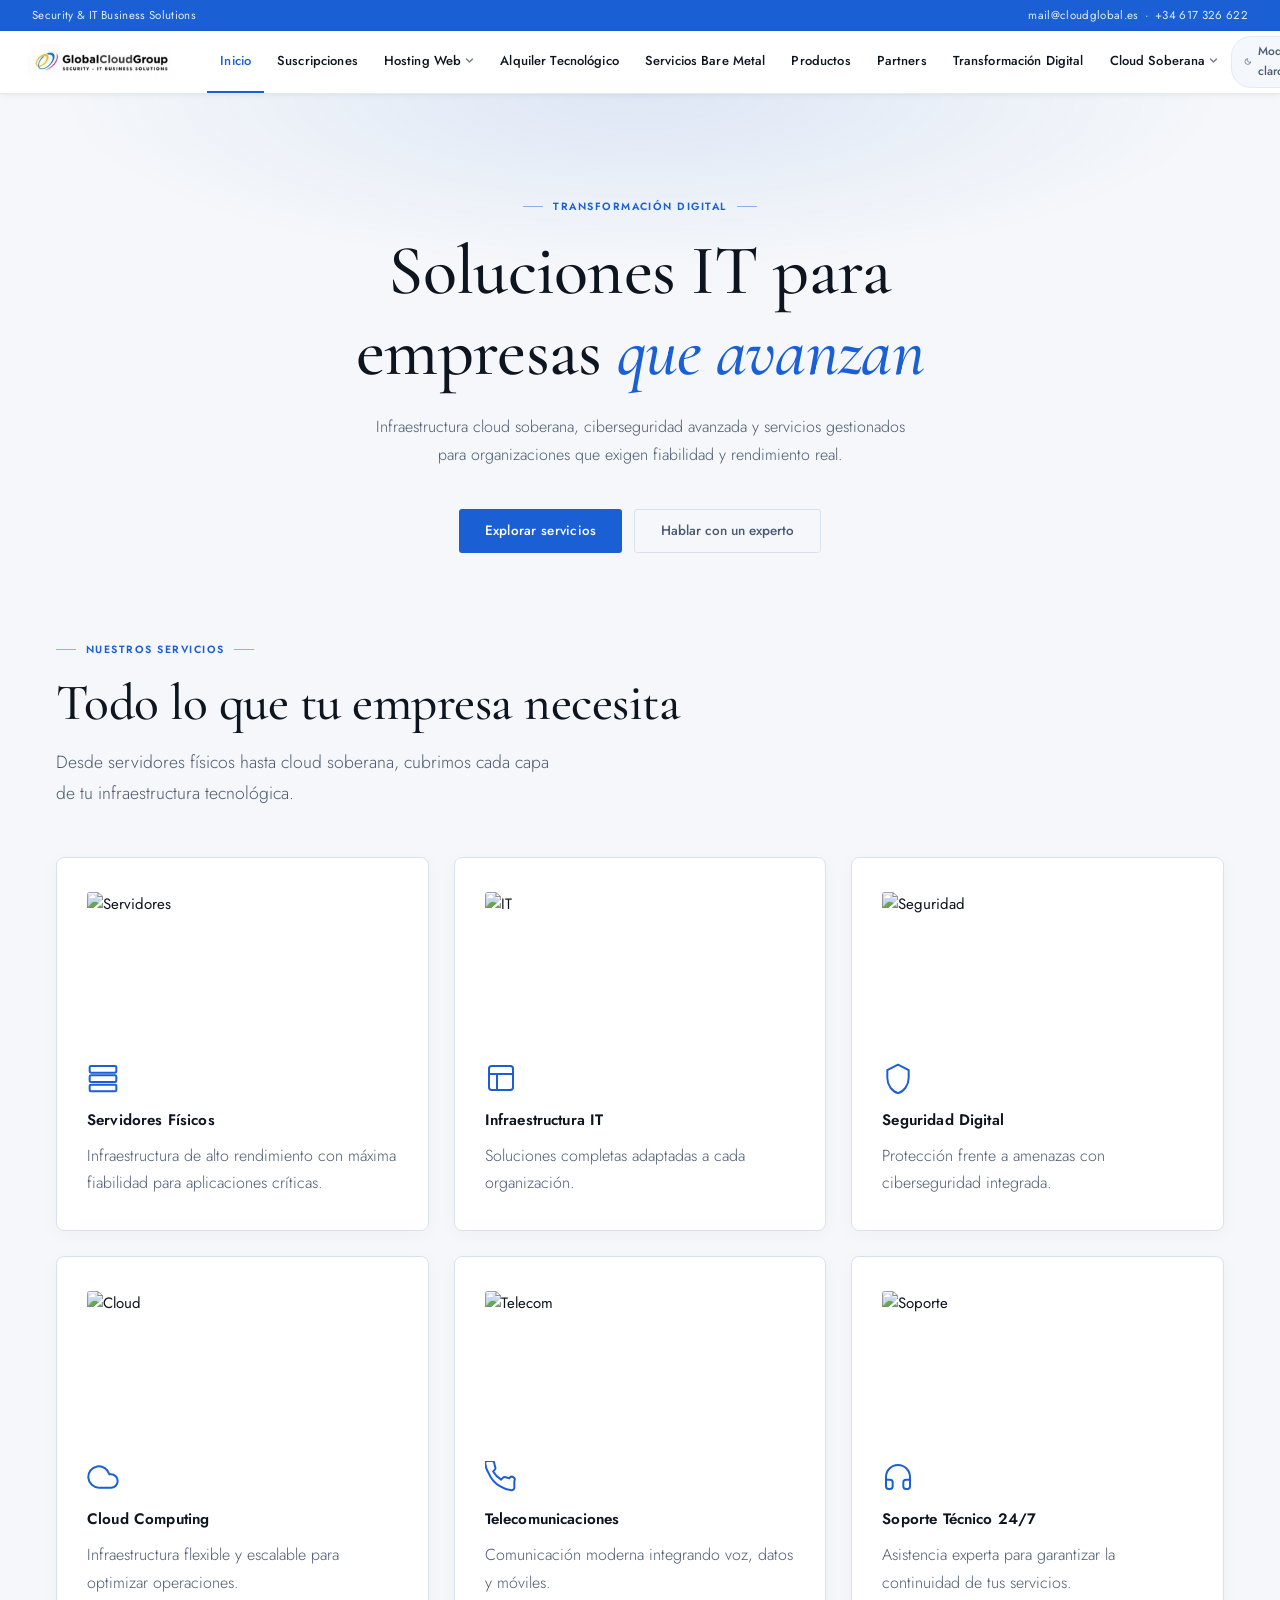
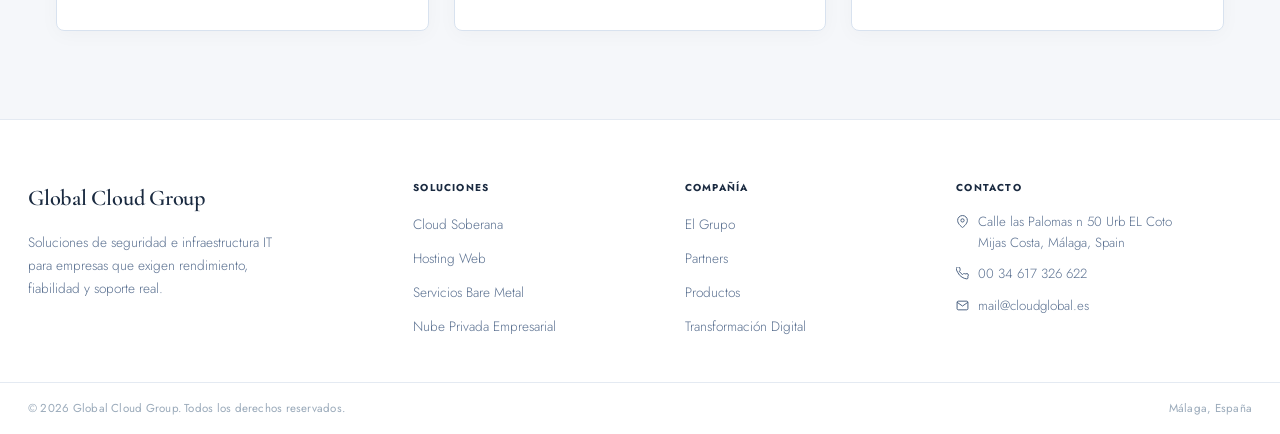
==== commit 4de86ad9: "Actualizacion a CAPTCHA visual profesional (seleccion de icono temática Cloud)" ====
--- a/index.html
+++ b/index.html
@@ -80,7 +80,7 @@
           organizaciones que exigen fiabilidad y rendimiento real.</p>
         <div class="hero-btns">
           <span class="btn-primary" style="cursor:pointer" onclick="navigate('hosting')" data-i18n="heroBtn1">Explorar servicios</span>
-          <span class="btn-outline" style="cursor:pointer" data-i18n="heroBtn2">Hablar con un experto</span>
+          <span class="btn-outline" style="cursor:pointer" onclick="navigate('contacto')" data-i18n="heroBtn2">Hablar con un experto</span>
         </div>
       </div>
     </section>
@@ -885,11 +885,22 @@
                 <input type="email" placeholder="Correo electrónico" class="form-input" data-i18n-placeholder="contEmailPlaceholder" />
               </div>
             </div>
+            <div class="form-group" style="display:none !important">
+              <label class="form-label">Phone Prefix</label>
+              <input type="text" name="honeypot" id="form-honeypot" class="form-input" />
+            </div>
             <div class="form-group">
               <label class="form-label" data-i18n="contMsgLabel">Mensaje</label>
-              <textarea placeholder="Mensaje" class="form-textarea" data-i18n-placeholder="contMsgPlaceholder"></textarea>
-            </div>
-            <button class="form-submit" data-i18n="contSubmitBtn">
+              <textarea placeholder="Mensaje" class="form-textarea" data-i18n-placeholder="contMsgPlaceholder" id="form-message"></textarea>
+            </div>
+            <div class="form-group captcha-group">
+              <label class="form-label" id="captcha-label" data-i18n="contCaptchaVisual">Verificación de seguridad: Seleccione el icono de la <strong>Nube</strong></label>
+              <div class="captcha-icons-grid" id="captcha-icons-container">
+                <!-- Iconos generados por JS -->
+              </div>
+              <input type="hidden" id="form-captcha-verified" value="0" />
+            </div>
+            <button class="form-submit" onclick="submitContactForm()" data-i18n="contSubmitBtn">
               <svg viewBox="0 0 24 24" fill="none" stroke="currentColor" stroke-width="2" width="16" height="16">
                 <line x1="22" y1="2" x2="11" y2="13" />
                 <polygon points="22 2 15 22 11 13 2 9 22 2" />
--- a/styles.css
+++ b/styles.css
@@ -24,6 +24,12 @@
       line-height: 1.65;
       -webkit-font-smoothing: antialiased;
       transition: background var(--ease), color var(--ease);
+    }
+
+    p {
+      font-size: 1rem;
+      line-height: 1.65;
+      color: var(--text-2);
     }
 
     img {
@@ -317,7 +323,7 @@
     }
 
     .lead {
-      font-size: 0.95rem;
+      font-size: 1.1rem;
       color: var(--text-2);
       line-height: 1.75;
       font-weight: 300;
@@ -404,7 +410,7 @@
     }
 
     .g-card p {
-      font-size: 0.85rem;
+      font-size: 1rem;
       color: var(--text-2);
       line-height: 1.7;
       font-weight: 300;
@@ -936,7 +942,7 @@
     }
 
     .subs-card-body p {
-      font-size: 0.855rem;
+      font-size: 1rem;
       color: var(--text-2);
       line-height: 1.65;
       font-weight: 300;
@@ -1030,7 +1036,7 @@
     }
 
     .subs-card-body p {
-      font-size: .855rem;
+      font-size: 1rem;
       color: var(--text-2);
       line-height: 1.65;
       font-weight: 300;
@@ -1815,7 +1821,59 @@
       background: var(--accent-h);
     }
 
+    .captcha-icons-grid {
+      display: grid;
+      grid-template-columns: repeat(6, 1fr);
+      gap: 10px;
+      margin-top: 10px;
+    }
+
+    .captcha-icon-btn {
+      aspect-ratio: 1;
+      display: flex;
+      align-items: center;
+      justify-content: center;
+      background: var(--nav-hover);
+      border: 1px solid var(--border);
+      border-radius: var(--radius);
+      cursor: pointer;
+      color: var(--text-3);
+      transition: all .2s;
+    }
+
+    .captcha-icon-btn svg {
+      width: 20px;
+      height: 20px;
+    }
+
+    .captcha-icon-btn:hover {
+      border-color: var(--accent);
+      color: var(--accent);
+    }
+
+    .captcha-icon-btn.selected {
+      background: var(--surface2);
+      border-color: var(--accent);
+      color: var(--accent);
+      box-shadow: 0 0 0 2px rgba(26, 95, 212, 0.2);
+    }
+
+    .captcha-icon-btn.error {
+      border-color: #ef4444;
+      color: #ef4444;
+      animation: shake 0.4s ease;
+    }
+
+    @keyframes shake {
+      0%, 100% { transform: translateX(0); }
+      25% { transform: translateX(-4px); }
+      75% { transform: translateX(4px); }
+    }
+
     @media(max-width:768px) {
+      .captcha-icons-grid {
+        grid-template-columns: repeat(3, 1fr);
+      }
       .contact-layout {
         grid-template-columns: 1fr;
       }
@@ -1842,304 +1900,178 @@
       align-items: flex-start;
     }
 
-    @media(max-width:768px) {
-      .dt-split {
-        grid-template-columns: 1fr;
-      }
-    }
-
-
-    /* ANIMATIONS */
-    @keyframes fadeUp {
-      from {
-        opacity: 0;
-        transform: translateY(20px);
-      }
-
-      to {
-        opacity: 1;
-        transform: translateY(0);
-      }
-    }
-
-    .page.active .animate {
-      animation: fadeUp 0.4s ease both;
-    }
-
-    .page.active .animate:nth-child(1) {
-      animation-delay: .04s
-    }
-
-    .page.active .animate:nth-child(2) {
-      animation-delay: .10s
-    }
-
-    .page.active .animate:nth-child(3) {
-      animation-delay: .16s
-    }
-
-    .page.active .animate:nth-child(4) {
-      animation-delay: .22s
-    }
-
-    .page.active .animate:nth-child(5) {
-      animation-delay: .28s
-    }
-
-    .page.active .animate:nth-child(6) {
-      animation-delay: .34s
-    }
-
-    /* STATS */
-    .stats-band {
-      background: var(--accent);
-      padding: 44px 28px;
-      position: relative;
-      z-index: 1;
-    }
-
-    .stats-inner {
-      max-width: 1280px;
-      margin: 0 auto;
-      display: grid;
-      grid-template-columns: repeat(4, 1fr);
-      gap: 24px;
-      text-align: center;
-    }
-
-    .stat-num {
-      font-family: 'Cormorant Garamond', serif;
-      font-size: 3rem;
-      font-weight: 500;
-      color: #fff;
-      line-height: 1;
-      margin-bottom: 6px;
-    }
-
-    .stat-label {
-      font-size: .78rem;
-      font-weight: 500;
-      color: rgba(255, 255, 255, .75);
-      letter-spacing: .08em;
-      text-transform: uppercase;
-    }
-
-    @media(max-width:700px) {
-      .stats-inner {
-        grid-template-columns: repeat(2, 1fr);
-      }
-    }
-
-    /* BREADCRUMB */
-    .breadcrumb {
-      position: relative;
-      z-index: 1;
-      max-width: 1280px;
-      margin: 0 auto;
-      padding: 14px 28px 0;
-      display: flex;
-      align-items: center;
-      gap: 6px;
-      font-size: 12px;
-      color: var(--text-3);
-    }
-
-    .breadcrumb .bc-link {
-      cursor: pointer;
-      transition: color .2s;
-    }
-
-    .breadcrumb .bc-link:hover {
-      color: var(--accent);
-    }
-
-    .breadcrumb .bc-sep {
-      opacity: .4;
-    }
-
-    .breadcrumb .bc-current {
-      color: var(--text-2);
-      font-weight: 500;
-    }
-
-    /* BACK TO TOP */
-    #backToTop {
-      position: fixed;
-      bottom: 28px;
-      right: 28px;
-      width: 40px;
-      height: 40px;
-      background: var(--accent);
-      color: #fff;
-      border: none;
-      border-radius: 50%;
-      cursor: pointer;
-      display: flex;
-      align-items: center;
-      justify-content: center;
-      box-shadow: 0 4px 14px rgba(26, 95, 212, .35);
-      opacity: 0;
-      transform: translateY(8px);
-      transition: opacity .25s, transform .25s;
-      z-index: 800;
-    }
-
-    #backToTop.visible {
-      opacity: 1;
-      transform: translateY(0);
-    }
-
-    #backToTop:hover {
-      background: var(--accent-h);
-    }
-
-    /* LANG SWITCHER */
-    .lang-switcher {
-      display: flex;
-      align-items: center;
-      gap: 2px;
-      background: var(--nav-hover);
-      border: 1px solid var(--nav-border);
-      border-radius: 6px;
-      padding: 3px;
-      flex-shrink: 0;
-    }
-
-    .lang-btn {
-      padding: 4px 9px;
-      border-radius: 4px;
-      font-size: 11px;
-      font-weight: 700;
-      letter-spacing: .04em;
-      cursor: pointer;
-      color: var(--nav-text2);
-      transition: background .15s, color .15s;
-      user-select: none;
-    }
-
-    .lang-btn.active {
-      background: var(--accent);
-      color: #fff;
-    }
-
-    .lang-btn:not(.active):hover {
-      color: var(--nav-accent);
-    }
-
-    /* ACTIVE NAV */
-    .nav-link.current {
-      color: var(--nav-accent) !important;
-      border-bottom-color: var(--nav-accent) !important;
-    }
+/* ═══════════════════════════════════
+   ANIMATIONS
+═══════════════════════════════════ */
+@keyframes fadeUp {
+  from { opacity: 0; transform: translateY(20px); }
+  to { opacity: 1; transform: translateY(0); }
+}
+
+.page.active .animate {
+  animation: fadeUp 0.4s ease both;
+}
+
+.page.active .animate:nth-child(1) { animation-delay: .05s }
+.page.active .animate:nth-child(2) { animation-delay: .10s }
+.page.active .animate:nth-child(3) { animation-delay: .15s }
+.page.active .animate:nth-child(4) { animation-delay: .20s }
+.page.active .animate:nth-child(5) { animation-delay: .25s }
+.page.active .animate:nth-child(6) { animation-delay: .30s }
+
+/* ═══════════════════════════════════
+   RESPONSIVE (MASTER BLOCK)
+═══════════════════════════════════ */
+
+@media (max-width: 1024px) {
+  .nav-wrap { padding: 0 20px; }
+  .nav-menu { display: none; margin-left: 0 !important; }
+  .hamburger { display: flex; }
   
-  /* ── Transición suave entre páginas ── */
-  .page {
-    animation: none;
+  .nav-menu.open {
+    display: flex;
+    flex-direction: column;
+    position: fixed;
+    top: 62px;
+    left: 0;
+    width: 100%;
+    height: calc(100vh - 62px);
+    background: var(--nav-bg);
+    z-index: 1000;
+    padding: 24px;
+    overflow-y: auto;
+    border-top: 1px solid var(--nav-border);
+    animation: mobileMenuIn 0.3s ease-out;
   }
-  .page.active {
-    animation: pageFadeIn 0.3s ease both;
+
+  @keyframes mobileMenuIn {
+    from { opacity: 0; transform: translateY(-10px); }
+    to { opacity: 1; transform: translateY(0); }
   }
-  @keyframes pageFadeIn {
-    from { opacity: 0; transform: translateY(10px); }
-    to   { opacity: 1; transform: translateY(0); }
+
+  .nav-item { width: 100%; }
+  .nav-link { 
+    height: auto;
+    padding: 16px 0;
+    width: 100%; 
+    border-bottom: 1px solid var(--nav-border);
+    justify-content: space-between;
+    font-size: 15px;
   }
-
-  /* ── Flecha en tarjetas clicables ── */
-  .prod-card[onclick]::after {
-    content: '→';
-    position: absolute;
-    bottom: 18px;
-    right: 22px;
-    font-size: 1.1rem;
-    color: var(--accent);
-    opacity: 0;
-    transform: translateX(-6px);
-    transition: opacity 0.2s, transform 0.2s;
+  
+  .nav-dropdown {
+    position: static;
+    opacity: 1;
+    transform: none;
+    pointer-events: all;
+    display: none;
+    box-shadow: none;
+    border: none;
+    background: var(--nav-hover);
+    margin: 5px 0;
+    padding-left: 15px;
   }
-  .prod-card[onclick]:hover::after {
-    opacity: 1;
-    transform: translateX(0);
+  
+  .nav-item.open .nav-dropdown { display: block; }
+  .nav-right { display: none; }
+  
+  .nav-menu.open + .nav-right {
+    display: flex !important;
+    position: fixed;
+    bottom: 0;
+    left: 0;
+    width: 100%;
+    background: var(--nav-bg);
+    padding: 15px 24px;
+    border-top: 1px solid var(--nav-border);
+    flex-direction: row;
+    justify-content: space-between;
+    align-items: center;
+    z-index: 1001;
+    box-shadow: 0 -4px 12px rgba(0,0,0,0.05);
   }
-  /* ── Hover más pronunciado en g-card ── */
-  .g-card {
-    transition: box-shadow 0.2s, transform 0.2s;
+
+  .card-grid.cols-3, .card-grid.cols-2, .card-grid, .prod-grid, .subs-grid, .daas-grid, .pricing-grid {
+    grid-template-columns: repeat(2, 1fr) !important;
   }
-  .g-card:hover {
-    box-shadow: 0 8px 28px rgba(26,95,212,.13);
-    transform: translateY(-3px);
+  
+  .footer-inner {
+    grid-template-columns: 1fr 1fr;
+    gap: 30px;
   }
-
-    /* ── Fix scroll horizontal no deseado ── */
-    html, body {
-      overflow-x: hidden;
-      max-width: 100%;
-    }
-    .page, nav, .topbar, footer {
-      max-width: 100%;
-      box-sizing: border-box;
-    }
-    .pricing-grid, .card-grid, .prod-grid, .stats-inner, .section-wrap {
-      box-sizing: border-box;
-    }
-
-
-/* â•â•â• PRODUCTOS â•â•â• */
-
-        .prod-grid {
-          display: grid;
-          grid-template-columns: repeat(3, 1fr);
-          gap: 15px;
-          max-width: 1100px;
-          margin: 0 auto;
-        }
-        .prod-card {
-          background: var(--surface);
-          border: 1px solid var(--border);
-          border-radius: 16px;
-          padding: 36px 28px 32px;
-          display: flex;
-          flex-direction: column;
-          gap: 14px;
-          transition: box-shadow 0.2s, transform 0.2s;
-          position: relative;
-          overflow: hidden;
-        }
-        .prod-card::before {
-          content: '';
-          position: absolute;
-          top: 0; left: 0; right: 0;
-          height: 3px;
-          background: linear-gradient(90deg, var(--accent), #4a9eff);
-          border-radius: 16px 16px 0 0;
-          opacity: 0;
-          transition: opacity 0.2s;
-        }
-        .prod-card:hover { box-shadow: 0 8px 32px rgba(26,95,212,.12); transform: translateY(-4px); }
-        .prod-card:hover::before { opacity: 1; }
-        .prod-icon {
-          width: 52px; height: 52px;
-          background: rgba(26,95,212,.08);
-          border-radius: 12px;
-          display: flex; align-items: center; justify-content: center;
-          color: var(--accent);
-          flex-shrink: 0;
-        }
-        .prod-icon svg { width: 24px; height: 24px; }
-        .prod-card h3 { font-size: 1.05rem; font-weight: 600; margin: 0; color: var(--text-1); }
-        .prod-card p { font-size: 0.87rem; color: var(--text-2); line-height: 1.65; margin: 0; }
-        .prod-tag {
-          display: inline-block;
-          font-size: 0.72rem;
-          font-weight: 600;
-          letter-spacing: 0.05em;
-          text-transform: uppercase;
-          color: var(--accent);
-          background: rgba(26,95,212,.08);
-          border-radius: 4px;
-          padding: 3px 9px;
-          margin-bottom: 2px;
-          width: fit-content;
-        }
-        @media(max-width:900px){ .prod-grid { grid-template-columns: repeat(2,1fr); } }
-        @media(max-width:560px){ .prod-grid { grid-template-columns: 1fr; } }
-      +}
+
+@media (max-width: 768px) {
+  .topbar { display: none; }
+  .display-title { font-size: 2.1rem; }
+  .home-hero .display-title { font-size: 2.5rem; }
+  .home-hero { padding: 60px 20px 40px; }
+  
+  .section-wrap { padding: 0 20px; }
+  
+  .card-grid, .prod-grid, .subs-grid, .pricing-grid, .daas-grid, .stats-inner, .card-grid.cols-3, .card-grid.cols-2 {
+    grid-template-columns: 1fr !important;
+  }
+  
+  .hero-btns { flex-direction: column; width: 100%; }
+  .btn-primary, .btn-outline { width: 100%; text-align: center; }
+  
+  .footer-inner {
+    grid-template-columns: 1fr;
+    text-align: center;
+    padding: 40px 20px;
+  }
+  
+  .footer-logo, .footer-tagline { margin-left: auto; margin-right: auto; }
+  .footer-ci { justify-content: center; }
+  
+  .footer-bottom {
+    flex-direction: column;
+    gap: 12px;
+    text-align: center;
+  }
+
+  .price-card.featured { margin: 0; }
+  .dt-split { grid-template-columns: 1fr; text-align: center; gap: 30px; }
+  .dt-img img { height: 240px; }
+  .dt-text { align-items: center; }
+
+  .breadcrumb {
+    padding: 10px 20px 0;
+    font-size: 11px;
+    overflow-x: auto;
+    white-space: nowrap;
+  }
+
+  /* Tarjetas específicas */
+  .subs-card-img { height: 140px; }
+  .daas-price { font-size: 2rem; }
+  .g-card { padding: 24px 20px; }
+}
+
+/* Hamburger icon state */
+.hamburger.active span:nth-child(1) { transform: translateY(6.5px) rotate(45deg); }
+.hamburger.active span:nth-child(2) { opacity: 0; }
+.hamburger.active span:nth-child(3) { transform: translateY(-6.5px) rotate(-45deg); }
+.hamburger span { transition: transform 0.3s, opacity 0.3s; }
+
+/* Global Fixes */
+html, body {
+  overflow-x: hidden;
+  width: 100%;
+  position: relative;
+}
+
+.page.active {
+  animation: pageFadeIn 0.35s ease both;
+}
+@keyframes pageFadeIn {
+  from { opacity: 0; transform: translateY(5px); }
+  to { opacity: 1; transform: translateY(0); }
+}
+
+.g-card, .price-card, .prod-card, .subs-card, .daas-card {
+  height: auto;
+  transition: transform 0.2s, box-shadow 0.2s;
+}
+      
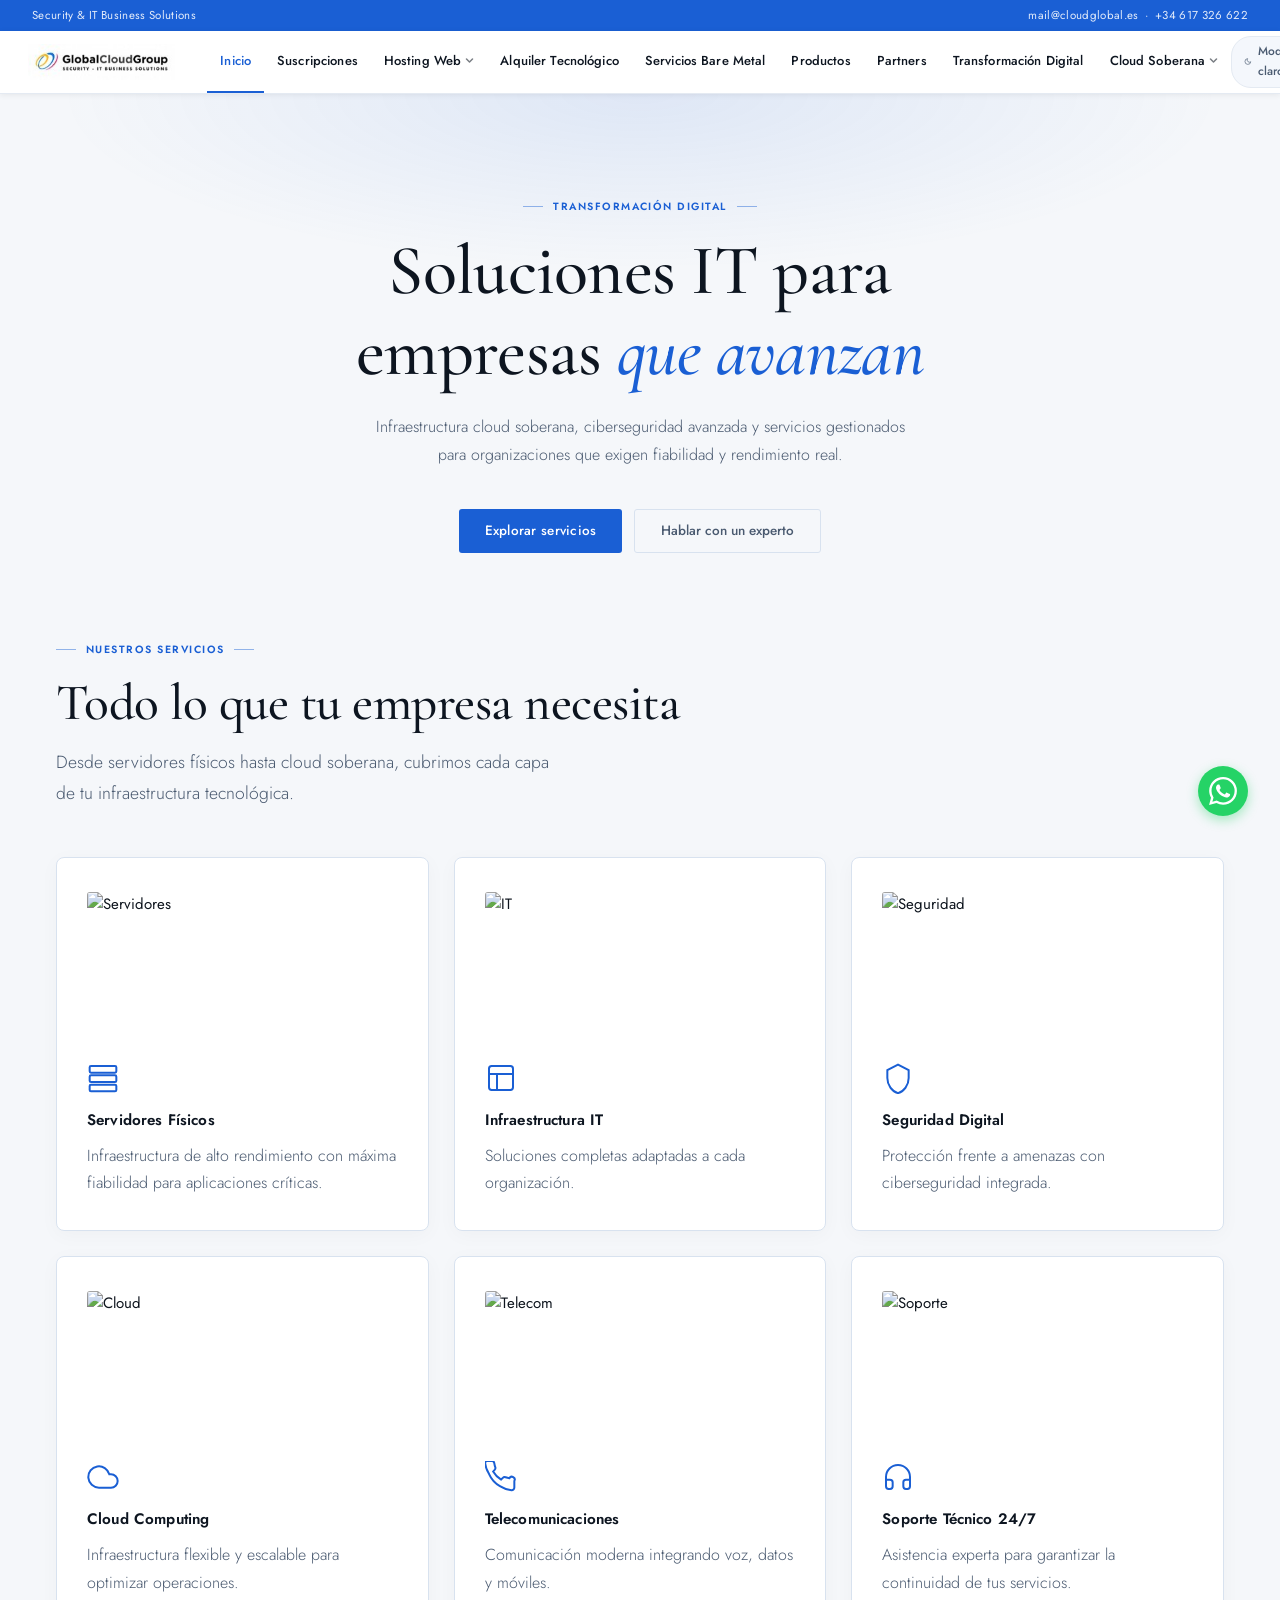
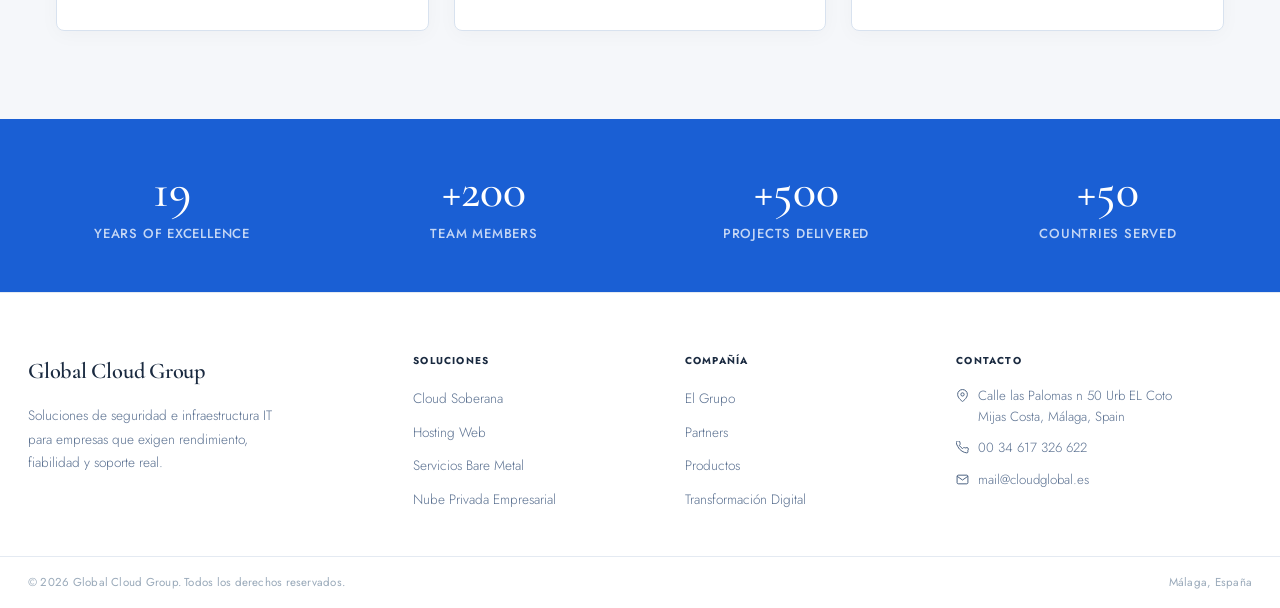
==== commit e0a90824: "Actualizar diseño de tarjetas de productos" ====
--- a/index.html
+++ b/index.html
@@ -62,11 +62,22 @@
           </svg>
           <span id="themeLabel" data-i18n="modeLight">Modo claro</span>
         </div>
-        <div class="lang-switcher">
-          <span class="lang-btn active" onclick="setLang('es')">ES</span>
-          <span class="lang-btn" onclick="setLang('en')">EN</span>
-          <span class="lang-btn" onclick="setLang('fr')">FR</span>
-        </div>
+        <div class="lang-switcher" style="position:relative;">
+          <span class="lang-btn active" id="lang-selected" onclick="toggleLangDrop()" style="display:flex;align-items:center;gap:4px;cursor:pointer;">
+            ES
+            <svg width="9" height="9" viewBox="0 0 12 12" fill="none" stroke="currentColor" stroke-width="2">
+              <polyline points="2,4 6,8 10,4"/>
+            </svg>
+          </span>
+          <div id="lang-drop" style="display:none;position:absolute;top:calc(100% + 6px);right:0;background:var(--nav-bg);border:1px solid var(--nav-border);border-radius:6px;overflow:hidden;z-index:999;min-width:60px;box-shadow:0 6px 20px rgba(0,0,0,0.1);">
+            <span class="lang-btn" onclick="setLang('es');toggleLangDrop()" style="display:block;padding:7px 14px;">ES</span>
+            <span class="lang-btn" onclick="setLang('en');toggleLangDrop()" style="display:block;padding:7px 14px;">EN</span>
+            <span class="lang-btn" onclick="setLang('fr');toggleLangDrop()" style="display:block;padding:7px 14px;">FR</span>
+          </div>
+</div>
+        <span class="btn-nav" style="cursor:pointer;background:transparent;border:1px solid var(--accent);color:var(--accent);" onclick="navigate('login')">
+          &#x2192; Acceso a Clientes
+        </span>
         <span class="btn-nav" id="btn-contact" style="cursor:pointer" onclick="navigate('contacto')" data-i18n="navContact">Contactar</span>
       </div>
     </div>
@@ -144,6 +155,27 @@
             <h3 data-i18n="serv6T">Soporte T&eacute;cnico 24/7</h3>
             <p data-i18n="serv6Desc">Asistencia experta para garantizar la continuidad de tus servicios.</p>
           </div>
+        </div>
+      </div>
+    </section>
+
+    <section class="stats-band">
+      <div class="stats-inner">
+        <div class="stat-item">
+          <div class="stat-num" data-target="19"></div>
+          <div class="stat-label">Years of Excellence</div>
+        </div>
+        <div class="stat-item">
+          <div class="stat-num" data-target="+200">200+</div>
+          <div class="stat-label">Team Members</div>
+        </div>
+        <div class="stat-item">
+          <div class="stat-num" data-target="+500">500+</div>
+          <div class="stat-label">Projects Delivered</div>
+        </div>
+        <div class="stat-item">
+          <div class="stat-num" data-target="+50">50+</div>
+          <div class="stat-label">Countries Served</div>
         </div>
       </div>
     </section>
@@ -816,6 +848,59 @@
     </section>
     
   </div>
+  
+  <!-- PÁGINA LOGIN -->
+  <div class="page" id="page-login">
+  <div style="min-height:70vh;display:flex;align-items:center;justify-content:center;padding:60px 20px;">
+    <div style="background:var(--surface);border:1px solid var(--border);border-radius:var(--radius-lg);padding:40px 36px;width:100%;max-width:400px;box-shadow:0 8px 32px rgba(0,0,0,0.08);">
+
+      <h2 style="font-family:var(--font-display);font-size:1.5rem;font-weight:600;color:var(--text);text-align:center;margin-bottom:28px;">
+        Acceso a Clientes
+      </h2>
+
+      <div class="form-group">
+        <label class="form-label">Email</label>
+        <div class="form-input-wrap">
+          <svg viewBox="0 0 24 24" fill="none" stroke="currentColor" stroke-width="1.5">
+            <path d="M4 4h16c1.1 0 2 .9 2 2v12c0 1.1-.9 2-2 2H4c-1.1 0-2-.9-2-2V6c0-1.1.9-2 2-2z"/>
+            <polyline points="22,6 12,13 2,6"/>
+          </svg>
+          <input type="email" placeholder="m@example.com" class="form-input" id="login-email">
+        </div>
+      </div>
+
+      <div class="form-group">
+        <label class="form-label">Contraseña</label>
+        <div class="form-input-wrap">
+          <svg viewBox="0 0 24 24" fill="none" stroke="currentColor" stroke-width="1.5">
+            <rect x="3" y="11" width="18" height="11" rx="2"/>
+            <path d="M7 11V7a5 5 0 0110 0v4"/>
+          </svg>
+          <input type="password" placeholder="" class="form-input" id="login-pass">
+        </div>
+      </div>
+
+      <button class="form-submit" style="margin-top:8px;" onclick="handleLogin()">
+        <svg viewBox="0 0 24 24" fill="none" stroke="currentColor" stroke-width="2" width="16" height="16">
+          <path d="M15 3h4a2 2 0 012 2v14a2 2 0 01-2 2h-4M10 17l5-5-5-5M15 12H3"/>
+        </svg>
+        Acceso a Clientes
+      </button>
+
+      <div style="text-align:center;margin-top:20px;">
+        <p style="font-size:11px;letter-spacing:0.08em;text-transform:uppercase;color:var(--text-3);margin-bottom:12px;">¿No tiene una cuenta?</p>
+        <button onclick="navigate('contacto')" style="width:100%;padding:10px;background:transparent;border:1px solid var(--border);border-radius:var(--radius);font-size:13.5px;font-weight:500;color:var(--text);cursor:pointer;transition:border-color .2s,color .2s;"
+          onmouseover="this.style.borderColor='var(--accent)';this.style.color='var(--accent)'"
+          onmouseout="this.style.borderColor='';this.style.color=''">
+          Registrarse
+        </button>
+      </div>
+
+    </div>
+  </div>
+</div>
+  
+   
   <div class="page" id="page-contacto">
     <div class="breadcrumb"><span class="bc-link" onclick="navigate('home')" data-i18n="bcInicio">Inicio</span><span class="bc-sep"> /
       </span><span class="bc-current" data-i18n="bcContacto">Contacto</span></div>
@@ -2054,6 +2139,18 @@
     </div>
   </footer>
 
+  <button id="backToTop" onclick="window.scrollTo({top:0, behavior:'smooth'})">
+    <svg viewBox="0 0 24 24" fill="none" stroke="currentColor" stroke-width="2.5" width="20" height="20">
+      <polyline points="18 15 12 9 6 15"></polyline>
+    </svg>
+  </button>
+
+  <a href="https://wa.me/34617326622" class="whatsapp-btn" target="_blank">
+    <svg viewBox="0 0 24 24" fill="currentColor">
+      <path d="M17.472 14.382c-.297-.149-1.758-.867-2.03-.967-.273-.099-.471-.148-.67.15-.197.297-.767.966-.94 1.164-.173.199-.347.223-.644.075-.297-.15-1.255-.463-2.39-1.475-.883-.788-1.48-1.761-1.653-2.059-.173-.297-.018-.458.13-.606.134-.133.298-.347.446-.52.149-.174.198-.298.298-.497.099-.198.05-.371-.025-.52-.075-.149-.669-1.612-.916-2.207-.242-.579-.487-.5-.669-.51-.173-.008-.371-.01-.57-.01-.198 0-.52.074-.792.372-.272.297-1.04 1.016-1.04 2.479 0 1.462 1.065 2.875 1.213 3.074.149.198 2.096 3.2 5.077 4.487.709.306 1.262.489 1.694.625.712.227 1.36.195 1.871.118.571-.085 1.758-.719 2.006-1.413.248-.694.248-1.289.173-1.413-.074-.124-.272-.198-.57-.347m-5.421 7.403h-.004a9.87 9.87 0 01-5.031-1.378l-.361-.214-3.741.982.998-3.648-.235-.374a9.86 9.86 0 01-1.51-5.26c.001-5.45 4.436-9.884 9.888-9.884 2.64 0 5.122 1.03 6.988 2.898a9.825 9.825 0 012.893 6.994c-.003 5.45-4.437 9.884-9.885 9.884m8.413-18.297A11.815 11.815 0 0012.05 0C5.495 0 .16 5.335.157 11.892c0 2.096.547 4.142 1.588 5.945L.057 24l6.305-1.654a11.882 11.882 0 005.683 1.448h.005c6.554 0 11.89-5.335 11.893-11.893a11.821 11.821 0 00-3.48-8.413z" />
+    </svg>
+  </a>
+
   <script src="script.js"></script>
 </body>
 
--- a/styles.css
+++ b/styles.css
@@ -244,7 +244,7 @@
     }
 
     .btn-nav {
-      padding: 8px 20px;
+      padding: 3px 8px;
       background: var(--accent);
       color: #fff;
       border-radius: var(--radius);
@@ -1681,6 +1681,49 @@
     .nav-link.current {
       color: var(--nav-accent) !important;
       border-bottom-color: var(--nav-accent) !important;
+    }
+
+    /* WHATSAPP */
+    .whatsapp-btn {
+      position: fixed;
+      bottom: 84px;
+      right: 32px;
+      width: 50px;
+      height: 50px;
+      background: #25d366;
+      color: #fff;
+      border-radius: 50%;
+      display: flex;
+      align-items: center;
+      justify-content: center;
+      box-shadow: 0 4px 12px rgba(37, 211, 102, 0.4);
+      z-index: 800;
+      transition: transform .3s, box-shadow .3s;
+    }
+
+    .whatsapp-btn:hover {
+      transform: scale(1.1);
+      box-shadow: 0 6px 16px rgba(37, 211, 102, 0.5);
+    }
+
+    .whatsapp-btn svg {
+      width: 28px;
+      height: 28px;
+    }
+
+    @media(max-width:768px) {
+      .whatsapp-btn {
+        bottom: 24px;
+        right: 24px;
+        width: 44px;
+        height: 44px;
+      }
+      #backToTop {
+        bottom: 80px;
+        right: 24px;
+        width: 36px;
+        height: 36px;
+      }
     }
 
     /* CONTACT */
@@ -2075,3 +2118,98 @@
   transition: transform 0.2s, box-shadow 0.2s;
 }
       
+/* ===== PRODUCTOS PAGE - PROD-CARD ===== */
+.prod-grid {
+  display: grid;
+  grid-template-columns: repeat(3, 1fr);
+  gap: 25px;
+  margin-top: 8px;
+}
+
+.prod-card {
+  background: var(--surface);
+  border: 1px solid var(--border);
+  border-radius: var(--radius-lg);
+  padding: 34px 30px;
+  display: flex;
+  flex-direction: column;
+  gap: 12px;
+  cursor: pointer;
+  position: relative;
+  overflow: hidden;
+  box-shadow: 0 4px 20px rgba(0,0,0,0.03);
+  transition: background var(--ease), box-shadow var(--ease), transform var(--ease);
+}
+
+.prod-card::before {
+  content: '';
+  position: absolute;
+  top: 0;
+  left: 0;
+  width: 2px;
+  height: 0;
+  background: var(--accent);
+  transition: height 0.3s ease;
+}
+
+.prod-card:hover {
+  background: var(--surface2);
+  box-shadow: 0 8px 32px rgba(26, 95, 212, 0.10);
+  transform: translateY(-2px);
+}
+
+.prod-card:hover::before {
+  height: 100%;
+}
+
+.prod-tag {
+  font-size: 10px;
+  font-weight: 700;
+  letter-spacing: 0.12em;
+  text-transform: uppercase;
+  color: var(--accent);
+  margin-bottom: 4px;
+}
+
+.prod-icon {
+  width: 32px;
+  height: 32px;
+  color: var(--accent);
+  margin-bottom: 6px;
+  flex-shrink: 0;
+}
+
+.prod-icon svg {
+  width: 100%;
+  height: 100%;
+}
+
+.prod-card h3 {
+  font-size: 0.95rem;
+  font-weight: 600;
+  color: var(--text);
+  margin-bottom: 6px;
+  letter-spacing: 0.01em;
+}
+
+.prod-card p {
+  font-size: 0.9rem;
+  color: var(--text-2);
+  line-height: 1.7;
+  font-weight: 300;
+}
+
+@media (max-width: 1024px) {
+  .prod-grid {
+    grid-template-columns: repeat(2, 1fr);
+  }
+}
+
+@media (max-width: 768px) {
+  .prod-grid {
+    grid-template-columns: 1fr !important;
+  }
+  .prod-card {
+    padding: 24px 20px;
+  }
+}
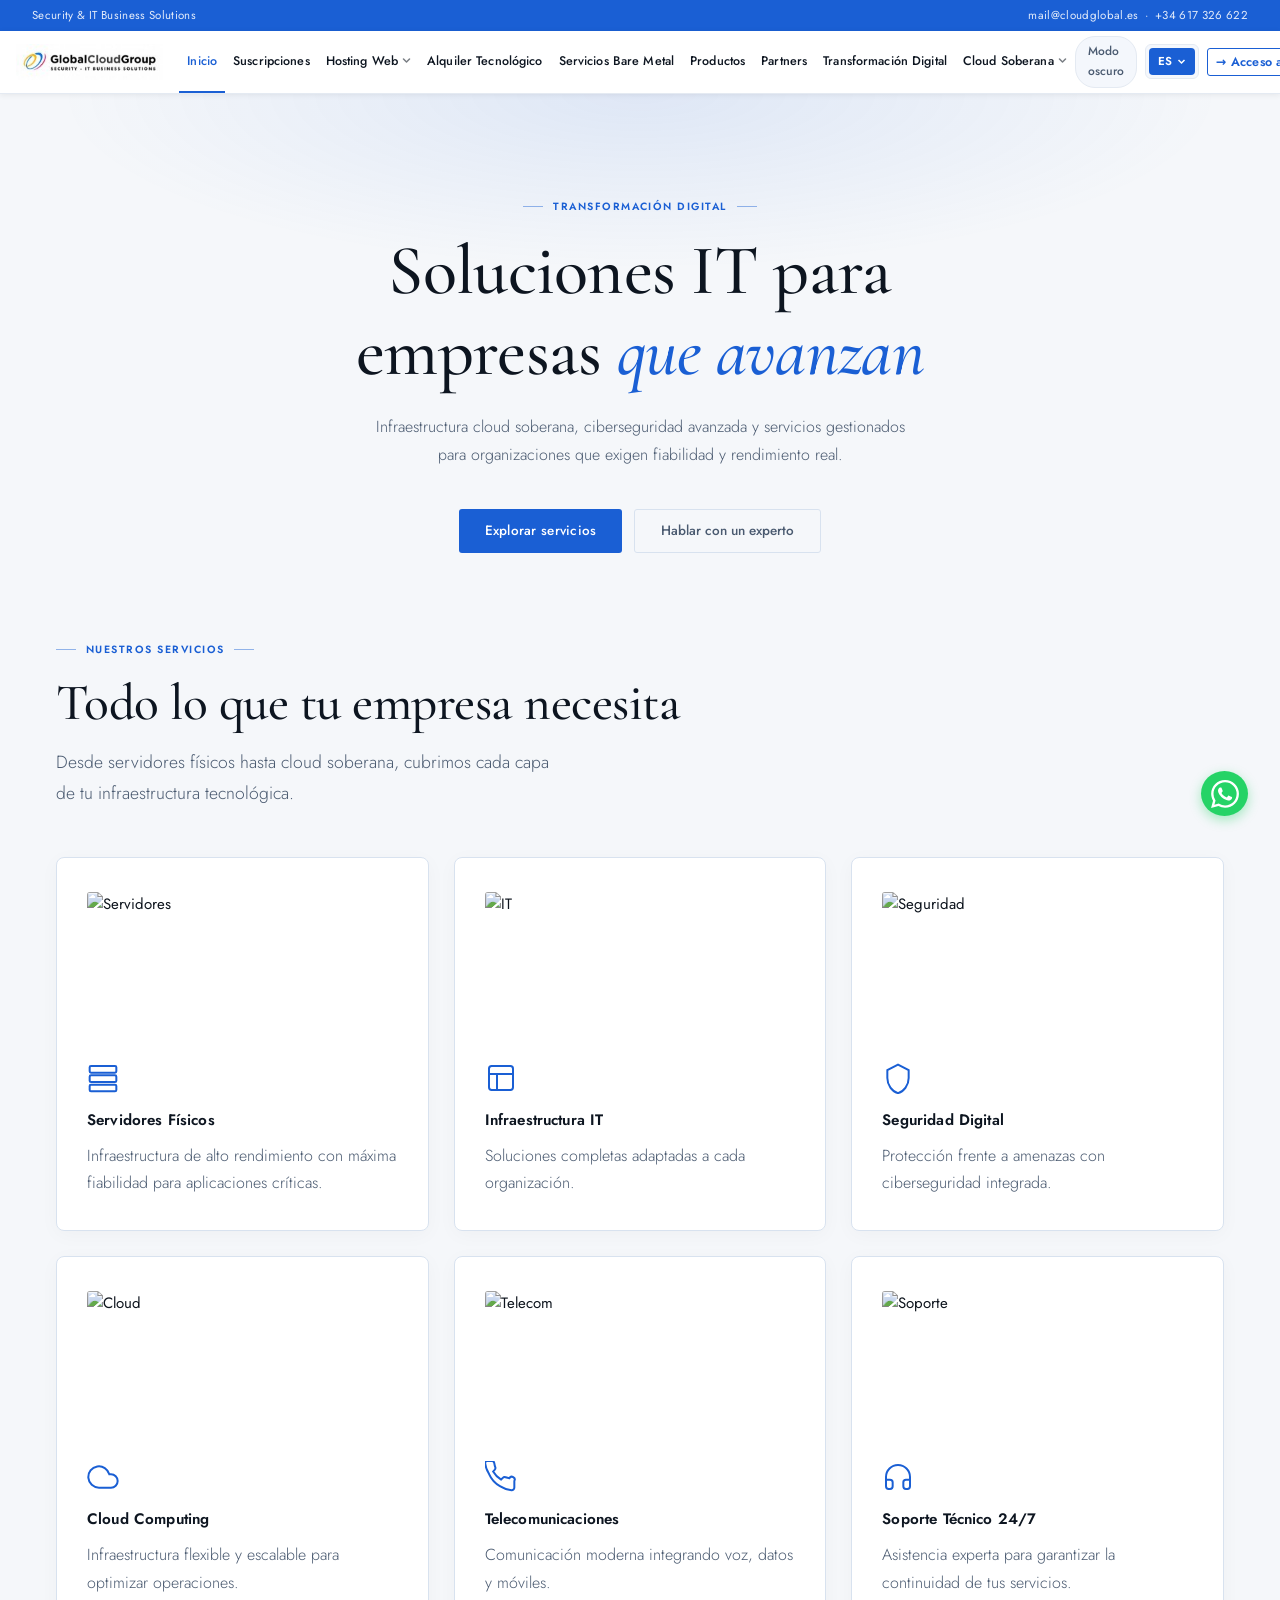
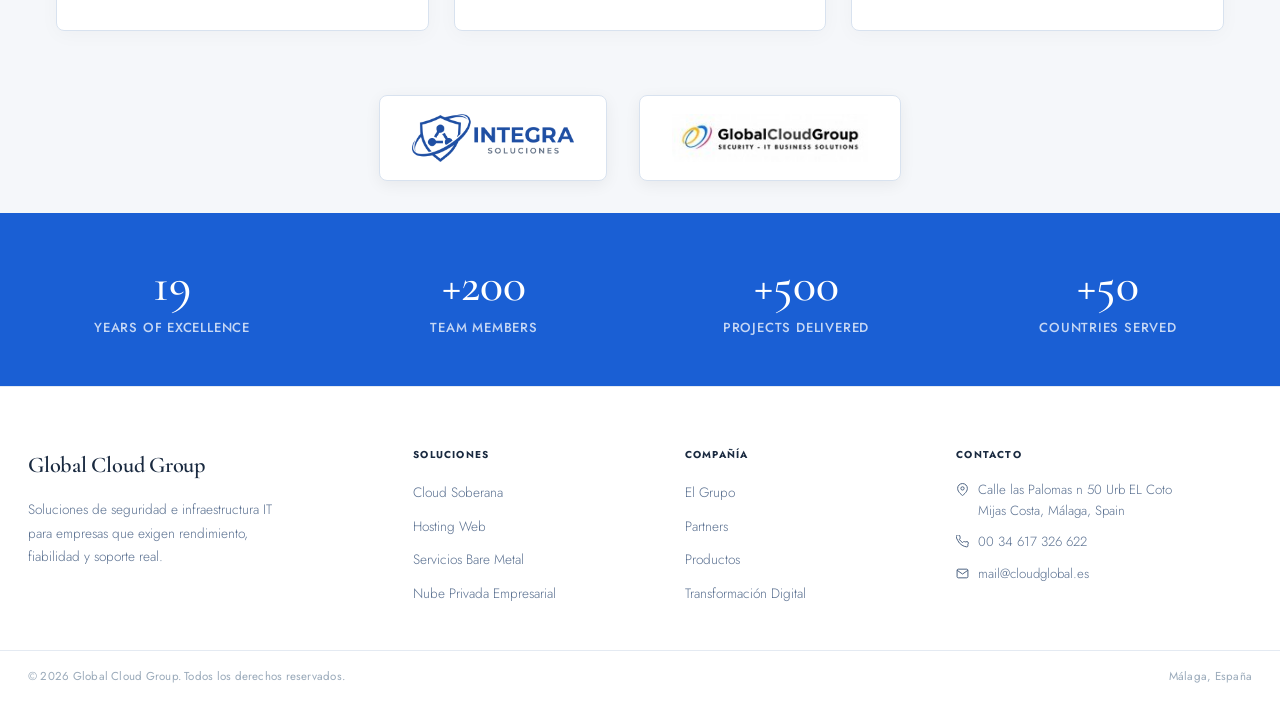
==== commit c22e5798: "Actualizar diseño y contenido" ====
--- a/index.html
+++ b/index.html
@@ -57,10 +57,7 @@
       </ul>
       <div class="nav-right">
         <div class="theme-pill" onclick="toggleTheme()">
-          <svg viewBox="0 0 24 24" fill="none" stroke="currentColor" stroke-width="2" id="themeIcon">
-            <path d="M21 12.79A9 9 0 1111.21 3 7 7 0 0021 12.79z" />
-          </svg>
-          <span id="themeLabel" data-i18n="modeLight">Modo claro</span>
+          <span id="themeLabel" data-i18n="modeDark">Modo oscuro</span>
         </div>
         <div class="lang-switcher" style="position:relative;">
           <span class="lang-btn active" id="lang-selected" onclick="toggleLangDrop()" style="display:flex;align-items:center;gap:4px;cursor:pointer;">
@@ -157,6 +154,21 @@
           </div>
         </div>
       </div>
+    </section>
+
+    <section style="padding:32px 20px 32px;display:flex;justify-content:center;gap:32px;flex-wrap:wrap;">
+      <a href="https://integrasl.github.io/tech/" target="_blank" rel="noopener"
+        style="display:flex;align-items:center;justify-content:center;padding:18px 32px;background:var(--surface);border:1px solid var(--border);border-radius:var(--radius-lg);box-shadow:0 4px 16px rgba(0,0,0,0.06);transition:box-shadow .2s,border-color .2s;cursor:pointer;text-decoration:none;"
+        onmouseover="this.style.boxShadow='0 8px 28px rgba(0,0,0,0.13)';this.style.borderColor='var(--accent)'"
+        onmouseout="this.style.boxShadow='0 4px 16px rgba(0,0,0,0.06)';this.style.borderColor='var(--border)'">
+        <img src="asset 10.png" alt="Integra" style="height:48px;width:auto;object-fit:contain;">
+      </a>
+      <a href="#" onclick="navigate('home');return false;"
+        style="display:flex;align-items:center;justify-content:center;padding:18px 32px;background:var(--surface);border:1px solid var(--border);border-radius:var(--radius-lg);box-shadow:0 4px 16px rgba(0,0,0,0.06);transition:box-shadow .2s,border-color .2s;cursor:pointer;text-decoration:none;"
+        onmouseover="this.style.boxShadow='0 8px 28px rgba(0,0,0,0.13)';this.style.borderColor='var(--accent)'"
+        onmouseout="this.style.boxShadow='0 4px 16px rgba(0,0,0,0.06)';this.style.borderColor='var(--border)'">
+        <img src="logo.jpg" alt="Cloud Global" style="height:48px;width:auto;object-fit:contain;">
+      </a>
     </section>
 
     <section class="stats-band">
@@ -889,7 +901,7 @@
 
       <div style="text-align:center;margin-top:20px;">
         <p style="font-size:11px;letter-spacing:0.08em;text-transform:uppercase;color:var(--text-3);margin-bottom:12px;">¿No tiene una cuenta?</p>
-        <button onclick="navigate('contacto')" style="width:100%;padding:10px;background:transparent;border:1px solid var(--border);border-radius:var(--radius);font-size:13.5px;font-weight:500;color:var(--text);cursor:pointer;transition:border-color .2s,color .2s;"
+        <button onclick="navigate('registro')" style="width:100%;padding:10px;background:transparent;border:1px solid var(--border);border-radius:var(--radius);font-size:13.5px;font-weight:500;color:var(--text);cursor:pointer;transition:border-color .2s,color .2s;"
           onmouseover="this.style.borderColor='var(--accent)';this.style.color='var(--accent)'"
           onmouseout="this.style.borderColor='';this.style.color=''">
           Registrarse
@@ -901,6 +913,80 @@
 </div>
   
    
+  <!-- PÁGINA REGISTRO -->
+  <div class="page" id="page-registro">
+  <div style="min-height:70vh;display:flex;align-items:center;justify-content:center;padding:60px 20px;">
+    <div style="background:var(--surface);border:1px solid var(--border);border-radius:var(--radius-lg);padding:40px 36px;width:100%;max-width:520px;box-shadow:0 8px 32px rgba(0,0,0,0.08);">
+
+      <h2 style="font-family:var(--font-display);font-size:1.5rem;font-weight:600;color:var(--text);text-align:center;margin-bottom:28px;">
+        Crear Cuenta
+      </h2>
+
+      <div class="form-group">
+        <label class="form-label">Nombre completo</label>
+        <div class="form-input-wrap">
+          <svg viewBox="0 0 24 24" fill="none" stroke="currentColor" stroke-width="1.5">
+            <path d="M20 21v-2a4 4 0 00-4-4H8a4 4 0 00-4 4v2"/>
+            <circle cx="12" cy="7" r="4"/>
+          </svg>
+          <input type="text" placeholder="Nombre y apellidos" class="form-input" id="reg-name">
+        </div>
+      </div>
+
+      <div class="form-group">
+        <label class="form-label">Email</label>
+        <div class="form-input-wrap">
+          <svg viewBox="0 0 24 24" fill="none" stroke="currentColor" stroke-width="1.5">
+            <path d="M4 4h16c1.1 0 2 .9 2 2v12c0 1.1-.9 2-2 2H4c-1.1 0-2-.9-2-2V6c0-1.1.9-2 2-2z"/>
+            <polyline points="22,6 12,13 2,6"/>
+          </svg>
+          <input type="email" placeholder="m@example.com" class="form-input" id="reg-email">
+        </div>
+      </div>
+
+      <div class="form-group">
+        <label class="form-label">Contraseña</label>
+        <div class="form-input-wrap">
+          <svg viewBox="0 0 24 24" fill="none" stroke="currentColor" stroke-width="1.5">
+            <rect x="3" y="11" width="18" height="11" rx="2"/>
+            <path d="M7 11V7a5 5 0 0110 0v4"/>
+          </svg>
+          <input type="password" placeholder="" class="form-input" id="reg-pass">
+        </div>
+      </div>
+
+      <div class="form-group">
+        <label class="form-label">Confirmar contraseña</label>
+        <div class="form-input-wrap">
+          <svg viewBox="0 0 24 24" fill="none" stroke="currentColor" stroke-width="1.5">
+            <rect x="3" y="11" width="18" height="11" rx="2"/>
+            <path d="M7 11V7a5 5 0 0110 0v4"/>
+          </svg>
+          <input type="password" placeholder="" class="form-input" id="reg-pass2">
+        </div>
+      </div>
+
+      <button class="form-submit" style="margin-top:8px;" onclick="handleRegister()">
+        <svg viewBox="0 0 24 24" fill="none" stroke="currentColor" stroke-width="2" width="16" height="16">
+          <path d="M16 21v-2a4 4 0 00-4-4H6a4 4 0 00-4 4v2"/><circle cx="9" cy="7" r="4"/>
+          <line x1="19" y1="8" x2="19" y2="14"/><line x1="22" y1="11" x2="16" y2="11"/>
+        </svg>
+        Crear cuenta
+      </button>
+
+      <div style="text-align:center;margin-top:20px;">
+        <p style="font-size:11px;letter-spacing:0.08em;text-transform:uppercase;color:var(--text-3);margin-bottom:12px;">¿Ya tiene una cuenta?</p>
+        <button onclick="navigate('login')" style="width:100%;padding:10px;background:transparent;border:1px solid var(--border);border-radius:var(--radius);font-size:13.5px;font-weight:500;color:var(--text);cursor:pointer;transition:border-color .2s,color .2s;"
+          onmouseover="this.style.borderColor='var(--accent)';this.style.color='var(--accent)'"
+          onmouseout="this.style.borderColor='';this.style.color=''">
+          Iniciar sesión
+        </button>
+      </div>
+
+    </div>
+  </div>
+</div>
+
   <div class="page" id="page-contacto">
     <div class="breadcrumb"><span class="bc-link" onclick="navigate('home')" data-i18n="bcInicio">Inicio</span><span class="bc-sep"> /
       </span><span class="bc-current" data-i18n="bcContacto">Contacto</span></div>
--- a/styles.css
+++ b/styles.css
@@ -91,9 +91,9 @@
     }
 
     .nav-wrap {
-      max-width: 1280px;
+      max-width: 1400px;
       margin: 0 auto;
-      padding: 0 28px;
+      padding: 0 16px;
       height: 62px;
       display: flex;
       align-items: center;
@@ -102,7 +102,7 @@
     .logo {
       display: flex;
       align-items: center;
-      margin-right: 32px;
+      margin-right: 16px;
       flex-shrink: 0;
       cursor: pointer;
     }
@@ -127,9 +127,9 @@
       display: flex;
       align-items: center;
       gap: 4px;
-      padding: 0 13px;
+      padding: 0 8px;
       height: 62px;
-      font-size: 13px;
+      font-size: 12.5px;
       font-weight: 500;
       color: var(--nav-text);
       cursor: pointer;
@@ -214,7 +214,7 @@
       margin-left: auto;
       display: flex;
       align-items: center;
-      gap: 12px;
+      gap: 8px;
     }
 
     .theme-pill {
@@ -357,22 +357,23 @@
     }
 
     .g-card::before {
-      content: '';
-      position: absolute;
-      top: 0;
-      left: 0;
-      width: 2px;
-      height: 0;
-      background: var(--accent);
-      transition: height 0.3s ease;
+      display: none;
     }
 
     .g-card:hover {
       background: var(--surface2);
-    }
-
-    .g-card:hover::before {
-      height: 100%;
+      transform: translateY(-10px);
+      box-shadow: 0 22px 48px rgba(10, 95, 214, 0.12), 0 0 0 1px var(--accent);
+      border-color: var(--accent);
+    }
+
+    .g-card:hover .g-card-icon {
+      transform: scale(1.1) translateY(-2px);
+      color: var(--accent);
+    }
+
+    .g-card-icon {
+      transition: transform 0.3s ease, color 0.3s ease;
     }
 
     .g-card-img {
@@ -495,7 +496,7 @@
    HOME SERVICES
 ═══════════════════════════════════ */
     .home-services {
-      padding: 0 28px 88px;
+      padding: 0 28px 32px;
     }
 
     .home-services .section-wrap {
@@ -545,7 +546,18 @@
       border: 1px solid var(--border);
       border-radius: var(--radius-lg);
       box-shadow: 0 4px 20px rgba(0,0,0,0.03);
-      transition: transform var(--ease), box-shadow var(--ease);
+      transition: transform var(--ease), box-shadow var(--ease), border-color var(--ease);
+    }
+
+    .price-card:hover {
+      transform: translateY(-10px);
+      border-color: var(--accent);
+      box-shadow: 0 22px 48px rgba(10, 95, 214, 0.12), 0 0 0 1px var(--accent);
+    }
+
+    .price-card.featured:hover {
+      transform: translateY(-15px);
+      box-shadow: 0 22px 48px rgba(10, 95, 214, 0.25);
     }
 
     .price-card.featured {
@@ -741,7 +753,7 @@
     }
 
     .footer-col ul li a:hover {
-      color: #fff;
+      color: var(--accent);
     }
 
     .footer-contact-list {
@@ -893,8 +905,17 @@
     }
 
     .subs-card:hover {
+      transform: translateY(-10px);
       border-color: var(--accent);
-      box-shadow: 0 8px 32px rgba(26, 95, 212, 0.10);
+      box-shadow: 0 22px 48px rgba(10, 95, 214, 0.12), 0 0 0 1px var(--accent);
+    }
+
+    .subs-card:hover .subs-icon {
+      transform: scale(1.1) translateY(-2px);
+    }
+
+    .subs-icon {
+      transition: transform 0.3s ease;
     }
 
     .subs-card-img {
@@ -1070,8 +1091,17 @@
     }
 
     .daas-card:hover {
+      transform: translateY(-10px);
       border-color: var(--accent);
-      box-shadow: 0 6px 24px rgba(26, 95, 212, .1);
+      box-shadow: 0 22px 48px rgba(10, 95, 214, 0.12), 0 0 0 1px var(--accent);
+    }
+
+    .daas-card:hover .daas-card-icon {
+      transform: scale(1.1) translateY(-2px);
+    }
+
+    .daas-card-icon {
+      transition: transform 0.3s ease;
     }
 
     .daas-card-corp {
@@ -2142,24 +2172,22 @@
 }
 
 .prod-card::before {
-  content: '';
-  position: absolute;
-  top: 0;
-  left: 0;
-  width: 2px;
-  height: 0;
-  background: var(--accent);
-  transition: height 0.3s ease;
+  display: none;
 }
 
 .prod-card:hover {
   background: var(--surface2);
-  box-shadow: 0 8px 32px rgba(26, 95, 212, 0.10);
-  transform: translateY(-2px);
+  box-shadow: 0 22px 48px rgba(10, 95, 214, 0.12), 0 0 0 1px var(--accent);
+  transform: translateY(-10px);
+  border-color: var(--accent);
 }
 
-.prod-card:hover::before {
-  height: 100%;
+.prod-card:hover .prod-icon {
+  transform: scale(1.1) translateY(-2px);
+}
+
+.prod-icon {
+  transition: transform 0.3s ease, color 0.3s ease;
 }
 
 .prod-tag {
@@ -2212,4 +2240,29 @@
   .prod-card {
     padding: 24px 20px;
   }
+}
+
+.whatsapp-btn {
+  width: 47px !important;
+  height: 45px !important;
+}
+
+.whatsapp-btn svg, 
+.whatsapp-btn img {
+  width: 28px !important;
+  height: 28px !important;
+}
+
+/* Solo para móviles */
+@media (max-width: 768px) {
+  .whatsapp-btn {
+    width: 45px !important;
+    height: 45px !important;
+  }
+  
+  .whatsapp-btn svg, 
+  .whatsapp-btn img {
+    width: 24px !important;
+    height: 24px !important;
+  }
 }
